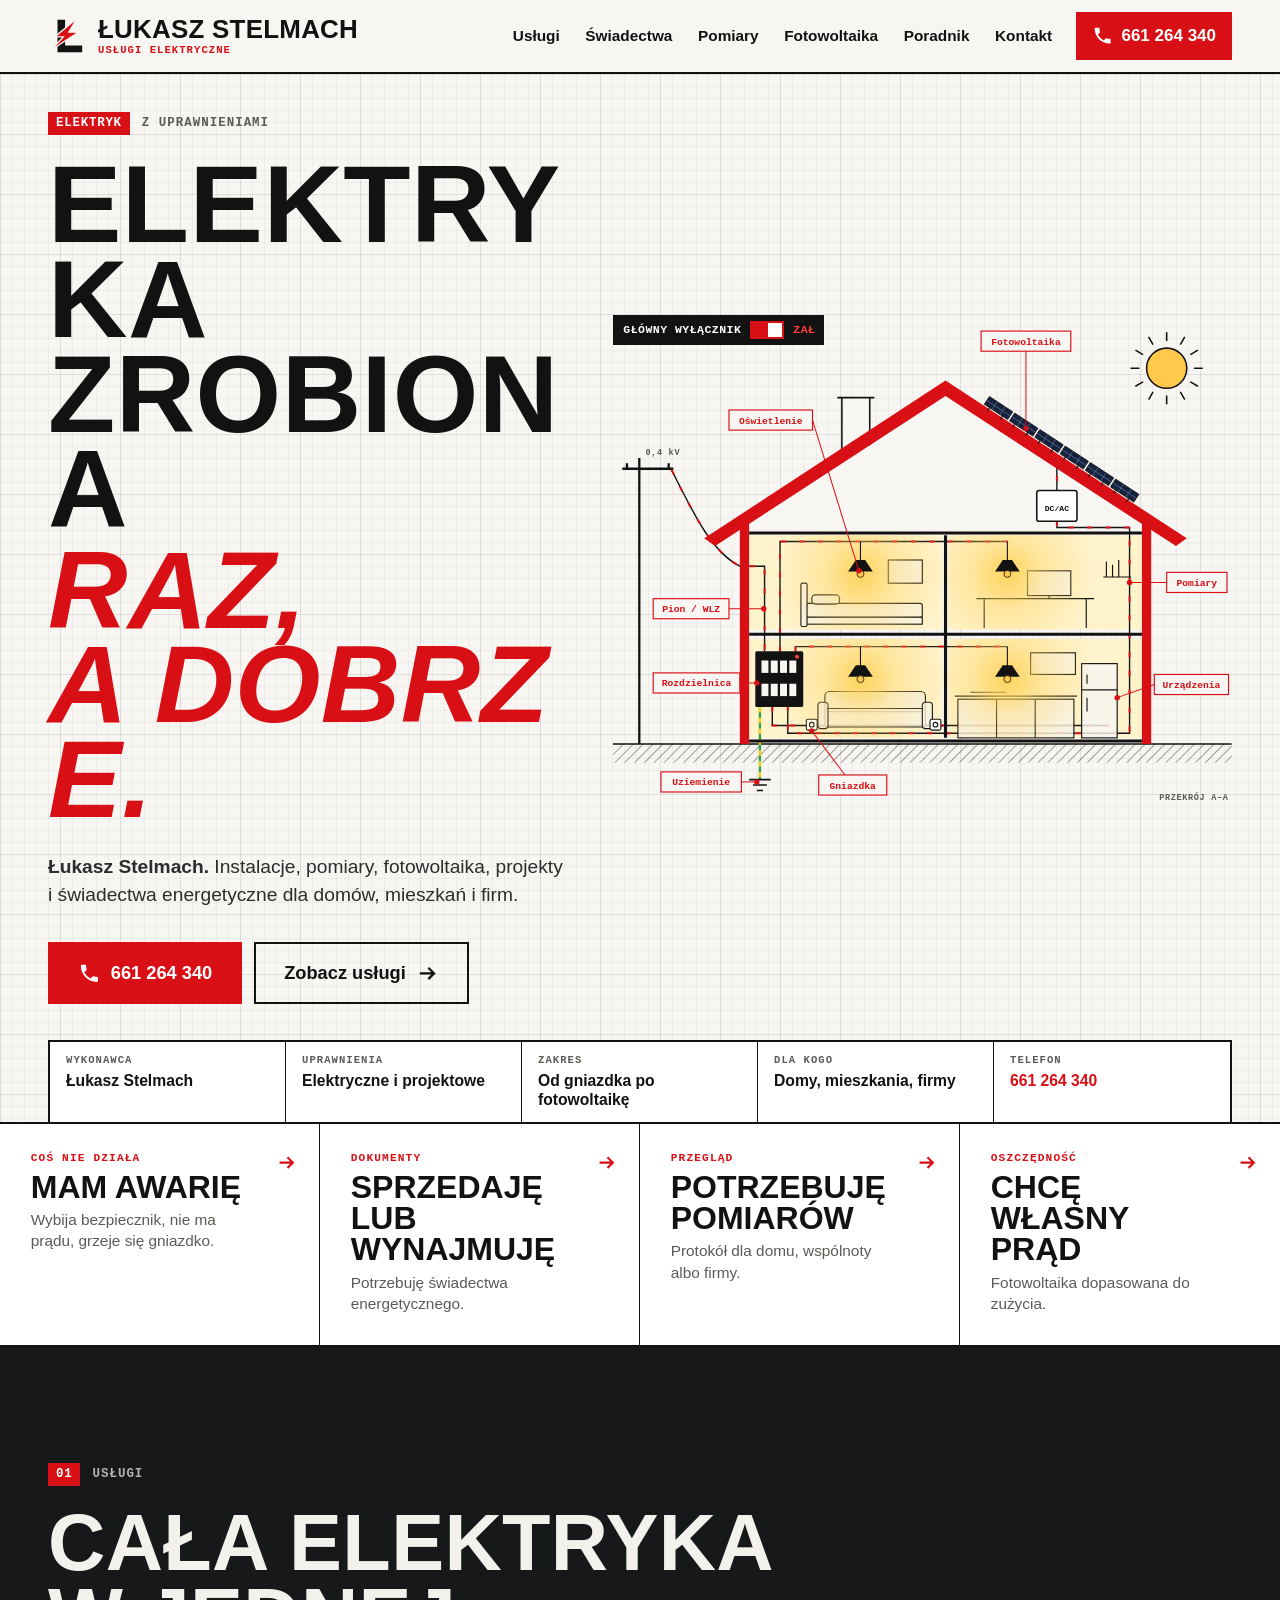
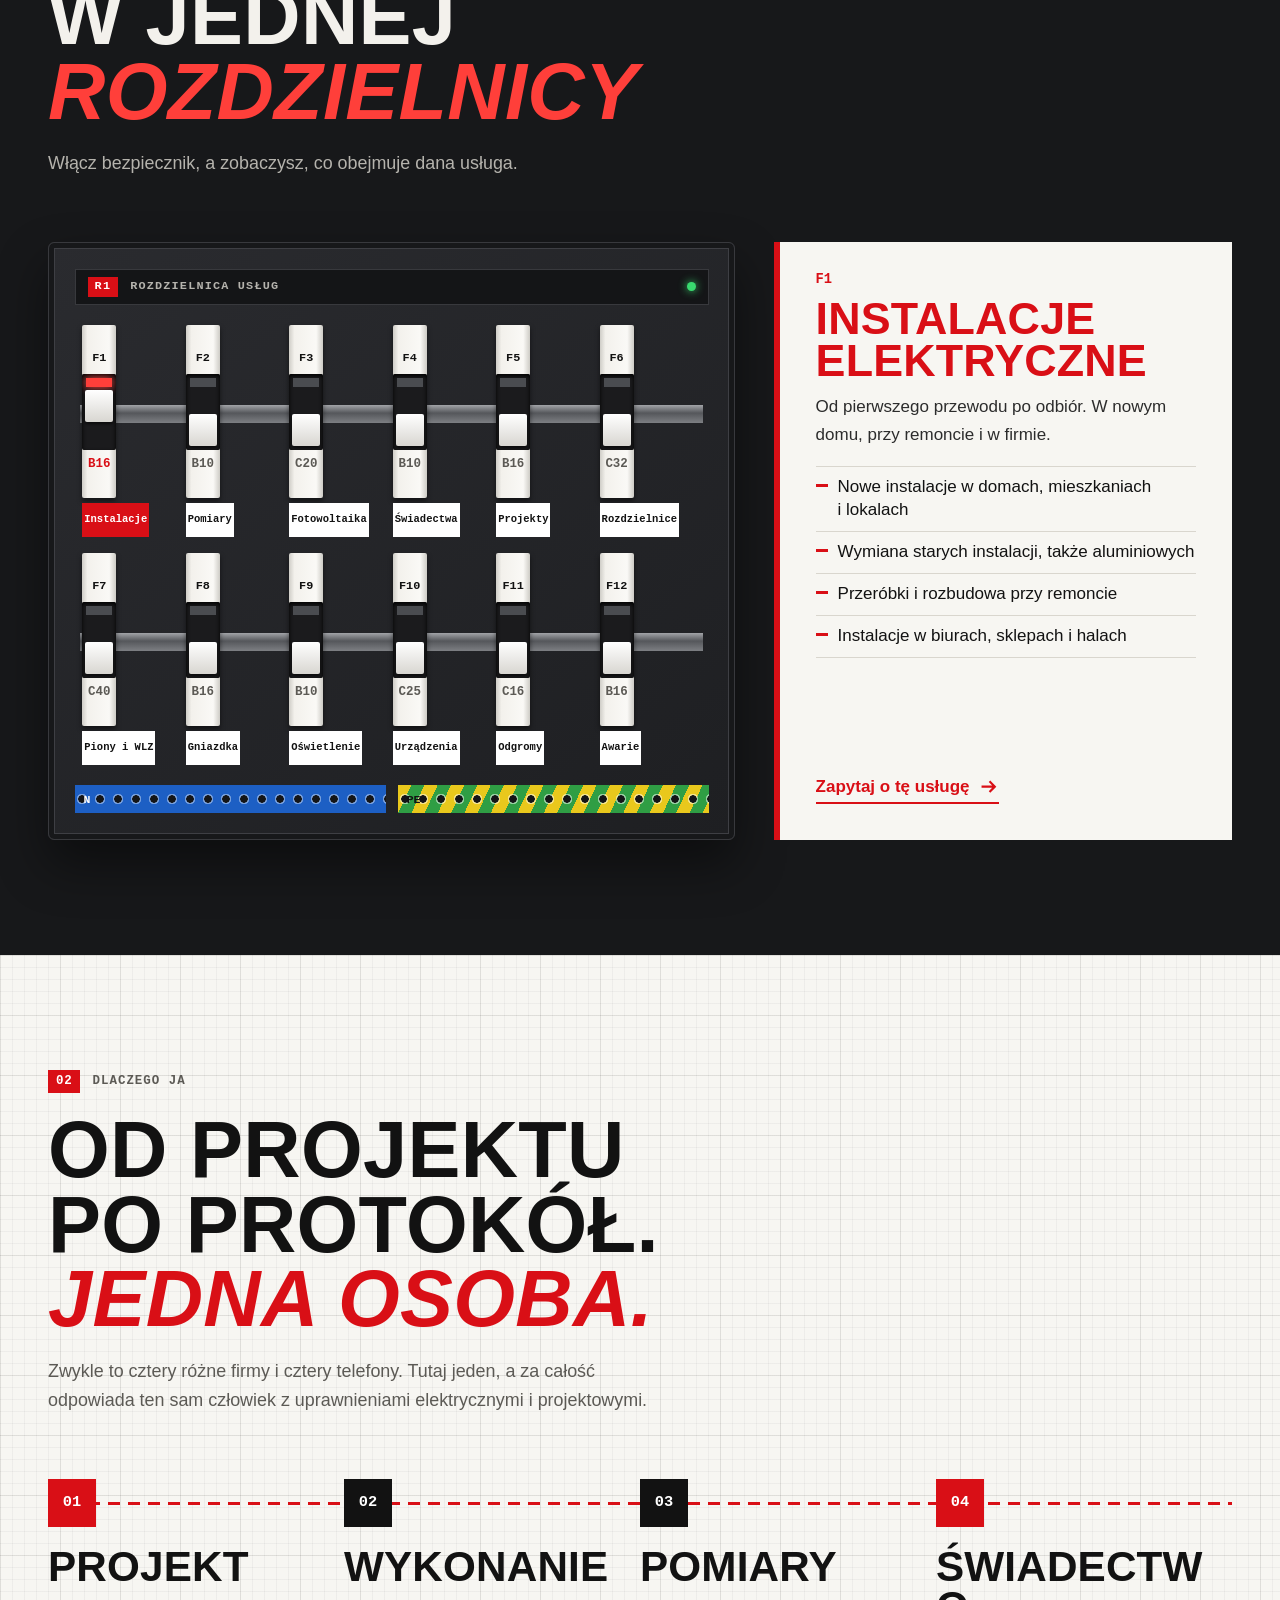
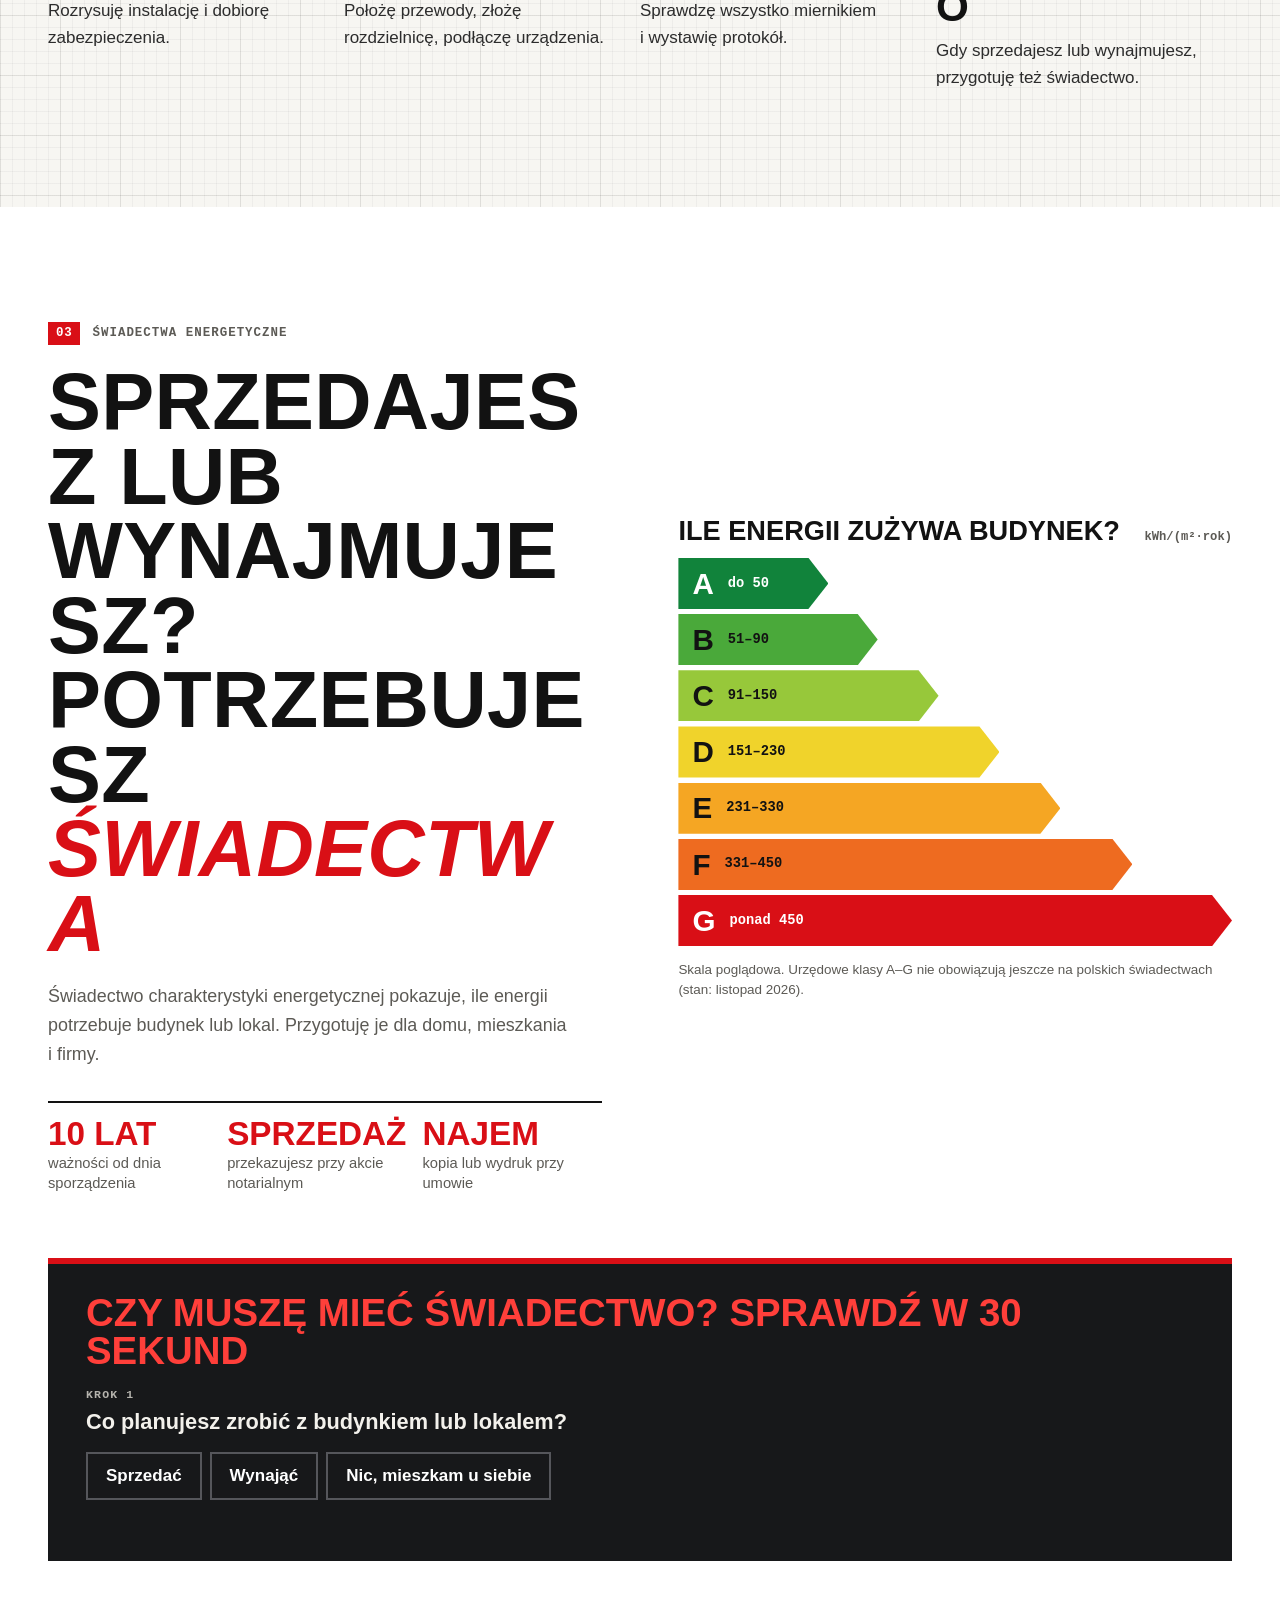
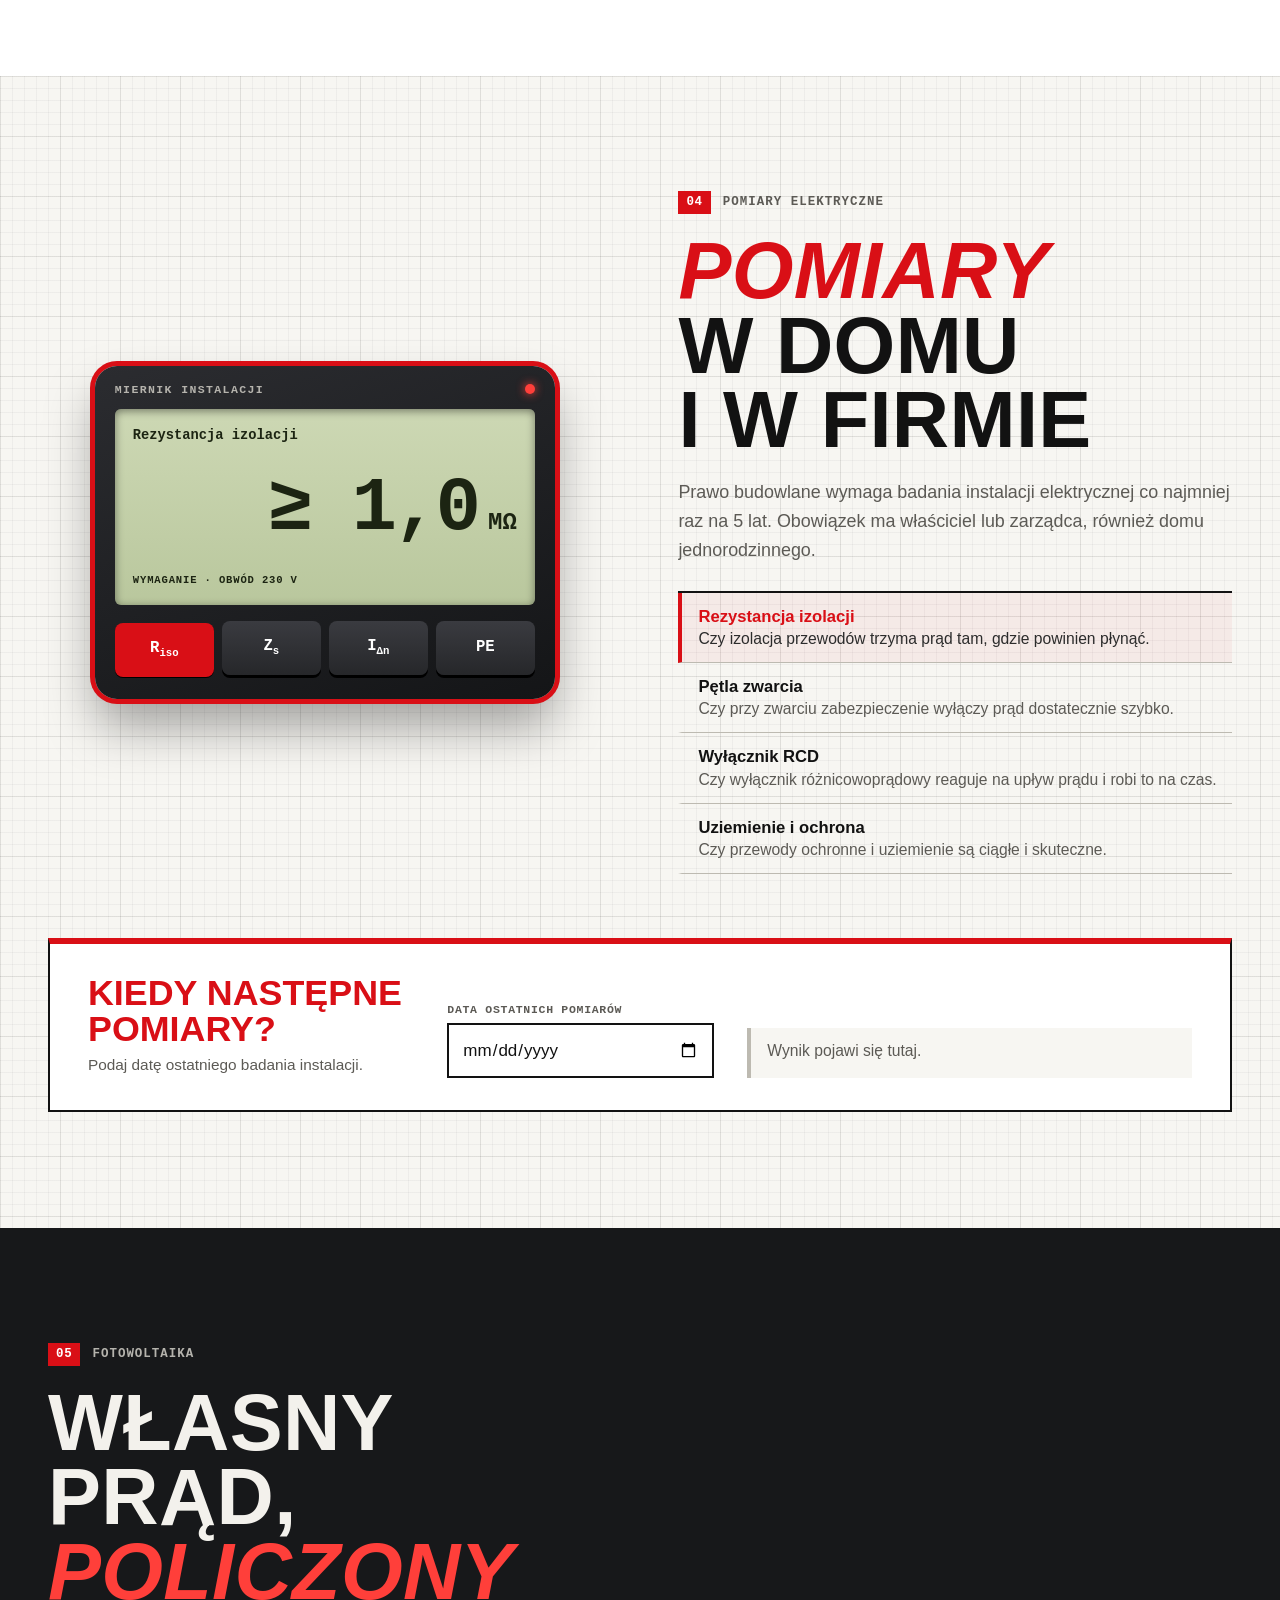
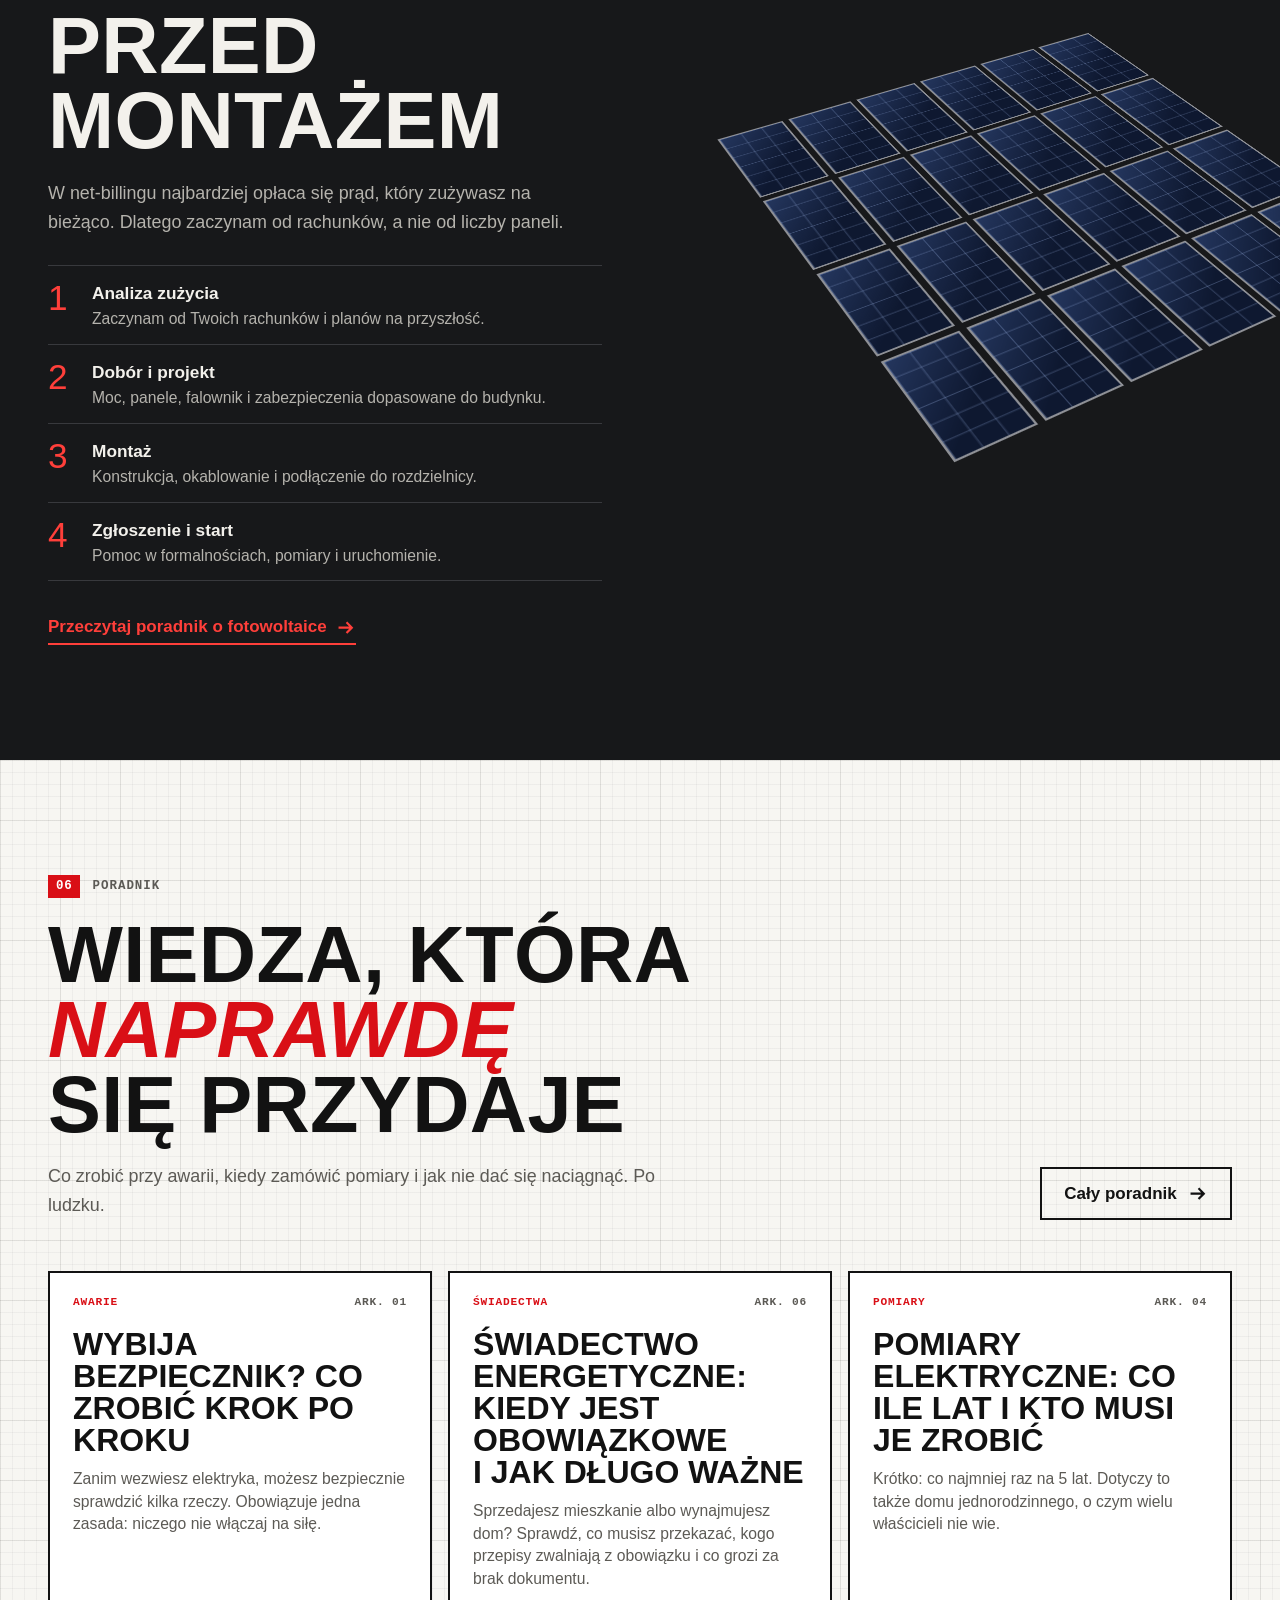
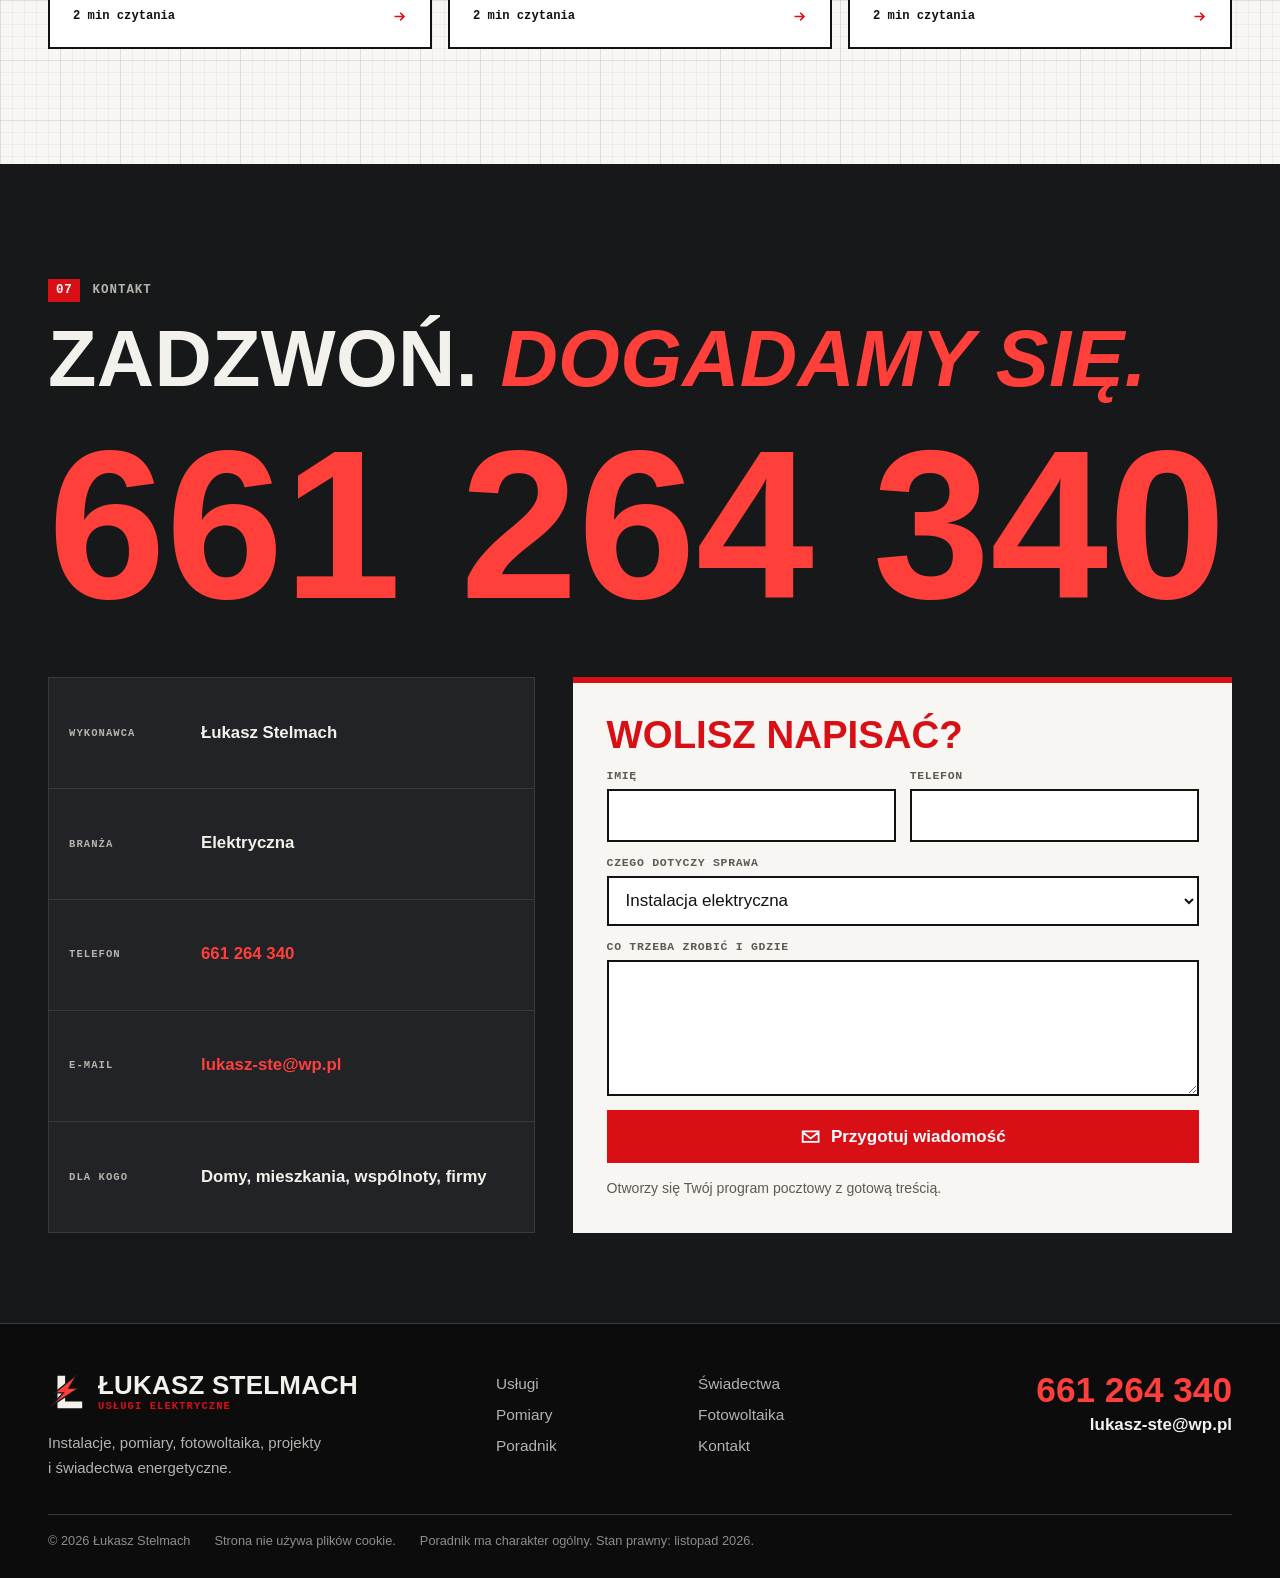
==== index.html @ f35fe586 "Dodaj podgląd strony usług elektrycznych Wersja bez zdjęć ze stocka, ukryta przed wyszukiwarkami.  C" ====
<!DOCTYPE html>
<html lang="pl">
<head>
<meta charset="utf-8">
<meta name="viewport" content="width=device-width, initial-scale=1">
<title>Elektryk Łukasz Stelmach | Instalacje, pomiary, fotowoltaika, świadectwa</title>
<meta name="description" content="Elektryk z uprawnieniami. Instalacje elektryczne, pomiary, fotowoltaika, projekty i świadectwa energetyczne dla domów, mieszkań i firm. Tel. 661 264 340.">
<meta name="robots" content="noindex, nofollow">
<meta name="theme-color" content="#121212">
<meta property="og:type" content="website">
<meta property="og:locale" content="pl_PL">
<meta property="og:title" content="Elektryk Łukasz Stelmach | Instalacje, pomiary, fotowoltaika, świadectwa">
<meta property="og:description" content="Elektryk z uprawnieniami. Instalacje elektryczne, pomiary, fotowoltaika, projekty i świadectwa energetyczne dla domów, mieszkań i firm. Tel. 661 264 340.">
<link rel="icon" href="assets/favicon.svg" type="image/svg+xml">
<link rel="stylesheet" href="assets/style.css">
<script>document.documentElement.classList.add("js")</script>
<script type="application/ld+json">{"@context": "https://schema.org", "@type": "Electrician", "name": "Łukasz Stelmach, usługi elektryczne", "telephone": "+48661264340", "email": "lukasz-ste@wp.pl", "description": "Instalacje elektryczne, pomiary, fotowoltaika, projekty elektryczne i świadectwa charakterystyki energetycznej.", "knowsAbout": ["Instalacje elektryczne", "Pomiary elektryczne", "Instalacje fotowoltaiczne", "Świadectwa energetyczne", "Projekty elektryczne", "Rozdzielnice", "Piony i linie zasilające", "Gniazdka i włączniki", "Oświetlenie", "Podłączanie urządzeń", "Odgromy i uziemienia", "Awarie i diagnostyka"]}</script>
</head>
<body data-base="">
<a class="skip" href="#tresc">Przejdź do treści</a>
<header class="top">
  <div class="wrap top-in">
    <a class="brand" href="index.html" aria-label="Łukasz Stelmach, strona główna"><svg class="mark" viewBox="0 0 40 40" aria-hidden="true"><path fill="currentColor" d="M10 3h8v27h18v7H10z"/><path class="mark-bolt" d="M31 1 7 21h9L3 35l29-19h-10z"/></svg><span><b>Łukasz Stelmach</b><small>Usługi elektryczne</small></span></a>
    <nav class="nav" id="menu" aria-label="Główne menu"><a href="index.html#uslugi">Usługi</a><a href="index.html#swiadectwa">Świadectwa</a><a href="index.html#pomiary">Pomiary</a><a href="index.html#fotowoltaika">Fotowoltaika</a><a href="poradnik/index.html">Poradnik</a><a href="index.html#kontakt">Kontakt</a></nav>
    <a class="top-call" href="tel:+48661264340"><svg class="ic" viewBox="0 0 24 24" aria-hidden="true"><path fill="currentColor" d="M6.6 10.8a15 15 0 0 0 6.6 6.6l2.2-2.2a1 1 0 0 1 1-.25c1.1.37 2.3.57 3.6.57a1 1 0 0 1 1 1V20a1 1 0 0 1-1 1C10.6 21 3 13.4 3 4a1 1 0 0 1 1-1h3.5a1 1 0 0 1 1 1c0 1.25.2 2.45.57 3.6a1 1 0 0 1-.25 1z"/></svg><span>661 264 340</span></a>
    <button class="burger" type="button" aria-expanded="false" aria-controls="menu" aria-label="Otwórz menu"><i></i><i></i></button>
  </div>
</header>
<main id="tresc">
<section class="hero paper">
  <div class="wrap hero-grid">
    <div class="hero-txt">
      <p class="lab hero-lab"><span>ELEKTRYK</span>z uprawnieniami</p>
      <h1 class="d">Elektryka zrobiona <em>raz, a&nbsp;dobrze.</em></h1>
      <p class="hero-lead"><strong>Łukasz Stelmach.</strong> Instalacje, pomiary, fotowoltaika, projekty i świadectwa energetyczne dla domów, mieszkań i firm.</p>
      <div class="hero-cta"><a class="btn btn-red btn-lg" href="tel:+48661264340"><svg class="ic" viewBox="0 0 24 24" aria-hidden="true"><path fill="currentColor" d="M6.6 10.8a15 15 0 0 0 6.6 6.6l2.2-2.2a1 1 0 0 1 1-.25c1.1.37 2.3.57 3.6.57a1 1 0 0 1 1 1V20a1 1 0 0 1-1 1C10.6 21 3 13.4 3 4a1 1 0 0 1 1-1h3.5a1 1 0 0 1 1 1c0 1.25.2 2.45.57 3.6a1 1 0 0 1-.25 1z"/></svg><span>661 264 340</span></a><a class="btn btn-line btn-lg" href="#uslugi"><span>Zobacz usługi</span><svg class="ic" viewBox="0 0 24 24" aria-hidden="true"><path fill="none" stroke="currentColor" stroke-width="2.4" d="M4 12h15M13 6l6 6-6 6"/></svg></a></div>
    </div>
    <div class="hero-art">
      <svg class="house" viewBox="0 0 800 640" role="img" aria-labelledby="ht hd">
<title id="ht">Przekrój domu z instalacją elektryczną</title>
<desc id="hd">Rysunek techniczny domu: panele fotowoltaiczne na dachu, falownik, rozdzielnica, oświetlenie, gniazdka i uziemienie.</desc>
<defs>
<radialGradient id="glow"><stop offset="0" stop-color="#ffd257" stop-opacity=".95"/><stop offset=".42" stop-color="#ffd257" stop-opacity=".38"/><stop offset="1" stop-color="#ffd257" stop-opacity="0"/></radialGradient>
<pattern id="earth" width="9" height="9" patternUnits="userSpaceOnUse" patternTransform="rotate(45)"><path d="M0 0V9" stroke="#121212" stroke-width="1"/></pattern>
<clipPath id="r1"><rect x="176" y="290" width="250" height="122"/></clipPath>
<clipPath id="r2"><rect x="434" y="290" width="250" height="122"/></clipPath>
<clipPath id="r3"><rect x="176" y="424" width="250" height="128"/></clipPath>
<clipPath id="r4"><rect x="434" y="424" width="250" height="128"/></clipPath>
</defs>
<g class="sun" transform="translate(716 74)"><g class="rays"><path d="M0 -36V-46" transform="rotate(0)"/><path d="M0 -36V-46" transform="rotate(30)"/><path d="M0 -36V-46" transform="rotate(60)"/><path d="M0 -36V-46" transform="rotate(90)"/><path d="M0 -36V-46" transform="rotate(120)"/><path d="M0 -36V-46" transform="rotate(150)"/><path d="M0 -36V-46" transform="rotate(180)"/><path d="M0 -36V-46" transform="rotate(210)"/><path d="M0 -36V-46" transform="rotate(240)"/><path d="M0 -36V-46" transform="rotate(270)"/><path d="M0 -36V-46" transform="rotate(300)"/><path d="M0 -36V-46" transform="rotate(330)"/></g><circle r="26"/></g>
<rect class="paper" x="296" y="112" width="36" height="70"/><path class="line" d="M296 182V112h36v70M290 112h48"/>
<path class="paper" d="M132 304 430 110 728 304z"/>
<g class="rooms"><rect class="room" x="176" y="290" width="250" height="122"/><rect class="room" x="434" y="290" width="250" height="122"/><rect class="room" x="176" y="424" width="250" height="128"/><rect class="room" x="434" y="424" width="250" height="128"/></g>
<rect x="0" y="560" width="800" height="24" fill="url(#earth)"/>
<path class="line" stroke-width="3" d="M0 560H800"/>
<g class="pole"><path d="M34 560V190"/><path d="M12 204H78"/><path d="M18 204v-7M72 204v-7"/><text x="42" y="186">0,4 kV</text></g>
<path class="w" d="M76 206C104 262 128 312 164 330H196V440"/><path class="w" d="M216 440V298H510"/><path class="w" d="M236 440V434H510"/><path class="w" d="M206 512V536H640"/><path class="w" d="M574 190V232"/><path class="w" d="M574 272V280H668V546H226V512"/><path class="current" d="M76 206C104 262 128 312 164 330H196V440"/><path class="current" d="M216 440V298H510"/><path class="current" d="M236 440V434H510"/><path class="current" d="M206 512V536H640"/><path class="current" d="M574 190V232"/><path class="current" d="M574 272V280H668V546H226V512"/>
<g class="furn">
<rect x="250" y="378" width="150" height="18" rx="3"/><rect x="250" y="396" width="150" height="9"/><rect x="243" y="352" width="8" height="56" rx="2"/><rect x="257" y="367" width="36" height="12" rx="5"/><rect x="356" y="322" width="44" height="30"/>
<path d="M470 372H622M480 372V410M612 372V410"/><rect x="536" y="336" width="56" height="32"/><path d="M564 368v4"/><path d="M634 344h36M638 344v-20M646 344v-16M654 344v-22"/>
<rect x="274" y="492" width="130" height="26" rx="6"/><rect x="274" y="514" width="130" height="24" rx="4"/><rect x="265" y="506" width="13" height="34" rx="4"/><rect x="400" y="506" width="13" height="34" rx="4"/>
<rect x="446" y="502" width="150" height="50"/><path d="M496 502v50M546 502v50M442 498h158"/><path d="M462 493h46"/><rect x="540" y="442" width="58" height="28"/><rect x="606" y="456" width="46" height="96"/><path d="M606 490h46M613 470v12M613 500v18"/>
</g>
<g class="sockets"><rect x="250" y="528" width="14" height="14" rx="2"/><circle cx="257" cy="535" r="3"/><rect x="418" y="528" width="14" height="14" rx="2" transform="translate(-8 0)"/><circle cx="417" cy="535" r="3"/></g>
<g class="lamp"><circle class="glow" cx="320" cy="340" r="112" fill="url(#glow)" clip-path="url(#r1)"/><path class="thin" d="M320 298v25"/><path class="shade" d="M304 337l10-15h12l10 15z"/><circle class="bulb" cx="320" cy="340" r="4.5"/></g><g class="lamp"><circle class="glow" cx="510" cy="340" r="112" fill="url(#glow)" clip-path="url(#r2)"/><path class="thin" d="M510 298v25"/><path class="shade" d="M494 337l10-15h12l10 15z"/><circle class="bulb" cx="510" cy="340" r="4.5"/></g><g class="lamp"><circle class="glow" cx="320" cy="476" r="112" fill="url(#glow)" clip-path="url(#r3)"/><path class="thin" d="M320 434v25"/><path class="shade" d="M304 473l10-15h12l10 15z"/><circle class="bulb" cx="320" cy="476" r="4.5"/></g><g class="lamp"><circle class="glow" cx="510" cy="476" r="112" fill="url(#glow)" clip-path="url(#r4)"/><path class="thin" d="M510 434v25"/><path class="shade" d="M494 473l10-15h12l10 15z"/><circle class="bulb" cx="510" cy="476" r="4.5"/></g>
<g class="board-mini"><rect x="184" y="440" width="62" height="72" rx="2"/><g fill="#f7f6f2"><rect x="192" y="452" width="9" height="16"/><rect x="204" y="452" width="9" height="16"/><rect x="216" y="452" width="9" height="16"/><rect x="228" y="452" width="9" height="16"/><rect x="192" y="482" width="9" height="16"/><rect x="204" y="482" width="9" height="16"/><rect x="216" y="482" width="9" height="16"/><rect x="228" y="482" width="9" height="16"/></g><circle class="led" cx="238" cy="447" r="2.6"/></g>
<rect class="inv" x="548" y="232" width="52" height="40" rx="3"/><text class="inv-t" x="574" y="258" text-anchor="middle">DC/AC</text>
<g class="pe"><path d="M190 512V606"/><path class="pe-y" d="M190 512V606"/><path class="line" d="M176 606h28M181 613h18M186 620h8"/></g>
<g class="cut">
<path d="M118 294 430 90 742 294 728 304 430 110 132 304z"/>
<rect x="164" y="274" width="12" height="286"/><rect x="684" y="274" width="12" height="286"/>
</g>
<path class="floor" d="M176 287H684M176 418H684M430 290V552M176 556H684"/>
<g transform="translate(478 124) rotate(33.2)"><g><path class="thin" d="M8 -4v5M28 -4v5"/><rect class="pv" x="0" y="-16" width="36" height="12"/><path class="pv-l" d="M12 -16v12M24 -16v12M0 -10h36"/></g><g><path class="thin" d="M47 -4v5M67 -4v5"/><rect class="pv" x="39" y="-16" width="36" height="12"/><path class="pv-l" d="M51 -16v12M63 -16v12M39 -10h36"/></g><g><path class="thin" d="M86 -4v5M106 -4v5"/><rect class="pv" x="78" y="-16" width="36" height="12"/><path class="pv-l" d="M90 -16v12M102 -16v12M78 -10h36"/></g><g><path class="thin" d="M125 -4v5M145 -4v5"/><rect class="pv" x="117" y="-16" width="36" height="12"/><path class="pv-l" d="M129 -16v12M141 -16v12M117 -10h36"/></g><g><path class="thin" d="M164 -4v5M184 -4v5"/><rect class="pv" x="156" y="-16" width="36" height="12"/><path class="pv-l" d="M168 -16v12M180 -16v12M156 -10h36"/></g><g><path class="thin" d="M203 -4v5M223 -4v5"/><rect class="pv" x="195" y="-16" width="36" height="12"/><path class="pv-l" d="M207 -16v12M219 -16v12M195 -10h36"/></g></g>
<a class="tag" href="#uslugi" data-go="f3" aria-label="Zobacz usługę: Fotowoltaika"><path d="M534 52L534 152"/><circle cx="534" cy="152" r="3.5"/><rect x="476" y="26" width="116" height="26"/><text x="534.0" y="43.5" text-anchor="middle">Fotowoltaika</text></a>
<a class="tag" href="#uslugi" data-go="f9" aria-label="Zobacz usługę: Oświetlenie"><path d="M258 141L318 336"/><circle cx="318" cy="336" r="3.5"/><rect x="150" y="128" width="108" height="26"/><text x="204.0" y="145.5" text-anchor="middle">Oświetlenie</text></a>
<a class="tag" href="#uslugi" data-go="f7" aria-label="Zobacz usługę: Pion / WLZ"><path d="M150 385L195 385"/><circle cx="195" cy="385" r="3.5"/><rect x="52" y="372" width="98" height="26"/><text x="101.0" y="389.5" text-anchor="middle">Pion / WLZ</text></a>
<a class="tag" href="#uslugi" data-go="f6" aria-label="Zobacz usługę: Rozdzielnica"><path d="M164 481L186 481"/><circle cx="186" cy="481" r="3.5"/><rect x="52" y="468" width="112" height="26"/><text x="108.0" y="485.5" text-anchor="middle">Rozdzielnica</text></a>
<a class="tag" href="#uslugi" data-go="f11" aria-label="Zobacz usługę: Uziemienie"><path d="M166 609L186 609"/><circle cx="186" cy="609" r="3.5"/><rect x="62" y="596" width="104" height="26"/><text x="114.0" y="613.5" text-anchor="middle">Uziemienie</text></a>
<a class="tag" href="#uslugi" data-go="f8" aria-label="Zobacz usługę: Gniazdka"><path d="M300 600L257 543"/><circle cx="257" cy="543" r="3.5"/><rect x="266" y="600" width="88" height="26"/><text x="310.0" y="617.5" text-anchor="middle">Gniazdka</text></a>
<a class="tag" href="#uslugi" data-go="f2" aria-label="Zobacz usługę: Pomiary"><path d="M716 351L668 351"/><circle cx="668" cy="351" r="3.5"/><rect x="716" y="338" width="78" height="26"/><text x="755.0" y="355.5" text-anchor="middle">Pomiary</text></a>
<a class="tag" href="#uslugi" data-go="f10" aria-label="Zobacz usługę: Urządzenia"><path d="M700 483L652 500"/><circle cx="652" cy="500" r="3.5"/><rect x="700" y="470" width="96" height="26"/><text x="748.0" y="487.5" text-anchor="middle">Urządzenia</text></a>
<text class="sheet" x="796" y="632" text-anchor="end">PRZEKRÓJ A–A</text>
</svg>
      <button class="mains" type="button" aria-pressed="true"><span class="mains-t">Główny wyłącznik</span><span class="mains-sw"><i></i></span><span class="mains-s">ZAŁ</span></button>
    </div>
  </div>
  <div class="wrap"><dl class="plate">
    <div><dt>Wykonawca</dt><dd>Łukasz Stelmach</dd></div>
    <div><dt>Uprawnienia</dt><dd>Elektryczne i projektowe</dd></div>
    <div><dt>Zakres</dt><dd>Od gniazdka po fotowoltaikę</dd></div>
    <div><dt>Dla kogo</dt><dd>Domy, mieszkania, firmy</dd></div>
    <div><dt>Telefon</dt><dd><a href="tel:+48661264340">661 264 340</a></dd></div>
  </dl></div>
</section>

<section class="routes" aria-label="Z czym przychodzisz"><a class="route" href="poradnik/index.html#awaria"><span class="route-body"><small>Coś nie działa</small><b>Mam awarię</b><span>Wybija bezpiecznik, nie ma prądu, grzeje się gniazdko.</span><svg class="ic" viewBox="0 0 24 24" aria-hidden="true"><path fill="none" stroke="currentColor" stroke-width="2.4" d="M4 12h15M13 6l6 6-6 6"/></svg></span></a><a class="route" href="#swiadectwa"><span class="route-body"><small>Dokumenty</small><b>Sprzedaję lub wynajmuję</b><span>Potrzebuję świadectwa energetycznego.</span><svg class="ic" viewBox="0 0 24 24" aria-hidden="true"><path fill="none" stroke="currentColor" stroke-width="2.4" d="M4 12h15M13 6l6 6-6 6"/></svg></span></a><a class="route" href="#pomiary"><span class="route-body"><small>Przegląd</small><b>Potrzebuję pomiarów</b><span>Protokół dla domu, wspólnoty albo firmy.</span><svg class="ic" viewBox="0 0 24 24" aria-hidden="true"><path fill="none" stroke="currentColor" stroke-width="2.4" d="M4 12h15M13 6l6 6-6 6"/></svg></span></a><a class="route" href="#fotowoltaika"><span class="route-body"><small>Oszczędność</small><b>Chcę własny prąd</b><span>Fotowoltaika dopasowana do zużycia.</span><svg class="ic" viewBox="0 0 24 24" aria-hidden="true"><path fill="none" stroke="currentColor" stroke-width="2.4" d="M4 12h15M13 6l6 6-6 6"/></svg></span></a></section>

<section id="uslugi" class="sec dark">
  <div class="wrap">
    <header class="sec-head rv"><p class="lab"><span>01</span>Usługi</p><h2 class="d">Cała elektryka w&nbsp;jednej <em>rozdzielnicy</em></h2><p class="sec-lead">Włącz bezpiecznik, a zobaczysz, co obejmuje dana usługa.</p></header>
    <div class="switchboard">
      <div class="panelboard">
        <div class="board-plate" aria-hidden="true"><span>R1</span><span>Rozdzielnica usług</span><i></i></div>
        <div class="rail" role="tablist" aria-label="Usługi elektryczne"><button class="mcb" type="button" role="tab" id="tab-f1" aria-controls="p-f1" data-id="f1"><span class="mcb-case"><span class="mcb-id">F1</span><span class="mcb-slot"><span class="mcb-flag"></span><span class="mcb-lever"></span></span><span class="mcb-rate">B16</span></span><span class="mcb-name">Instalacje</span></button><button class="mcb" type="button" role="tab" id="tab-f2" aria-controls="p-f2" data-id="f2"><span class="mcb-case"><span class="mcb-id">F2</span><span class="mcb-slot"><span class="mcb-flag"></span><span class="mcb-lever"></span></span><span class="mcb-rate">B10</span></span><span class="mcb-name">Pomiary</span></button><button class="mcb" type="button" role="tab" id="tab-f3" aria-controls="p-f3" data-id="f3"><span class="mcb-case"><span class="mcb-id">F3</span><span class="mcb-slot"><span class="mcb-flag"></span><span class="mcb-lever"></span></span><span class="mcb-rate">C20</span></span><span class="mcb-name">Fotowoltaika</span></button><button class="mcb" type="button" role="tab" id="tab-f4" aria-controls="p-f4" data-id="f4"><span class="mcb-case"><span class="mcb-id">F4</span><span class="mcb-slot"><span class="mcb-flag"></span><span class="mcb-lever"></span></span><span class="mcb-rate">B10</span></span><span class="mcb-name">Świadectwa</span></button><button class="mcb" type="button" role="tab" id="tab-f5" aria-controls="p-f5" data-id="f5"><span class="mcb-case"><span class="mcb-id">F5</span><span class="mcb-slot"><span class="mcb-flag"></span><span class="mcb-lever"></span></span><span class="mcb-rate">B16</span></span><span class="mcb-name">Projekty</span></button><button class="mcb" type="button" role="tab" id="tab-f6" aria-controls="p-f6" data-id="f6"><span class="mcb-case"><span class="mcb-id">F6</span><span class="mcb-slot"><span class="mcb-flag"></span><span class="mcb-lever"></span></span><span class="mcb-rate">C32</span></span><span class="mcb-name">Rozdzielnice</span></button><button class="mcb" type="button" role="tab" id="tab-f7" aria-controls="p-f7" data-id="f7"><span class="mcb-case"><span class="mcb-id">F7</span><span class="mcb-slot"><span class="mcb-flag"></span><span class="mcb-lever"></span></span><span class="mcb-rate">C40</span></span><span class="mcb-name">Piony i WLZ</span></button><button class="mcb" type="button" role="tab" id="tab-f8" aria-controls="p-f8" data-id="f8"><span class="mcb-case"><span class="mcb-id">F8</span><span class="mcb-slot"><span class="mcb-flag"></span><span class="mcb-lever"></span></span><span class="mcb-rate">B16</span></span><span class="mcb-name">Gniazdka</span></button><button class="mcb" type="button" role="tab" id="tab-f9" aria-controls="p-f9" data-id="f9"><span class="mcb-case"><span class="mcb-id">F9</span><span class="mcb-slot"><span class="mcb-flag"></span><span class="mcb-lever"></span></span><span class="mcb-rate">B10</span></span><span class="mcb-name">Oświetlenie</span></button><button class="mcb" type="button" role="tab" id="tab-f10" aria-controls="p-f10" data-id="f10"><span class="mcb-case"><span class="mcb-id">F10</span><span class="mcb-slot"><span class="mcb-flag"></span><span class="mcb-lever"></span></span><span class="mcb-rate">C25</span></span><span class="mcb-name">Urządzenia</span></button><button class="mcb" type="button" role="tab" id="tab-f11" aria-controls="p-f11" data-id="f11"><span class="mcb-case"><span class="mcb-id">F11</span><span class="mcb-slot"><span class="mcb-flag"></span><span class="mcb-lever"></span></span><span class="mcb-rate">C16</span></span><span class="mcb-name">Odgromy</span></button><button class="mcb" type="button" role="tab" id="tab-f12" aria-controls="p-f12" data-id="f12"><span class="mcb-case"><span class="mcb-id">F12</span><span class="mcb-slot"><span class="mcb-flag"></span><span class="mcb-lever"></span></span><span class="mcb-rate">B16</span></span><span class="mcb-name">Awarie</span></button></div>
        <div class="bars" aria-hidden="true"><span>N</span><span>PE</span></div>
      </div>
      <div class="svc-wrap"><article class="svc on" role="tabpanel" id="p-f1" aria-labelledby="tab-f1" tabindex="0"><div class="svc-in"><p class="svc-id">F1</p><h3 class="d">Instalacje elektryczne</h3><p>Od pierwszego przewodu po odbiór. W nowym domu, przy remoncie i w firmie.</p><ul><li>Nowe instalacje w domach, mieszkaniach i lokalach</li><li>Wymiana starych instalacji, także aluminiowych</li><li>Przeróbki i rozbudowa przy remoncie</li><li>Instalacje w biurach, sklepach i halach</li></ul><a class="link" href="#kontakt">Zapytaj o tę usługę <svg class="ic" viewBox="0 0 24 24" aria-hidden="true"><path fill="none" stroke="currentColor" stroke-width="2.4" d="M4 12h15M13 6l6 6-6 6"/></svg></a></div></article><article class="svc" role="tabpanel" id="p-f2" aria-labelledby="tab-f2" tabindex="0"><div class="svc-in"><p class="svc-id">F2</p><h3 class="d">Pomiary elektryczne</h3><p>Badania z protokołem dla domów, wspólnot i firm.</p><ul><li>Rezystancja izolacji przewodów</li><li>Impedancja pętli zwarcia</li><li>Badanie wyłączników różnicowoprądowych</li><li>Rezystancja uziemienia</li><li>Protokoły do przeglądów okresowych</li></ul><a class="link" href="#kontakt">Zapytaj o tę usługę <svg class="ic" viewBox="0 0 24 24" aria-hidden="true"><path fill="none" stroke="currentColor" stroke-width="2.4" d="M4 12h15M13 6l6 6-6 6"/></svg></a></div></article><article class="svc" role="tabpanel" id="p-f3" aria-labelledby="tab-f3" tabindex="0"><div class="svc-in"><p class="svc-id">F3</p><h3 class="d">Instalacje fotowoltaiczne</h3><p>Instalacja dobrana do Twojego zużycia, a nie do tego, ile paneli zmieści się na dachu.</p><ul><li>Dobór mocy na podstawie rachunków</li><li>Montaż paneli i falownika</li><li>Zabezpieczenia i podłączenie do instalacji</li><li>Pomoc w formalnościach</li><li>Pomiary i przeglądy instalacji PV</li></ul><a class="link" href="#kontakt">Zapytaj o tę usługę <svg class="ic" viewBox="0 0 24 24" aria-hidden="true"><path fill="none" stroke="currentColor" stroke-width="2.4" d="M4 12h15M13 6l6 6-6 6"/></svg></a></div></article><article class="svc" role="tabpanel" id="p-f4" aria-labelledby="tab-f4" tabindex="0"><div class="svc-in"><p class="svc-id">F4</p><h3 class="d">Świadectwa energetyczne</h3><p>Dokument potrzebny przy sprzedaży i najmie budynku lub lokalu.</p><ul><li>Świadectwa dla domów</li><li>Świadectwa dla mieszkań i lokali</li><li>Budynki usługowe i firmowe</li><li>Wyjaśnienie wyników i zaleceń</li></ul><a class="link" href="#kontakt">Zapytaj o tę usługę <svg class="ic" viewBox="0 0 24 24" aria-hidden="true"><path fill="none" stroke="currentColor" stroke-width="2.4" d="M4 12h15M13 6l6 6-6 6"/></svg></a></div></article><article class="svc" role="tabpanel" id="p-f5" aria-labelledby="tab-f5" tabindex="0"><div class="svc-in"><p class="svc-id">F5</p><h3 class="d">Projekty elektryczne</h3><p>Projekty budowlane w branży elektrycznej, od domu po obiekt firmowy.</p><ul><li>Projekty instalacji elektrycznych</li><li>Projekty budowlane branży elektrycznej</li><li>Schematy rozdzielnic</li><li>Dokumentacja powykonawcza</li></ul><a class="link" href="#kontakt">Zapytaj o tę usługę <svg class="ic" viewBox="0 0 24 24" aria-hidden="true"><path fill="none" stroke="currentColor" stroke-width="2.4" d="M4 12h15M13 6l6 6-6 6"/></svg></a></div></article><article class="svc" role="tabpanel" id="p-f6" aria-labelledby="tab-f6" tabindex="0"><div class="svc-in"><p class="svc-id">F6</p><h3 class="d">Rozdzielnice</h3><p>Serce instalacji. Porządek tutaj to bezpieczeństwo całego budynku.</p><ul><li>Nowe rozdzielnice i modernizacja starych</li><li>Wymiana bezpieczników na nadprądowe</li><li>Montaż wyłączników różnicowoprądowych</li><li>Ochrona przeciwprzepięciowa</li><li>Opisanie obwodów</li></ul><a class="link" href="#kontakt">Zapytaj o tę usługę <svg class="ic" viewBox="0 0 24 24" aria-hidden="true"><path fill="none" stroke="currentColor" stroke-width="2.4" d="M4 12h15M13 6l6 6-6 6"/></svg></a></div></article><article class="svc" role="tabpanel" id="p-f7" aria-labelledby="tab-f7" tabindex="0"><div class="svc-in"><p class="svc-id">F7</p><h3 class="d">Piony i linie zasilające</h3><p>Zasilanie mieszkań, klatek i części wspólnych w blokach i kamienicach.</p><ul><li>Wymiana pionów elektrycznych</li><li>Wewnętrzne linie zasilające (WLZ)</li><li>Przebudowa tablic licznikowych</li><li>Instalacje w częściach wspólnych</li></ul><a class="link" href="#kontakt">Zapytaj o tę usługę <svg class="ic" viewBox="0 0 24 24" aria-hidden="true"><path fill="none" stroke="currentColor" stroke-width="2.4" d="M4 12h15M13 6l6 6-6 6"/></svg></a></div></article><article class="svc" role="tabpanel" id="p-f8" aria-labelledby="tab-f8" tabindex="0"><div class="svc-in"><p class="svc-id">F8</p><h3 class="d">Gniazdka i włączniki</h3><p>Drobna robota, zrobiona tak samo porządnie jak duża.</p><ul><li>Wymiana gniazdek i włączników</li><li>Nowe punkty i przenoszenie istniejących</li><li>Gniazda siłowe 400 V</li><li>Gniazdka zewnętrzne i łazienkowe</li></ul><a class="link" href="#kontakt">Zapytaj o tę usługę <svg class="ic" viewBox="0 0 24 24" aria-hidden="true"><path fill="none" stroke="currentColor" stroke-width="2.4" d="M4 12h15M13 6l6 6-6 6"/></svg></a></div></article><article class="svc" role="tabpanel" id="p-f9" aria-labelledby="tab-f9" tabindex="0"><div class="svc-in"><p class="svc-id">F9</p><h3 class="d">Oświetlenie</h3><p>Światło, które działa i dobrze wygląda. W domu, w ogrodzie i w firmie.</p><ul><li>Montaż lamp, żyrandoli i kinkietów</li><li>Taśmy i oprawy LED</li><li>Czujniki ruchu i zmierzchu</li><li>Oświetlenie ogrodu i elewacji</li><li>Modernizacja oświetlenia w firmach</li></ul><a class="link" href="#kontakt">Zapytaj o tę usługę <svg class="ic" viewBox="0 0 24 24" aria-hidden="true"><path fill="none" stroke="currentColor" stroke-width="2.4" d="M4 12h15M13 6l6 6-6 6"/></svg></a></div></article><article class="svc" role="tabpanel" id="p-f10" aria-labelledby="tab-f10" tabindex="0"><div class="svc-in"><p class="svc-id">F10</p><h3 class="d">Podłączanie urządzeń</h3><p>Mocny sprzęt potrzebuje właściwego obwodu i zabezpieczenia.</p><ul><li>Płyty indukcyjne i piekarniki</li><li>Bojlery i ogrzewacze przepływowe</li><li>Pompy ciepła i klimatyzacja, część elektryczna</li><li>Ładowarki do aut elektrycznych</li><li>Bramy, domofony i wentylatory</li></ul><a class="link" href="#kontakt">Zapytaj o tę usługę <svg class="ic" viewBox="0 0 24 24" aria-hidden="true"><path fill="none" stroke="currentColor" stroke-width="2.4" d="M4 12h15M13 6l6 6-6 6"/></svg></a></div></article><article class="svc" role="tabpanel" id="p-f11" aria-labelledby="tab-f11" tabindex="0"><div class="svc-in"><p class="svc-id">F11</p><h3 class="d">Odgromy i uziemienia</h3><p>Ochrona budynku i sprzętu przed skutkami wyładowań.</p><ul><li>Instalacje odgromowe</li><li>Uziomy</li><li>Połączenia wyrównawcze</li><li>Ograniczniki przepięć</li></ul><a class="link" href="#kontakt">Zapytaj o tę usługę <svg class="ic" viewBox="0 0 24 24" aria-hidden="true"><path fill="none" stroke="currentColor" stroke-width="2.4" d="M4 12h15M13 6l6 6-6 6"/></svg></a></div></article><article class="svc" role="tabpanel" id="p-f12" aria-labelledby="tab-f12" tabindex="0"><div class="svc-in"><p class="svc-id">F12</p><h3 class="d">Awarie i diagnostyka</h3><p>Znajdę przyczynę, zamiast zgadywać.</p><ul><li>Wybijające zabezpieczenia</li><li>Zwarcia i uszkodzone przewody</li><li>Brak prądu w części domu</li><li>Przegrzewające się gniazdka</li><li>Ocena instalacji przed zakupem mieszkania</li></ul><a class="link" href="#kontakt">Zapytaj o tę usługę <svg class="ic" viewBox="0 0 24 24" aria-hidden="true"><path fill="none" stroke="currentColor" stroke-width="2.4" d="M4 12h15M13 6l6 6-6 6"/></svg></a></div></article></div>
    </div>
  </div>
</section>

<section class="sec one paper">
  <div class="wrap">
    <header class="sec-head rv"><p class="lab"><span>02</span>Dlaczego ja</p><h2 class="d">Od projektu po protokół. <em>Jedna osoba.</em></h2><p class="sec-lead">Zwykle to cztery różne firmy i cztery telefony. Tutaj jeden, a za całość odpowiada ten sam człowiek z uprawnieniami elektrycznymi i projektowymi.</p></header>
    <ol class="chain"><li class="rv" style="--d:0ms"><span>01</span><h3 class="d">Projekt</h3><p>Rozrysuję instalację i dobiorę zabezpieczenia.</p></li><li class="rv" style="--d:90ms"><span>02</span><h3 class="d">Wykonanie</h3><p>Położę przewody, złożę rozdzielnicę, podłączę urządzenia.</p></li><li class="rv" style="--d:180ms"><span>03</span><h3 class="d">Pomiary</h3><p>Sprawdzę wszystko miernikiem i wystawię protokół.</p></li><li class="rv" style="--d:270ms"><span>04</span><h3 class="d">Świadectwo</h3><p>Gdy sprzedajesz lub wynajmujesz, przygotuję też świadectwo.</p></li></ol>
  </div>
</section>

<section id="swiadectwa" class="sec white">
  <div class="wrap two">
    <div>
      <header class="sec-head rv"><p class="lab"><span>03</span>Świadectwa energetyczne</p><h2 class="d">Sprzedajesz lub wynajmujesz? Potrzebujesz <em>świadectwa</em></h2><p class="sec-lead">Świadectwo charakterystyki energetycznej pokazuje, ile energii potrzebuje budynek lub lokal. Przygotuję je dla domu, mieszkania i firmy.</p></header>
      <ul class="facts rv">
        <li><b>10 lat</b>ważności od dnia sporządzenia</li>
        <li><b>Sprzedaż</b>przekazujesz przy akcie notarialnym</li>
        <li><b>Najem</b>kopia lub wydruk przy umowie</li>
      </ul>
    </div>
    <figure class="scale-fig">
      <figcaption><b>Ile energii zużywa budynek?</b><span>kWh/(m²·rok)</span></figcaption>
      <ol class="scale rv"><li style="--w:26%;--c:#11833b;--t:#fff;--i:0"><span><b>A</b>do 50</span></li><li style="--w:36%;--c:#4aa93a;--t:#121212;--i:1"><span><b>B</b>51–90</span></li><li style="--w:47%;--c:#97c83a;--t:#121212;--i:2"><span><b>C</b>91–150</span></li><li style="--w:58%;--c:#f0d32b;--t:#121212;--i:3"><span><b>D</b>151–230</span></li><li style="--w:69%;--c:#f5a623;--t:#121212;--i:4"><span><b>E</b>231–330</span></li><li style="--w:82%;--c:#ee6b20;--t:#121212;--i:5"><span><b>F</b>331–450</span></li><li style="--w:100%;--c:#d90f16;--t:#fff;--i:6"><span><b>G</b>ponad 450</span></li></ol>
      <p class="fine">Skala poglądowa. Urzędowe klasy A–G nie obowiązują jeszcze na polskich świadectwach (stan: listopad 2026).</p>
    </figure>
  </div>
  <div class="wrap tool-wrap"><div class="tree" data-tree="cert">
  <div class="tree-head"><h3>Czy muszę mieć świadectwo? Sprawdź w&nbsp;30 sekund</h3><button class="tree-reset" type="button" hidden>Od nowa</button></div>
  <div class="tree-body" aria-live="polite"><noscript><p>Zadzwoń pod <a href="tel:+48661264340">661 264 340</a>, a sprawdzimy to razem.</p></noscript></div>
</div></div>
</section>

<section id="pomiary" class="sec paper">
  <div class="wrap two two-rev">
    <div class="meter-col rv">
      <div class="meter">
        <div class="meter-top"><span>MIERNIK INSTALACJI</span><i></i></div>
        <div class="lcd"><span class="lcd-lab">Rezystancja izolacji</span><span class="lcd-num"><span class="lcd-val">≥ 1,0</span><span class="lcd-unit">MΩ</span></span><span class="lcd-foot">WYMAGANIE · OBWÓD 230 V</span></div>
        <div class="keys" role="group" aria-label="Rodzaj pomiaru"><button type="button" class="key" data-mode="iso" data-lab="Rezystancja izolacji" data-val="≥ 1,0" data-unit="MΩ">R<sub>iso</sub></button><button type="button" class="key" data-mode="zs" data-lab="Pętla zwarcia" data-val="≤ 0,4" data-unit="s">Z<sub>s</sub></button><button type="button" class="key" data-mode="rcd" data-lab="Wyłącznik RCD" data-val="30" data-unit="mA">I<sub>Δn</sub></button><button type="button" class="key" data-mode="pe" data-lab="Uziemienie i ochrona" data-val="PE" data-unit="">PE</button></div>
      </div>
    </div>
    <div>
      <header class="sec-head rv"><p class="lab"><span>04</span>Pomiary elektryczne</p><h2 class="d"><em>Pomiary</em> w&nbsp;domu i&nbsp;w&nbsp;firmie</h2><p class="sec-lead">Prawo budowlane wymaga badania instalacji elektrycznej co najmniej raz na 5 lat. Obowiązek ma właściciel lub zarządca, również domu jednorodzinnego.</p></header>
      <ul class="minfos rv"><li class="minfo" data-mode="iso"><b>Rezystancja izolacji</b>Czy izolacja przewodów trzyma prąd tam, gdzie powinien płynąć.</li><li class="minfo" data-mode="zs"><b>Pętla zwarcia</b>Czy przy zwarciu zabezpieczenie wyłączy prąd dostatecznie szybko.</li><li class="minfo" data-mode="rcd"><b>Wyłącznik RCD</b>Czy wyłącznik różnicowoprądowy reaguje na upływ prądu i robi to na czas.</li><li class="minfo" data-mode="pe"><b>Uziemienie i ochrona</b>Czy przewody ochronne i uziemienie są ciągłe i skuteczne.</li></ul>
    </div>
  </div>
  <div class="wrap tool-wrap"><form class="due" data-due novalidate>
  <div class="due-q"><h3>Kiedy następne pomiary?</h3><p>Podaj datę ostatniego badania instalacji.</p></div>
  <label class="field"><span>Data ostatnich pomiarów</span><input type="date" name="last" required></label>
  <output class="due-out" aria-live="polite">Wynik pojawi się tutaj.</output>
</form></div>
</section>

<section id="fotowoltaika" class="sec dark pv">
  <div class="wrap two">
    <div>
      <header class="sec-head rv"><p class="lab"><span>05</span>Fotowoltaika</p><h2 class="d">Własny prąd, <em>policzony</em> przed montażem</h2><p class="sec-lead">W net-billingu najbardziej opłaca się prąd, który zużywasz na bieżąco. Dlatego zaczynam od rachunków, a nie od liczby paneli.</p></header>
      <ol class="pv-steps rv"><li><span>1</span><div><b>Analiza zużycia</b><p>Zaczynam od Twoich rachunków i planów na przyszłość.</p></div></li><li><span>2</span><div><b>Dobór i projekt</b><p>Moc, panele, falownik i zabezpieczenia dopasowane do budynku.</p></div></li><li><span>3</span><div><b>Montaż</b><p>Konstrukcja, okablowanie i podłączenie do rozdzielnicy.</p></div></li><li><span>4</span><div><b>Zgłoszenie i start</b><p>Pomoc w formalnościach, pomiary i uruchomienie.</p></div></li></ol>
      <a class="link link-light" href="poradnik/fotowoltaika-krok-po-kroku.html">Przeczytaj poradnik o fotowoltaice <svg class="ic" viewBox="0 0 24 24" aria-hidden="true"><path fill="none" stroke="currentColor" stroke-width="2.4" d="M4 12h15M13 6l6 6-6 6"/></svg></a>
    </div>
    <div class="pv-scene" aria-hidden="true"><div class="pv-grid"><i></i><i></i><i></i><i></i><i></i><i></i><i></i><i></i><i></i><i></i><i></i><i></i><i></i><i></i><i></i><i></i><i></i><i></i><i></i><i></i><i></i><i></i><i></i><i></i></div></div>
  </div>
</section>

<section class="sec paper">
  <div class="wrap">
    <div class="head-row">
      <header class="sec-head rv"><p class="lab"><span>06</span>Poradnik</p><h2 class="d">Wiedza, która <em>naprawdę</em> się przydaje</h2><p class="sec-lead">Co zrobić przy awarii, kiedy zamówić pomiary i jak nie dać się naciągnąć. Po ludzku.</p></header>
      <a class="btn btn-line" href="poradnik/index.html"><span>Cały poradnik</span><svg class="ic" viewBox="0 0 24 24" aria-hidden="true"><path fill="none" stroke="currentColor" stroke-width="2.4" d="M4 12h15M13 6l6 6-6 6"/></svg></a>
    </div>
    <div class="acards"><a class="acard" href="poradnik/wybija-bezpiecznik-co-zrobic.html" data-cat="Awarie" data-text="wybija bezpiecznik? co zrobić krok po kroku zanim wezwiesz elektryka, możesz bezpiecznie sprawdzić kilka rzeczy. obowiązuje jedna zasada: niczego nie włączaj na siłę. awarie"><span class="acard-body"><span class="acard-top"><span>Awarie</span><span>ARK. 01</span></span><b>Wybija bezpiecznik? Co zrobić krok po kroku</b><span class="acard-lead">Zanim wezwiesz elektryka, możesz bezpiecznie sprawdzić kilka rzeczy. Obowiązuje jedna zasada: niczego nie włączaj na siłę.</span><span class="acard-go">2 min czytania <svg class="ic" viewBox="0 0 24 24" aria-hidden="true"><path fill="none" stroke="currentColor" stroke-width="2.4" d="M4 12h15M13 6l6 6-6 6"/></svg></span></span></a><a class="acard" href="poradnik/swiadectwo-energetyczne-kiedy-obowiazkowe.html" data-cat="Świadectwa" data-text="świadectwo energetyczne: kiedy jest obowiązkowe i jak długo ważne sprzedajesz mieszkanie albo wynajmujesz dom? sprawdź, co musisz przekazać, kogo przepisy zwalniają z obowiązku i co grozi za brak dokumentu. świadectwa"><span class="acard-body"><span class="acard-top"><span>Świadectwa</span><span>ARK. 06</span></span><b>Świadectwo energetyczne: kiedy jest obowiązkowe i jak długo ważne</b><span class="acard-lead">Sprzedajesz mieszkanie albo wynajmujesz dom? Sprawdź, co musisz przekazać, kogo przepisy zwalniają z obowiązku i co grozi za brak dokumentu.</span><span class="acard-go">2 min czytania <svg class="ic" viewBox="0 0 24 24" aria-hidden="true"><path fill="none" stroke="currentColor" stroke-width="2.4" d="M4 12h15M13 6l6 6-6 6"/></svg></span></span></a><a class="acard" href="poradnik/pomiary-elektryczne-co-ile-lat.html" data-cat="Pomiary" data-text="pomiary elektryczne: co ile lat i kto musi je zrobić krótko: co najmniej raz na 5 lat. dotyczy to także domu jednorodzinnego, o czym wielu właścicieli nie wie. pomiary"><span class="acard-body"><span class="acard-top"><span>Pomiary</span><span>ARK. 04</span></span><b>Pomiary elektryczne: co ile lat i kto musi je zrobić</b><span class="acard-lead">Krótko: co najmniej raz na 5 lat. Dotyczy to także domu jednorodzinnego, o czym wielu właścicieli nie wie.</span><span class="acard-go">2 min czytania <svg class="ic" viewBox="0 0 24 24" aria-hidden="true"><path fill="none" stroke="currentColor" stroke-width="2.4" d="M4 12h15M13 6l6 6-6 6"/></svg></span></span></a></div>
  </div>
</section>

<section id="kontakt" class="contact dark">
  <div class="wrap">
    <div class="rv"><p class="lab"><span>07</span>Kontakt</p>
    <h2 class="d">Zadzwoń. <em>Dogadamy się.</em></h2></div>
    <a class="giant" href="tel:+48661264340" aria-label="Zadzwoń: 661 264 340"><span>661 264 340</span></a>
    <div class="contact-grid">
      <dl class="plate plate-dark">
        <div><dt>Wykonawca</dt><dd>Łukasz Stelmach</dd></div>
        <div><dt>Branża</dt><dd>Elektryczna</dd></div>
        <div><dt>Telefon</dt><dd><a href="tel:+48661264340">661 264 340</a></dd></div>
        <div><dt>E-mail</dt><dd><a href="mailto:lukasz-ste@wp.pl">lukasz-ste@wp.pl</a></dd></div>
        <div><dt>Dla kogo</dt><dd>Domy, mieszkania, wspólnoty, firmy</dd></div>
      </dl>
      <form class="mailform" data-mail="lukasz-ste@wp.pl" action="mailto:lukasz-ste@wp.pl" method="post" enctype="text/plain">
        <h3>Wolisz napisać?</h3>
        <div class="form-row">
          <label class="field"><span>Imię</span><input name="imie" autocomplete="given-name" required></label>
          <label class="field"><span>Telefon</span><input name="telefon" type="tel" autocomplete="tel" required></label>
        </div>
        <label class="field"><span>Czego dotyczy sprawa</span><select name="temat"><option>Instalacja elektryczna</option><option>Pomiary</option><option>Fotowoltaika</option><option>Świadectwo energetyczne</option><option>Projekt</option><option>Awaria</option><option>Inna sprawa</option></select></label>
        <label class="field"><span>Co trzeba zrobić i gdzie</span><textarea name="opis" rows="4" required></textarea></label>
        <button class="btn btn-red" type="submit"><svg class="ic" viewBox="0 0 24 24" aria-hidden="true"><path fill="none" stroke="currentColor" stroke-width="2" d="M3 6h18v12H3zM3 7l9 7 9-7"/></svg><span>Przygotuj wiadomość</span></button>
        <p class="form-hint" role="status">Otworzy się Twój program pocztowy z gotową treścią.</p>
      </form>
    </div>
  </div>
</section>
</main>
<footer class="foot">
  <div class="wrap foot-grid">
    <div><a class="brand" href="index.html"><svg class="mark" viewBox="0 0 40 40" aria-hidden="true"><path fill="currentColor" d="M10 3h8v27h18v7H10z"/><path class="mark-bolt" d="M31 1 7 21h9L3 35l29-19h-10z"/></svg><span><b>Łukasz Stelmach</b><small>Usługi elektryczne</small></span></a>
      <p>Instalacje, pomiary, fotowoltaika, projekty i świadectwa energetyczne.</p></div>
    <nav aria-label="Stopka"><a href="index.html#uslugi">Usługi</a><a href="index.html#swiadectwa">Świadectwa</a><a href="index.html#pomiary">Pomiary</a><a href="index.html#fotowoltaika">Fotowoltaika</a><a href="poradnik/index.html">Poradnik</a><a href="index.html#kontakt">Kontakt</a></nav>
    <div class="foot-contact"><a href="tel:+48661264340">661 264 340</a><a href="mailto:lukasz-ste@wp.pl">lukasz-ste@wp.pl</a></div>
  </div>
  <div class="wrap foot-note"><span>© 2026 Łukasz Stelmach</span><span>Strona nie używa plików cookie.</span><span>Poradnik ma charakter ogólny. Stan prawny: listopad 2026.</span></div>
</footer>
<div class="callbar"><a href="tel:+48661264340"><svg class="ic" viewBox="0 0 24 24" aria-hidden="true"><path fill="currentColor" d="M6.6 10.8a15 15 0 0 0 6.6 6.6l2.2-2.2a1 1 0 0 1 1-.25c1.1.37 2.3.57 3.6.57a1 1 0 0 1 1 1V20a1 1 0 0 1-1 1C10.6 21 3 13.4 3 4a1 1 0 0 1 1-1h3.5a1 1 0 0 1 1 1c0 1.25.2 2.45.57 3.6a1 1 0 0 1-.25 1z"/></svg>Zadzwoń</a><a href="mailto:lukasz-ste@wp.pl"><svg class="ic" viewBox="0 0 24 24" aria-hidden="true"><path fill="none" stroke="currentColor" stroke-width="2" d="M3 6h18v12H3zM3 7l9 7 9-7"/></svg>Napisz</a></div>
<script src="assets/main.js" defer></script>
</body>
</html>
---- assets/style.css ----
/* Łukasz Stelmach, usługi elektryczne */
:root {
  --ink: #121212;
  --ink-2: #2c2c2c;
  --muted: #5c5a55;
  --line: #d9d6ce;
  --line-2: #bdbab1;
  --paper: #f7f6f2;
  --white: #fff;
  --red: #d90f16;
  --red-hot: #ff3f3a;
  --red-deep: #a90a10;
  --board: #17181a;
  --board-2: #222326;
  --board-line: #38393d;
  --on-dark: #f3f1ec;
  --on-dark-2: #b5b3ad;
  --amber: #ffc94d;
  --display: "DIN Condensed", "Bahnschrift SemiCondensed", Bahnschrift, "Roboto Condensed", "sans-serif-condensed", "Arial Narrow", "Helvetica Neue", Arial, sans-serif;
  --sans: -apple-system, BlinkMacSystemFont, "Segoe UI", Roboto, "Helvetica Neue", Arial, sans-serif;
  --mono: ui-monospace, "SF Mono", SFMono-Regular, Menlo, Consolas, "Liberation Mono", monospace;
  --gut: clamp(20px, 4vw, 48px);
  --sec: clamp(72px, 9vw, 132px);
}

*, *::before, *::after { box-sizing: border-box; }
html { scroll-behavior: smooth; scroll-padding-top: 92px; -webkit-text-size-adjust: 100%; }
body { margin: 0; background: var(--paper); color: var(--ink); font: 400 1.0625rem/1.62 var(--sans); -webkit-font-smoothing: antialiased; overflow-x: clip; }
img, svg { display: block; max-width: 100%; }
a { color: inherit; }
h1, h2, h3, p, ul, ol, dl, dd, figure { margin: 0; padding: 0; }
ul, ol { list-style: none; }
button, input, select, textarea { font: inherit; color: inherit; }
button { cursor: pointer; }
[hidden] { display: none !important; }
:focus-visible { outline: 3px solid var(--red); outline-offset: 3px; }
.dark :focus-visible, .foot :focus-visible { outline-color: var(--red-hot); }
.sr { position: absolute; width: 1px; height: 1px; overflow: hidden; clip: rect(0 0 0 0); white-space: nowrap; }
.skip { position: fixed; left: 12px; top: -60px; z-index: 100; background: var(--red); color: #fff; padding: 10px 16px; font-weight: 700; }
.skip:focus { top: 12px; }

.wrap { width: min(1360px, 100% - var(--gut) * 2); margin-inline: auto; }
.ic { width: 1.25em; height: 1.25em; flex: none; }

/* typografia */
.d { font-family: var(--display); font-weight: 700; text-transform: uppercase; line-height: .94; letter-spacing: .004em; overflow-wrap: anywhere; }
.d em { font-style: italic; color: var(--red); padding-right: .04em; }
.dark .d em { color: var(--red-hot); }
h2.d { font-size: clamp(2.9rem, 6.2vw, 5.8rem); text-wrap: balance; }
.lab { display: flex; align-items: center; gap: 12px; font: 600 .78rem/1.2 var(--mono); letter-spacing: .08em; text-transform: uppercase; color: var(--muted); }
.lab span { color: #fff; background: var(--red); padding: 4px 8px; letter-spacing: .06em; }
.dark .lab { color: var(--on-dark-2); }
.sec-head { max-width: 820px; }
.sec-head .d { margin-top: 20px; }
.sec-lead { margin-top: 20px; max-width: 62ch; font-size: clamp(1.06rem, 1.4vw, 1.22rem); color: var(--muted); }
.dark .sec-lead { color: var(--on-dark-2); }

/* przyciski */
.btn { display: inline-flex; align-items: center; justify-content: center; gap: 10px; min-height: 50px; padding: 11px 22px; border: 2px solid var(--ink); background: transparent; font-weight: 700; text-decoration: none; transition: background .15s, color .15s, border-color .15s, transform .15s; }
.btn:active { transform: translateY(1px); }
.btn-lg { min-height: 62px; padding: 14px 28px; font-size: 1.14rem; }
.btn-red { background: var(--red); border-color: var(--red); color: #fff; }
.btn-red:hover { background: var(--ink); border-color: var(--ink); }
.dark .btn-red:hover, .tree .btn-red:hover { background: #fff; border-color: #fff; color: var(--red); }
.btn-line:hover { background: var(--ink); color: #fff; }
.btn-ghost { border-color: var(--board-line); color: var(--on-dark); }
.btn-ghost:hover { border-color: #fff; }
.link { display: inline-flex; align-items: center; gap: 8px; color: var(--red); font-weight: 700; text-decoration: none; border-bottom: 2px solid currentColor; padding-bottom: 2px; }
.link .ic { transition: transform .15s; }
.link:hover .ic { transform: translateX(4px); }
.link-light { color: var(--red-hot); margin-top: 32px; }

/* tła */
.paper { background-color: var(--paper); background-image: linear-gradient(rgba(18,18,18,.04) 1px, transparent 1px), linear-gradient(90deg, rgba(18,18,18,.04) 1px, transparent 1px), linear-gradient(rgba(18,18,18,.07) 1px, transparent 1px), linear-gradient(90deg, rgba(18,18,18,.07) 1px, transparent 1px); background-size: 12px 12px, 12px 12px, 60px 60px, 60px 60px; }
.white { background: var(--white); }
.dark { background: var(--board); color: var(--on-dark); }
.sec { padding-block: var(--sec); }

/* pojawianie się */
.js .rv { opacity: 0; transform: translateY(20px); transition: opacity .6s ease var(--d, 0ms), transform .6s cubic-bezier(.2,.7,.2,1) var(--d, 0ms); }
.js .rv.in { opacity: 1; transform: none; }

/* nagłówek */
.top { position: sticky; top: 0; z-index: 50; background: rgba(247,246,242,.95); border-bottom: 2px solid var(--ink); backdrop-filter: blur(8px); }
.top-in { display: flex; align-items: center; gap: 24px; min-height: 72px; }
.brand { display: inline-flex; align-items: center; gap: 12px; min-width: 0; text-decoration: none; }
.brand > span { min-width: 0; }
.mark { width: 38px; height: 38px; flex: none; }
.mark-bolt { fill: var(--red); stroke: var(--paper); stroke-width: 1.4; }
.foot .mark-bolt { stroke: var(--board); fill: var(--red-hot); }
.brand b { display: block; font-family: var(--display); font-size: 1.62rem; line-height: 1; text-transform: uppercase; letter-spacing: .01em; white-space: nowrap; overflow: hidden; text-overflow: ellipsis; padding-top: 1px; }
.brand small { display: block; margin-top: 2px; font: 600 .66rem/1 var(--mono); letter-spacing: .1em; text-transform: uppercase; color: var(--red); white-space: nowrap; }
.nav { display: flex; gap: clamp(14px, 2vw, 30px); margin-left: auto; }
.nav a { position: relative; padding: 6px 0; font-size: .96rem; font-weight: 600; text-decoration: none; white-space: nowrap; }
.nav a::after { content: ""; position: absolute; left: 0; right: 0; bottom: 0; height: 2px; background: var(--red); transform: scaleX(0); transform-origin: left; transition: transform .2s; }
.nav a:hover { color: var(--red); }
.nav a:hover::after, .nav a[aria-current]::after { transform: scaleX(1); }
.nav a[aria-current] { color: var(--red); }
.top-call { display: inline-flex; align-items: center; gap: 8px; padding: 10px 16px; background: var(--red); color: #fff; font-weight: 700; text-decoration: none; white-space: nowrap; transition: background .15s; }
.top-call:hover { background: var(--ink); }
.burger { display: none; width: 46px; height: 46px; margin-left: auto; padding: 0; background: none; border: 2px solid var(--ink); position: relative; }
.burger i { position: absolute; left: 10px; right: 10px; height: 2px; background: var(--ink); transition: transform .2s, top .2s; }
.burger i:first-child { top: 16px; }
.burger i:last-child { top: 25px; }
.burger[aria-expanded="true"] i:first-child { top: 20px; transform: rotate(45deg); }
.burger[aria-expanded="true"] i:last-child { top: 20px; transform: rotate(-45deg); }

/* hero */
.hero { position: relative; overflow: hidden; padding-top: clamp(24px, 3vw, 40px); }
.hero-grid { display: grid; grid-template-columns: minmax(0, .92fr) minmax(0, 1.08fr); align-items: center; gap: clamp(16px, 3vw, 44px); }
.hero h1 { margin-top: 22px; font-size: clamp(4rem, min(8.6vw, 13.6vh), 9.4rem); line-height: .86; }
.hero h1 em { display: block; margin-top: .06em; }
.hero-lead { margin-top: 26px; max-width: 34em; font-size: clamp(1.1rem, 1.5vw, 1.32rem); line-height: 1.5; color: var(--ink-2); }
.hero-cta { display: flex; flex-wrap: wrap; gap: 12px; margin-top: 32px; }
.hero-art { position: relative; }
.house { width: 100%; height: auto; overflow: visible; }

/* rysunek domu */
.house .paper { fill: var(--paper); background: none; }
.house .line { fill: none; stroke: var(--ink); stroke-width: 2; }
.house .thin { fill: none; stroke: var(--ink); stroke-width: 1.4; }
.house .room { fill: #fff3cc; transition: fill .5s ease; }
.house .room:nth-child(2) { transition-delay: .12s; }
.house .room:nth-child(3) { transition-delay: .24s; }
.house .room:nth-child(4) { transition-delay: .36s; }
.house.off .room { fill: #e5e2da; transition-delay: 0s; }
.house .glow { transition: opacity .5s ease .2s; }
.house.off .glow { opacity: 0; transition-delay: 0s; }
.house .bulb { fill: var(--amber); stroke: var(--ink); stroke-width: 1; transition: fill .3s; }
.house.off .bulb { fill: #fff; }
.house .shade { fill: var(--ink); }
.house .w { fill: none; stroke: var(--ink); stroke-width: 1.8; }
.house .current { fill: none; stroke: var(--red); stroke-width: 2.6; stroke-linecap: round; stroke-dasharray: 5 19; animation: flow 1.05s linear infinite; transition: opacity .25s; }
.house.off .current { opacity: 0; }
@keyframes flow { to { stroke-dashoffset: -24; } }
.house .furn rect, .house .furn path { fill: var(--paper); fill-opacity: .82; stroke: var(--ink); stroke-width: 1.5; }
.house .furn path { fill: none; }
.house .sockets rect, .house .sockets circle { fill: #fff; stroke: var(--ink); stroke-width: 1.4; }
.house .cut path, .house .cut rect { fill: var(--red); }
.house .floor { fill: none; stroke: var(--ink); stroke-width: 4; }
.house .pole path { fill: none; stroke: var(--ink); stroke-width: 3; }
.house .pole text, .house .sheet { font: 600 11px var(--mono); fill: var(--muted); letter-spacing: .08em; }
.house .pv { fill: #16233f; stroke: var(--ink); stroke-width: 1; }
.house .pv-l { fill: none; stroke: #6f83ad; stroke-width: .7; }
.house .sun circle { fill: var(--amber); stroke: var(--ink); stroke-width: 2; }
.house .rays path { stroke: var(--ink); stroke-width: 2; stroke-linecap: round; }
.house .rays { animation: spin 26s linear infinite; }
@keyframes spin { to { transform: rotate(360deg); } }
.house .board-mini > rect { fill: var(--ink); }
.house .led { fill: var(--red-hot); transition: fill .2s; }
.house.off .led { fill: #555; }
.house .inv { fill: #fff; stroke: var(--ink); stroke-width: 2; }
.house .inv-t { font: 700 10.5px var(--mono); fill: var(--ink); }
.house .pe path:first-child { fill: none; stroke: #2f9e44; stroke-width: 3; }
.house .pe-y { fill: none; stroke: #f4d21f; stroke-width: 3; stroke-dasharray: 7 7; }
.house .tag { cursor: pointer; text-decoration: none; }
.house .tag path { fill: none; stroke: var(--red); stroke-width: 1.3; }
.house .tag circle { fill: var(--red); }
.house .tag rect { fill: var(--paper); stroke: var(--red); stroke-width: 1.5; transition: fill .15s; }
.house .tag text { fill: var(--red); font: 700 12.5px var(--mono); transition: fill .15s; }
.house .tag:hover rect, .house .tag:focus rect { fill: var(--red); }
.house .tag:hover text, .house .tag:focus text { fill: #fff; }
.house .tag:focus { outline: none; }

.mains { position: absolute; right: 0; top: 34%; display: none; }
.hero-art .mains { position: absolute; left: 0; top: 4px; right: auto; display: inline-flex; align-items: center; gap: 9px; padding: 6px 10px; background: var(--ink); color: #fff; border: 0; font: 700 .72rem/1 var(--mono); letter-spacing: .04em; text-transform: uppercase; }
.mains-sw { position: relative; width: 34px; height: 18px; background: var(--red); transition: background .2s; }
.mains-sw i { position: absolute; top: 2px; left: 18px; width: 14px; height: 14px; background: #fff; transition: left .16s cubic-bezier(.3,1.5,.6,1); }
.mains.is-off .mains-sw { background: #555; }
.mains.is-off .mains-sw i { left: 2px; }
.mains-s { width: 3ch; color: var(--red-hot); }
.mains.is-off .mains-s { color: #aaa; }

/* tabliczka rysunkowa */
.plate { display: grid; grid-template-columns: repeat(5, 1fr); margin-top: clamp(20px, 3vw, 36px); border: 2px solid var(--ink); border-bottom: 0; background: var(--white); }
.plate > div { padding: 12px 16px; border-right: 1px solid var(--ink); min-width: 0; }
.plate > div:last-child { border-right: 0; }
.plate dt { font: 600 .66rem/1.2 var(--mono); letter-spacing: .1em; text-transform: uppercase; color: var(--muted); }
.plate dd { margin-top: 4px; font-weight: 700; font-size: .98rem; line-height: 1.25; }
.plate dd a { color: var(--red); text-decoration: none; white-space: nowrap; }
.plate-dark { background: var(--board-2); border: 1px solid var(--board-line); grid-template-columns: 1fr; grid-auto-rows: 1fr; margin: 0; }
.plate-dark > div { display: grid; grid-template-columns: 120px 1fr; align-items: center; gap: 12px; padding: 16px 20px; border-right: 0; border-bottom: 1px solid var(--board-line); }
.plate-dark > div:last-child { border-bottom: 0; }
.plate-dark dt { color: var(--on-dark-2); }
.plate-dark dd { margin: 0; font-size: 1.05rem; overflow-wrap: anywhere; }
.plate-dark dd a { color: var(--red-hot); white-space: normal; }

/* szybkie wybory */
.routes { display: grid; grid-template-columns: repeat(4, 1fr); background: var(--white); border-block: 2px solid var(--ink); }
.route { position: relative; display: flex; flex-direction: column; min-width: 0; border-right: 1px solid var(--ink); text-decoration: none; transition: background .16s, color .16s; }
.route:last-child { border-right: 0; }
.route-img { position: relative; display: block; flex: none; aspect-ratio: 16 / 10; overflow: hidden; background: var(--line); border-bottom: 1px solid var(--ink); }
.route-img img { position: absolute; inset: 0; width: 100%; height: 100%; object-fit: cover; transition: transform .5s cubic-bezier(.2,.7,.2,1); }
.route:first-child .route-img img { object-position: 50% 0; }
.route:hover .route-img img { transform: scale(1.06); }
.route-body { position: relative; display: flex; flex: 1; flex-direction: column; gap: 6px; min-width: 0; padding: clamp(18px, 2.2vw, 30px) 56px clamp(20px, 2.4vw, 32px) clamp(20px, 2.4vw, 34px); }
.route small { font: 600 .7rem/1.2 var(--mono); letter-spacing: .1em; text-transform: uppercase; color: var(--red); }
.route b { font-family: var(--display); font-size: clamp(1.8rem, 2.5vw, 2.5rem); line-height: .98; text-transform: uppercase; overflow-wrap: anywhere; }
.route-body > span { font-size: .96rem; line-height: 1.4; color: var(--muted); }
.route .ic { position: absolute; right: 22px; top: clamp(18px, 2.2vw, 30px); color: var(--red); transition: transform .16s; }
.route:hover { background: var(--ink); color: #fff; }
.route:hover .route-body > span { color: var(--on-dark-2); }
.route:hover small, .route:hover .ic { color: var(--red-hot); }
.route:hover .ic { transform: translateX(5px); }

/* rozdzielnica */
.switchboard { display: grid; grid-template-columns: minmax(0, 1.5fr) minmax(320px, 1fr); gap: clamp(20px, 3vw, 40px); margin-top: clamp(36px, 5vw, 64px); align-items: stretch; }
.panelboard { display: flex; flex-direction: column; justify-content: space-between; gap: clamp(12px, 1.6vw, 22px); padding: clamp(14px, 2vw, 26px); background: linear-gradient(145deg, #2a2b2f, #1e1f22); border: 1px solid var(--board-line); border-radius: 6px; box-shadow: inset 0 0 0 5px #17181a, inset 0 0 0 6px #3e3f44, 0 24px 50px rgba(0,0,0,.45); }
.board-plate { display: flex; align-items: center; gap: 12px; padding: 7px 12px; background: #141517; border: 1px solid var(--board-line); color: var(--on-dark-2); font: 700 .74rem/1 var(--mono); letter-spacing: .1em; text-transform: uppercase; }
.board-plate span:first-child { padding: 4px 7px; background: var(--red); color: #fff; }
.board-plate i { width: 9px; height: 9px; margin-left: auto; border-radius: 50%; background: #39d96f; box-shadow: 0 0 8px #39d96f; }
.bars { display: grid; grid-template-columns: 1fr 1fr; gap: 12px; }
.bars span { display: flex; align-items: center; height: 28px; padding-left: 9px; color: #fff; font: 700 .72rem/1 var(--mono); background-color: #1d5fc4; background-image: radial-gradient(circle, #141517 0 3.5px, rgba(255,255,255,.4) 4px 5px, transparent 5.5px); background-position: 34px 0; background-repeat: repeat-x; background-size: 18px 100%; }
.bars span:last-child { color: #121212; background-color: #e9c81c; background-image: radial-gradient(circle, #141517 0 3.5px, rgba(255,255,255,.5) 4px 5px, transparent 5.5px), repeating-linear-gradient(115deg, #e9c81c 0 12px, #2f9e44 12px 24px); background-position: 34px 0, 0 0; background-repeat: repeat-x, repeat; background-size: 18px 100%, auto; }
.rail { display: grid; grid-template-columns: repeat(6, minmax(0, 1fr)); gap: 16px 2px; padding-inline: clamp(2px, .6vw, 8px); }
.mcb { position: relative; display: flex; flex-direction: column; padding: 0; background: none; border: 0; text-align: center; color: var(--ink); }
.mcb::before { content: ""; position: absolute; left: -2px; right: -2px; top: calc(50% - 26px); height: 18px; background: linear-gradient(#a2a4a8, #55575b 45%, #7d7f83); }
.mcb-case { position: relative; z-index: 1; flex: none; display: flex; flex-direction: column; align-items: center; justify-content: center; min-height: clamp(150px, 13.5vw, 192px); padding-block: 8px; background: linear-gradient(90deg, #cfcdc7, #f3f1ec 16%, #faf9f6 80%, #cdcbc5); border-radius: 2px; box-shadow: 0 3px 5px rgba(0,0,0,.5); transition: filter .15s; }
.mcb:hover .mcb-case { filter: brightness(1.06); }
.mcb-id { font: 700 .74rem/1 var(--mono); color: var(--ink); }
.mcb-slot { position: relative; width: 34px; height: 76px; margin-top: 9px; background: #1b1b1d; border-radius: 2px; box-shadow: inset 0 2px 4px #000; overflow: hidden; }
.mcb-flag { position: absolute; left: 4px; right: 4px; top: 4px; height: 9px; background: #4a4c50; transition: background .12s; }
.mcb-lever { position: absolute; left: 3px; right: 3px; top: 40px; height: 32px; background: linear-gradient(#fff, #d8d6d1); border-radius: 2px; box-shadow: 0 2px 3px rgba(0,0,0,.6); transition: top .14s cubic-bezier(.3,1.6,.6,1); }
.mcb-rate { margin-top: 8px; font: 700 .78rem/1 var(--mono); color: var(--muted); }
.mcb-name { position: relative; z-index: 1; display: flex; align-items: center; justify-content: center; min-height: 34px; margin-top: 5px; padding: 3px 2px; background: #fff; color: var(--ink); font: 700 clamp(.64rem, .82vw, .76rem)/1.1 var(--mono); transition: background .12s, color .12s; }
.mcb[aria-selected="true"] .mcb-lever { top: 16px; }
.mcb[aria-selected="true"] .mcb-flag { background: var(--red-hot); box-shadow: 0 0 8px var(--red-hot); }
.mcb[aria-selected="true"] .mcb-name { background: var(--red); color: #fff; }
.mcb[aria-selected="true"] .mcb-rate { color: var(--red); }
.mcb:focus-visible { outline-offset: 2px; z-index: 2; }
.switchboard > *, .svc { min-width: 0; }
.js .svc-wrap { display: grid; grid-template-columns: minmax(0, 1fr); }
.js .svc-wrap .svc { grid-area: 1 / 1; }
.js .svc-wrap .svc[hidden] { display: flex !important; visibility: hidden; animation: none; }
.svc-wrap .svc + .svc { margin-top: 12px; }
.js .svc-wrap .svc + .svc { margin-top: 0; }
.svc { display: flex; flex-direction: column; background: var(--paper); color: var(--ink); border-left: 6px solid var(--red); animation: fadein .28s ease; }
@keyframes fadein { from { opacity: 0; transform: translateX(8px); } }
.svc-img { flex: none; aspect-ratio: 5 / 2; overflow: hidden; background: #2a2b2f; }
.svc-img img { width: 100%; height: 100%; object-fit: cover; }
.js .svc:not(.on) .svc-img img { display: none; }
.svc-in { display: flex; flex: 1; flex-direction: column; padding: clamp(20px, 2.4vw, 32px) clamp(22px, 2.8vw, 36px) clamp(24px, 2.8vw, 36px); }
.svc-id { font: 700 .86rem/1 var(--mono); color: var(--red); }
.svc h3 { margin-top: 10px; font-size: clamp(2.3rem, 3.5vw, 3.4rem); color: var(--red); }
.svc-in > p:not(.svc-id) { margin-top: 12px; color: var(--ink-2); }
.svc ul { margin: 18px 0 24px; border-top: 1px solid var(--line); }
.svc li { position: relative; padding: 9px 0 9px 22px; border-bottom: 1px solid var(--line); font-weight: 500; line-height: 1.35; }
.svc li::before { content: ""; position: absolute; left: 0; top: 17px; width: 12px; height: 3px; background: var(--red); }
.svc .link { margin-top: auto; align-self: flex-start; }

/* jedna osoba */
.chain { position: relative; display: grid; grid-template-columns: repeat(4, 1fr); margin-top: clamp(40px, 5vw, 72px); }
.chain::before { content: ""; position: absolute; left: 0; right: 0; top: 23px; height: 3px; background: repeating-linear-gradient(90deg, var(--red) 0 12px, transparent 12px 20px); animation: chain 1s linear infinite; }
@keyframes chain { to { background-position-x: 20px; } }
.chain li { position: relative; padding-right: clamp(14px, 2.2vw, 34px); }
.chain span { position: relative; display: inline-grid; place-items: center; width: 48px; height: 48px; background: var(--ink); color: #fff; font: 700 .96rem/1 var(--mono); }
.chain li:first-child span, .chain li:last-child span { background: var(--red); }
.chain h3 { margin-top: 20px; font-size: clamp(2.2rem, 3.3vw, 3.3rem); }
.chain p { margin-top: 10px; color: var(--ink-2); max-width: 28ch; }

/* układ dwukolumnowy */
.two { display: grid; grid-template-columns: repeat(2, minmax(0, 1fr)); align-items: center; gap: clamp(36px, 6vw, 88px); }
.tool-wrap { margin-top: clamp(36px, 5vw, 64px); }

/* świadectwa */
.facts { display: grid; grid-template-columns: repeat(3, 1fr); margin-top: 32px; border-top: 2px solid var(--ink); }
.facts li { padding: 14px 16px 0 0; font-size: .92rem; line-height: 1.35; color: var(--muted); }
.facts b { display: block; margin-bottom: 4px; font-family: var(--display); font-size: clamp(1.9rem, 2.6vw, 2.5rem); line-height: 1; color: var(--red); text-transform: uppercase; }
.scale-fig figcaption { display: flex; justify-content: space-between; align-items: baseline; gap: 12px; margin-bottom: 14px; }
.scale-fig figcaption b { font-family: var(--display); font-size: 1.7rem; line-height: 1; text-transform: uppercase; }
.scale-fig figcaption span { font: 600 .76rem/1 var(--mono); color: var(--muted); white-space: nowrap; }
.scale { display: grid; gap: 5px; }
.scale li { width: var(--w); min-width: 150px; height: clamp(42px, 4vw, 54px); background: var(--c); color: var(--t); clip-path: polygon(0 0, calc(100% - 20px) 0, 100% 50%, calc(100% - 20px) 100%, 0 100%); transform-origin: left; transition: transform .7s cubic-bezier(.2,.8,.2,1) calc(var(--i) * 70ms); }
.js .scale.rv { opacity: 1; transform: none; }
.js .scale.rv li { transform: scaleX(.04); }
.js .scale.rv.in li { transform: none; }
.scale span { display: flex; align-items: center; gap: 14px; height: 100%; padding-left: 14px; font: 700 .86rem/1 var(--mono); white-space: nowrap; }
.scale b { font-family: var(--display); font-size: 1.85rem; line-height: 1; }
.fine { margin-top: 14px; font-size: .84rem; line-height: 1.45; color: var(--muted); }

/* drzewka */
.tree { background: var(--board); color: var(--on-dark); border-top: 6px solid var(--red); }
.dark .tree { background: var(--board-2); }
.tree-head { display: flex; justify-content: space-between; align-items: center; gap: 16px; padding: clamp(20px, 2.4vw, 30px) clamp(20px, 3vw, 38px) 0; }
.tree-head h3 { font-family: var(--display); font-size: clamp(1.9rem, 3vw, 2.8rem); line-height: 1; text-transform: uppercase; color: var(--red-hot); }
.tree-reset { flex: none; padding: 6px 12px; background: none; border: 1px solid var(--board-line); color: var(--on-dark-2); font: 600 .76rem/1.2 var(--mono); }
.tree-reset:hover { color: #fff; border-color: #fff; }
.tree-body { padding: 18px clamp(20px, 3vw, 38px) clamp(24px, 3vw, 36px); min-height: 190px; }
.tree-q, .tree-res { animation: fadein .25s ease; }
.tree-step { font: 700 .72rem/1 var(--mono); letter-spacing: .1em; text-transform: uppercase; color: var(--on-dark-2); }
.tree-ask { margin-top: 8px; font-size: clamp(1.18rem, 1.7vw, 1.42rem); font-weight: 700; line-height: 1.3; }
.tree-ask:focus { outline: none; }
.tree-hint { margin-top: 6px; font-size: .94rem; line-height: 1.45; color: var(--on-dark-2); max-width: 72ch; }
.tree-opts { display: flex; flex-wrap: wrap; gap: 8px; margin-top: 16px; }
.tree-opts button { padding: 11px 18px; min-height: 46px; background: transparent; border: 2px solid #55565b; color: #fff; font-weight: 600; text-align: left; line-height: 1.25; transition: background .14s, border-color .14s; }
.tree-opts button:hover { background: var(--red); border-color: var(--red); }
.tree-res > p:nth-child(3) { margin-top: 6px; max-width: 72ch; color: var(--on-dark); }
.tree-res.ok .tree-step { color: #5fd47f; }
.tree-res.warn .tree-step { color: var(--amber); }
.tree-res.need .tree-step, .tree-res.danger .tree-step { color: var(--red-hot); }
.tree-res.danger .tree-ask { color: var(--red-hot); }
.tree-acts { display: flex; flex-wrap: wrap; align-items: center; gap: 10px 14px; margin-top: 16px; }
.tree-link { color: #fff; font-weight: 700; text-underline-offset: 4px; }

/* miernik */
.meter-col { display: flex; justify-content: center; }
.meter { width: min(100%, 460px); padding: 18px 20px 24px; background: linear-gradient(160deg, #2b2c30, #141517); border-radius: 22px; box-shadow: 0 0 0 5px var(--red), 0 28px 50px rgba(0,0,0,.35); color: #fff; }
.meter-top { display: flex; justify-content: space-between; align-items: center; font: 700 .72rem/1 var(--mono); letter-spacing: .12em; color: var(--on-dark-2); }
.meter-top i { width: 10px; height: 10px; border-radius: 50%; background: var(--red-hot); box-shadow: 0 0 10px var(--red-hot); }
.lcd { display: flex; flex-direction: column; min-height: 196px; margin-top: 14px; padding: 16px 18px; background: linear-gradient(180deg, #cdd8b4, #b9c79d); border-radius: 6px; box-shadow: inset 0 2px 8px rgba(0,0,0,.45); color: #1c2412; font-family: var(--mono); }
.lcd-lab { font-size: .86rem; font-weight: 700; }
.lcd-num { display: flex; align-items: baseline; justify-content: flex-end; gap: 10px; margin-block: auto; }
.lcd-val { font-size: clamp(3.3rem, 8vw, 4.7rem); font-weight: 700; line-height: 1; letter-spacing: -.04em; white-space: nowrap; }
.lcd-unit { font-size: 1.5rem; font-weight: 700; }
.lcd-foot { font-size: .66rem; font-weight: 700; letter-spacing: .08em; }
.keys { display: grid; grid-template-columns: repeat(4, 1fr); gap: 8px; margin-top: 16px; }
.key { height: 54px; padding: 0; background: linear-gradient(#3a3b40, #26272a); border: 0; border-radius: 8px; box-shadow: 0 3px 0 #000; color: #fff; font: 700 .98rem/1 var(--mono); transition: transform .08s, box-shadow .08s, background .1s; }
.key sub { font-size: .68em; }
.key:hover { background: linear-gradient(#4a4b51, #303135); }
.key.on { background: var(--red); box-shadow: 0 1px 0 #000; transform: translateY(2px); }
.minfos { margin-top: 26px; border-top: 2px solid var(--ink); }
.minfo { padding: 12px 0 12px 16px; border-bottom: 1px solid var(--line-2); border-left: 4px solid transparent; color: var(--muted); line-height: 1.4; font-size: .98rem; cursor: pointer; transition: border-color .15s, background .15s; }
.minfo b { display: block; color: var(--ink); font-size: 1.04rem; }
.minfo.on { border-left-color: var(--red); background: rgba(217,15,22,.05); color: var(--ink-2); }
.minfo.on b { color: var(--red); }

/* termin pomiarów */
.due { display: grid; grid-template-columns: 1.1fr .9fr 1.5fr; align-items: end; gap: clamp(16px, 2.6vw, 36px); padding: clamp(20px, 2.6vw, 32px) clamp(20px, 3vw, 38px); background: var(--white); border: 2px solid var(--ink); border-top: 6px solid var(--red); color: var(--ink); }
.due h3 { font-family: var(--display); font-size: clamp(1.9rem, 2.8vw, 2.7rem); line-height: 1; text-transform: uppercase; color: var(--red); }
.due-q p { margin-top: 6px; color: var(--muted); font-size: .96rem; }
.due-out { display: block; min-height: 50px; padding: 12px 16px; background: var(--paper); border-left: 4px solid var(--line-2); line-height: 1.4; font-size: .98rem; color: var(--muted); }
.due-out b { color: var(--ink); }
.due-out a { color: var(--red); font-weight: 700; white-space: nowrap; }
.due-out.late { border-color: var(--red); background: #fdecec; color: var(--ink-2); }
.due-out.late b { color: var(--red-deep); }
.due-out.soon { border-color: #d98a00; background: #fff6e0; color: var(--ink-2); }
.due-out.fine { border-color: #1d8a42; background: #e9f7ee; color: var(--ink-2); margin: 0; font-size: .98rem; }

/* pola */
.field { display: grid; gap: 6px; }
.field > span { font: 600 .72rem/1.2 var(--mono); letter-spacing: .06em; text-transform: uppercase; color: var(--muted); }
.field input, .field select, .field textarea { width: 100%; min-height: 50px; padding: 11px 13px; background: #fff; border: 2px solid var(--ink); border-radius: 0; color: var(--ink); }
.field input:focus, .field select:focus, .field textarea:focus { outline: none; border-color: var(--red); box-shadow: 0 0 0 2px var(--red); }
.field textarea { resize: vertical; }

/* fotowoltaika */
.pv { overflow: hidden; }
.pv-steps { margin-top: 28px; border-top: 1px solid var(--board-line); }
.pv-steps li { display: flex; gap: 18px; padding: 14px 0; border-bottom: 1px solid var(--board-line); }
.pv-steps li > span { flex: none; font-family: var(--display); font-size: 2.2rem; line-height: 1; color: var(--red-hot); width: 26px; }
.pv-steps b { display: block; font-size: 1.08rem; }
.pv-steps p { color: var(--on-dark-2); font-size: .98rem; line-height: 1.4; }
.pv .two { align-items: stretch; }
.pv .wrap > div:first-child { position: relative; z-index: 1; }
.pv-photo { position: relative; min-height: 560px; margin: calc(var(--sec) * -1) calc(max(var(--gut), (100vw - 1360px) / 2) * -1) calc(var(--sec) * -1) 0; overflow: hidden; background: #2a2b2f; border-left: 6px solid var(--red-hot); }
.pv-photo img { position: absolute; inset: 0; width: 100%; height: 100%; object-fit: cover; object-position: 40% 50%; }
.pv-scene { display: grid; place-items: center; perspective: 1100px; min-height: 480px; }
.pv-grid { display: grid; grid-template-columns: repeat(6, 1fr); gap: 7px; width: min(88%, 560px); translate: 17% 0; transform: rotateX(54deg) rotateZ(-30deg); transform-style: preserve-3d; }
.pv-grid i { aspect-ratio: 1 / 1.62; background-color: #13203c; background-image: linear-gradient(90deg, rgba(160,185,235,.3) 1px, transparent 1px), linear-gradient(rgba(160,185,235,.3) 1px, transparent 1px), linear-gradient(135deg, #24365e, #0e1830 62%); background-size: 33.33% 16.66%, 33.33% 16.66%, 100% 100%; border: 2px solid #8e9096; animation: cell 4.8s ease-in-out infinite; }
.pv-grid i:nth-child(6n+1) { animation-delay: 0s; } .pv-grid i:nth-child(6n+2) { animation-delay: .22s; } .pv-grid i:nth-child(6n+3) { animation-delay: .44s; }
.pv-grid i:nth-child(6n+4) { animation-delay: .66s; } .pv-grid i:nth-child(6n+5) { animation-delay: .88s; } .pv-grid i:nth-child(6n) { animation-delay: 1.1s; }
@keyframes cell { 0%, 70%, 100% { filter: none; border-color: #8e9096; } 82% { filter: brightness(1.75); border-color: var(--red-hot); } }

/* karty poradnika */
.head-row { display: flex; justify-content: space-between; align-items: flex-end; gap: 24px; flex-wrap: wrap; }
.acards { display: grid; grid-template-columns: repeat(3, minmax(0, 1fr)); gap: 16px; margin-top: clamp(30px, 4vw, 52px); }
.acards-2 { grid-template-columns: repeat(2, minmax(0, 1fr)); margin-top: 20px; }
.acard { display: flex; flex-direction: column; overflow: hidden; background: var(--white); border: 2px solid var(--ink); text-decoration: none; transition: transform .16s, box-shadow .16s; }
.acard:hover { transform: translate(-3px, -3px); box-shadow: 6px 6px 0 var(--red); }
.acard-img { display: block; flex: none; aspect-ratio: 16 / 9; overflow: hidden; background: var(--line); border-bottom: 2px solid var(--ink); }
.acard-img img { width: 100%; height: 100%; object-fit: cover; transition: transform .5s cubic-bezier(.2,.7,.2,1); }
.acard:hover .acard-img img { transform: scale(1.05); }
.acard-body { display: flex; flex: 1; flex-direction: column; padding: clamp(18px, 1.8vw, 26px); }
.acard-top { display: flex; justify-content: space-between; gap: 10px; font: 700 .7rem/1.2 var(--mono); letter-spacing: .07em; text-transform: uppercase; color: var(--red); }
.acard-top span:last-child { color: var(--muted); }
.acard b { margin-top: 18px; font-family: var(--display); font-size: clamp(1.95rem, 2.5vw, 2.5rem); line-height: 1; text-transform: uppercase; }
.acard:hover b { color: var(--red); }
.acard-lead { margin-top: 12px; color: var(--muted); font-size: .98rem; line-height: 1.45; }
.acard-go { display: flex; align-items: center; justify-content: space-between; margin-top: auto; padding-top: 18px; font: 600 .76rem/1 var(--mono); color: var(--ink); }
.acard-go .ic { color: var(--red); }

/* kontakt */
.contact { padding-block: var(--sec) clamp(64px, 7vw, 100px); overflow: hidden; }
.contact h2.d { margin-top: 20px; }
.giant { display: block; margin-top: clamp(14px, 2vw, 26px); font-family: var(--display); font-weight: 700; font-size: 15vw; line-height: .96; color: var(--red-hot); text-decoration: none; white-space: nowrap; transition: color .15s; }
.giant span { display: inline-block; }
.giant:hover { color: #fff; }
.contact-grid { display: grid; grid-template-columns: minmax(0, .85fr) minmax(0, 1.15fr); gap: clamp(20px, 3vw, 40px); margin-top: clamp(28px, 4vw, 52px); }
.mailform { display: grid; gap: 14px; padding: clamp(20px, 2.6vw, 34px); background: var(--paper); color: var(--ink); border-top: 6px solid var(--red); }
.mailform h3 { font-family: var(--display); font-size: clamp(2rem, 3vw, 2.8rem); line-height: 1; text-transform: uppercase; color: var(--red); }
.form-row { display: grid; grid-template-columns: 1fr 1fr; gap: 14px; }
.mailform .btn-red:hover { background: var(--ink); border-color: var(--ink); color: #fff; }
.form-hint { font-size: .88rem; color: var(--muted); }
.form-hint a { color: var(--red); font-weight: 700; }

/* stopka */
.foot { background: #0c0c0d; color: var(--on-dark); padding-block: 48px 26px; border-top: 1px solid var(--board-line); }
.foot-grid { display: grid; grid-template-columns: 1.3fr 1.2fr 1fr; gap: 32px; align-items: start; }
.foot p { margin-top: 12px; max-width: 34ch; color: var(--on-dark-2); font-size: .94rem; }
.foot nav { display: grid; grid-template-columns: 1fr 1fr; gap: 6px 20px; }
.foot nav a { text-decoration: none; color: var(--on-dark-2); font-size: .96rem; }
.foot nav a:hover { color: var(--red-hot); }
.foot-contact { display: grid; gap: 4px; justify-items: end; }
.foot-contact a { text-decoration: none; font-weight: 700; }
.foot-contact a:first-child { font-family: var(--display); font-size: 2.2rem; line-height: 1; color: var(--red-hot); }
.foot-note { display: flex; flex-wrap: wrap; gap: 6px 24px; margin-top: 34px; padding-top: 16px; border-top: 1px solid var(--board-line); font-size: .8rem; color: #8f8d88; }
.foot-note a { color: inherit; text-underline-offset: 2px; }
.foot-note a:hover { color: var(--red-hot); }
.callbar { display: none; }

/* strona poradnika */
.ghero { padding-block: clamp(48px, 7vw, 96px); border-bottom: 2px solid var(--ink); }
.ghero h1 { margin-top: 20px; font-size: clamp(4.4rem, 12vw, 12rem); line-height: .86; }
.tools-grid { display: grid; grid-template-columns: minmax(0, 1.15fr) minmax(0, 1fr); gap: 16px; align-items: stretch; }
.tools { padding-block: clamp(36px, 5vw, 64px); }
.tools .tree-body { min-height: 280px; }
.tools .tool-wrap { margin-top: 16px; }
.filter { display: flex; justify-content: space-between; align-items: center; gap: 16px; flex-wrap: wrap; }
.chips { display: flex; flex-wrap: wrap; gap: 6px; }
.chip { min-height: 42px; padding: 7px 14px; background: var(--white); border: 2px solid var(--ink); font-weight: 600; font-size: .94rem; transition: background .14s, color .14s, border-color .14s; }
.chip:hover { border-color: var(--red); color: var(--red); }
.chip[aria-pressed="true"] { background: var(--red); border-color: var(--red); color: #fff; }
.search input { width: min(320px, 100%); min-height: 46px; padding: 9px 13px; background: #fff; border: 2px solid var(--ink); border-radius: 0; }
.search input:focus { outline: none; border-color: var(--red); box-shadow: 0 0 0 2px var(--red); }
.count { margin-top: 18px; font: 600 .78rem/1 var(--mono); color: var(--muted); }
.count + .acards { margin-top: 14px; }
.empty { margin-top: 24px; font-size: 1.1rem; }
.empty a { color: var(--red); font-weight: 700; }

/* artykuł */
.progress { position: fixed; inset: 0 0 auto; z-index: 60; height: 4px; }
.progress i { display: block; height: 100%; background: var(--red); transform: scaleX(0); transform-origin: left; }
.ahero { padding-block: clamp(30px, 4vw, 56px) clamp(36px, 5vw, 64px); border-bottom: 2px solid var(--ink); }
.crumbs { display: flex; flex-wrap: wrap; gap: 8px; margin-bottom: 26px; font: 600 .76rem/1.3 var(--mono); color: var(--muted); }
.crumbs a { text-decoration: none; }
.crumbs a:hover { color: var(--red); }
.ahero-grid { display: grid; grid-template-columns: minmax(0, 1.15fr) minmax(0, .85fr); align-items: center; gap: clamp(28px, 5vw, 72px); }
.ahero-img { aspect-ratio: 4 / 3; margin-right: 10px; overflow: hidden; background: var(--line); border: 2px solid var(--ink); box-shadow: 10px 10px 0 var(--red); }
.ahero-img img { width: 100%; height: 100%; object-fit: cover; }
.ahero h1 { margin-top: 18px; max-width: 16em; font-size: clamp(2.9rem, 5.4vw, 5.6rem); text-wrap: balance; }
.ameta { margin-top: 14px; font: 600 .76rem/1.3 var(--mono); color: var(--red); }
.ameta:empty { display: none; }
.alayout { display: grid; grid-template-columns: 290px minmax(0, 760px); justify-content: space-between; gap: clamp(32px, 6vw, 96px); padding-block: clamp(40px, 5vw, 72px); }
.aside { position: sticky; top: 100px; align-self: start; display: grid; gap: 18px; }
.toc p { font: 700 .72rem/1 var(--mono); letter-spacing: .1em; text-transform: uppercase; color: var(--red); margin-bottom: 8px; }
.toc ol { border-top: 2px solid var(--ink); }
.toc a { display: block; padding: 7px 0 7px 10px; border-bottom: 1px solid var(--line); border-left: 3px solid transparent; font-size: .9rem; line-height: 1.3; text-decoration: none; color: var(--muted); }
.toc a:hover, .toc a.on { color: var(--red); border-left-color: var(--red); }
.acall { padding: 16px; background: var(--ink); color: #fff; }
.acall p { font-size: .9rem; color: var(--on-dark-2); }
.acall a { display: flex; align-items: center; gap: 8px; margin-top: 6px; font-family: var(--display); font-size: 1.9rem; line-height: 1; color: var(--red-hot); text-decoration: none; white-space: nowrap; }
.prose { min-width: 0; font-size: 1.12rem; line-height: 1.7; }
.prose > * + * { margin-top: 18px; }
.prose h2 { margin-top: 46px; font-family: var(--display); font-size: clamp(2rem, 3.4vw, 2.9rem); line-height: 1; text-transform: uppercase; color: var(--red); scroll-margin-top: 96px; }
.prose > h2:first-child { margin-top: 0; }
.prose h2.plain { margin: 0 0 10px; font-size: 1.6rem; color: var(--ink); }
.prose a { color: var(--red); font-weight: 600; text-underline-offset: 3px; }
.prose ul li { position: relative; padding: 5px 0 5px 24px; }
.prose ul li::before { content: ""; position: absolute; left: 0; top: 19px; width: 13px; height: 3px; background: var(--red); }
.prose ol { counter-reset: n; }
.prose ol li { counter-increment: n; position: relative; padding: 7px 0 7px 46px; }
.prose ol li::before { content: counter(n); position: absolute; left: 0; top: 8px; display: grid; place-items: center; width: 30px; height: 30px; background: var(--ink); color: #fff; font: 700 .86rem/1 var(--mono); }
.prose ol.signals li::before { background: var(--red); }
.note { padding: 18px 22px; background: var(--white); border: 2px solid var(--ink); border-left: 8px solid var(--ink); }
.note b { display: block; font-family: var(--display); font-size: 1.55rem; line-height: 1.05; text-transform: uppercase; }
.note p { margin-top: 5px; font-size: 1.02rem; line-height: 1.55; }
.note.danger { background: #fff0f0; border-color: var(--red); }
.note.danger b { color: var(--red); }
.table-wrap { overflow-x: auto; border: 2px solid var(--ink); background: #fff; }
table { width: 100%; border-collapse: collapse; font-size: 1rem; line-height: 1.4; }
th { padding: 10px 14px; background: var(--ink); color: #fff; text-align: left; font: 700 .76rem/1.2 var(--mono); letter-spacing: .06em; text-transform: uppercase; }
td { padding: 11px 14px; border-top: 1px solid var(--line); vertical-align: top; }
td:last-child { font-weight: 700; }
.sources { margin-top: 44px !important; padding-top: 20px; border-top: 2px solid var(--ink); font-size: .98rem; }
.sources ul li { padding-block: 3px; }
.acta { margin-top: 44px !important; padding: clamp(22px, 3vw, 34px); background: var(--board); color: var(--on-dark); }
.acta .d { display: block; font-size: clamp(2.4rem, 4vw, 3.4rem); }
.acta .d em { color: var(--red-hot); }
.acta p { margin: 8px 0 16px; color: var(--on-dark-2); }
.prose .acta .btn { color: #fff; text-decoration: none; }
.prose .acta .btn:hover { background: #fff; border-color: #fff; color: var(--red); }
.more { padding-block: clamp(48px, 6vw, 80px); border-top: 2px solid var(--ink); }

/* tablet */
@media (max-width: 1180px) {
  .nav { display: none; position: absolute; left: 0; right: 0; top: 100%; flex-direction: column; gap: 0; margin: 0; padding: 6px var(--gut) 16px; background: var(--paper); border-bottom: 2px solid var(--ink); }
  .nav.open { display: flex; }
  .nav a { padding: 12px 0; border-bottom: 1px solid var(--line); font-size: 1.06rem; }
  .nav a::after { display: none; }
  .top-call { margin-left: auto; }
  .burger { display: block; margin-left: 0; flex: none; }
  .plate { grid-template-columns: repeat(3, 1fr); }
  .plate > div { border-bottom: 1px solid var(--ink); }
  .plate > div:nth-child(3) { border-right: 0; }
  .plate-dark { grid-template-columns: 1fr; }
  .plate-dark > div { border-bottom: 1px solid var(--board-line); }
  .plate-dark > div:last-child { border-bottom: 0; }
  .routes { grid-template-columns: repeat(2, 1fr); }
  .route:nth-child(2) { border-right: 0; }
  .route:nth-child(-n+2) { border-bottom: 1px solid var(--ink); }
  .alayout { grid-template-columns: 240px minmax(0, 1fr); }
}

@media (max-width: 960px) {
  .hero-grid, .two, .switchboard, .contact-grid, .tools-grid { grid-template-columns: minmax(0, 1fr); }
  .hero-art { margin-top: 12px; }
  .two-rev .meter-col { order: 2; }
  .chain { grid-template-columns: repeat(2, 1fr); gap: 32px 0; }
  .chain::before { display: none; }
  .due { grid-template-columns: 1fr 1fr; }
  .due-q { grid-column: 1 / -1; }
  .acards { grid-template-columns: repeat(2, minmax(0, 1fr)); }
  .foot-grid { grid-template-columns: 1fr 1fr; }
  .foot-contact { justify-items: start; grid-column: 1 / -1; }
  .alayout { grid-template-columns: minmax(0, 1fr); }
  .aside { position: static; }
  .acall { display: none; }
  .js .svc-wrap .svc[hidden] { display: none !important; }
  .ahero-grid { grid-template-columns: minmax(0, 1fr); }
  .ahero-img { aspect-ratio: 16 / 10; }
  .pv-photo { min-height: 0; aspect-ratio: 3 / 2; margin: 0 calc(var(--gut) * -1) calc(var(--sec) * -1); border-left: 0; border-top: 6px solid var(--red-hot); }
  .pv-scene { min-height: 300px; }
  .pv-grid { width: min(66%, 420px); translate: 0 0; }
}

/* telefon */
@media (max-width: 640px) {
  body { padding-bottom: 62px; }
  html { scroll-padding-top: 78px; }
  .top-in { min-height: 62px; gap: 10px; }
  .top-call { display: none; }
  .burger { margin-left: auto; flex: none; }
  .brand b { font-size: clamp(1.2rem, 6.4vw, 1.42rem); }
  .mark { width: 32px; height: 32px; }
  .hero h1 { font-size: clamp(3.9rem, 20.5vw, 6rem); }
  .hero-cta .btn { width: 100%; }
  .hero-art .mains { top: 0; }
  .house { margin-top: 34px; }
  .house .tag { display: none; }
  .plate { grid-template-columns: 1fr 1fr; }
  .plate > div:nth-child(3) { border-right: 1px solid var(--ink); }
  .plate > div:nth-child(2n) { border-right: 0; }
  .plate > div:last-child { grid-column: 1 / -1; border-right: 0; border-bottom: 0; }
  .plate-dark { grid-template-columns: 1fr; }
  .plate-dark > div, .plate-dark > div:nth-child(3) { grid-template-columns: 92px 1fr; border-right: 0; padding: 13px 15px; }
  .routes { grid-template-columns: 1fr; }
  .route { flex-direction: row; border-right: 0; border-bottom: 1px solid var(--ink); }
  .route:last-child { border-bottom: 0; }
  .route-img { width: 36%; aspect-ratio: auto; border-bottom: 0; border-right: 1px solid var(--ink); }
  .route-body { padding: 16px 44px 18px 16px; }
  .route .ic { right: 14px; top: 16px; }
  .route b { font-size: 1.85rem; }
  .route-body > span { font-size: .9rem; }
  .rail { grid-template-columns: repeat(3, minmax(0, 1fr)); gap: 14px 2px; padding: 0 2px; }
  .bars { display: none; }
  .mcb-case { min-height: 106px; padding-block: 6px; }
  .mcb::before { top: calc(50% - 22px); }
  .mcb-slot { width: 30px; height: 52px; margin-top: 5px; }
  .mcb-flag { height: 7px; top: 3px; }
  .mcb-lever { top: 28px; height: 21px; }
  .mcb[aria-selected="true"] .mcb-lever { top: 12px; }
  .mcb-rate { margin-top: 5px; font-size: .68rem; }
  .mcb-name { min-height: 30px; font-size: .68rem; }
  .chain { grid-template-columns: 1fr; gap: 24px; }
  .chain li { display: grid; grid-template-columns: 48px 1fr; column-gap: 16px; padding: 0; }
  .chain span { grid-row: span 2; }
  .chain h3 { margin-top: 2px; }
  .chain p { margin-top: 4px; max-width: none; }
  .facts { grid-template-columns: 1fr; }
  .facts li { display: grid; grid-template-columns: 112px 1fr; align-items: center; gap: 10px; padding: 11px 0; border-bottom: 1px solid var(--line); }
  .facts b { margin: 0; }
  .scale li { min-width: 142px; }
  .tree-opts button { width: 100%; }
  .tree-acts .btn { width: 100%; }
  .due { grid-template-columns: 1fr; }
  .form-row { grid-template-columns: 1fr; }
  .acards, .acards-2 { grid-template-columns: minmax(0, 1fr); }
  .acard-go { padding-top: 22px; }
  .foot-grid { grid-template-columns: 1fr; gap: 24px; }
  .filter { align-items: stretch; }
  .search, .search input { width: 100%; }
  .chips { flex-wrap: nowrap; overflow-x: auto; margin-inline: calc(var(--gut) * -1); padding: 2px var(--gut); scrollbar-width: none; }
  .chip { flex: none; }
  .prose { font-size: 1.06rem; }
  .callbar { position: fixed; left: 0; right: 0; bottom: 0; z-index: 45; display: grid; grid-template-columns: 1.4fr 1fr; height: 58px; border-top: 2px solid var(--ink); padding-bottom: env(safe-area-inset-bottom); background: var(--ink); }
  .callbar a { display: flex; align-items: center; justify-content: center; gap: 8px; color: #fff; font-weight: 700; text-decoration: none; }
  .callbar a:first-child { background: var(--red); }
}

@media (prefers-reduced-motion: reduce) {
  html { scroll-behavior: auto; }
  *, *::before, *::after { animation: none !important; transition-duration: .01ms !important; transition-delay: 0s !important; }
  .js .rv { opacity: 1; transform: none; }
  .js .scale.rv li { transform: none; }
  .house .current { stroke-dasharray: none; stroke-width: 2; }
}

@media print {
  .top, .callbar, .progress, .aside, .acta, .more, .foot { display: none !important; }
  .alayout { display: block; }
  .js .rv { opacity: 1; transform: none; }
}
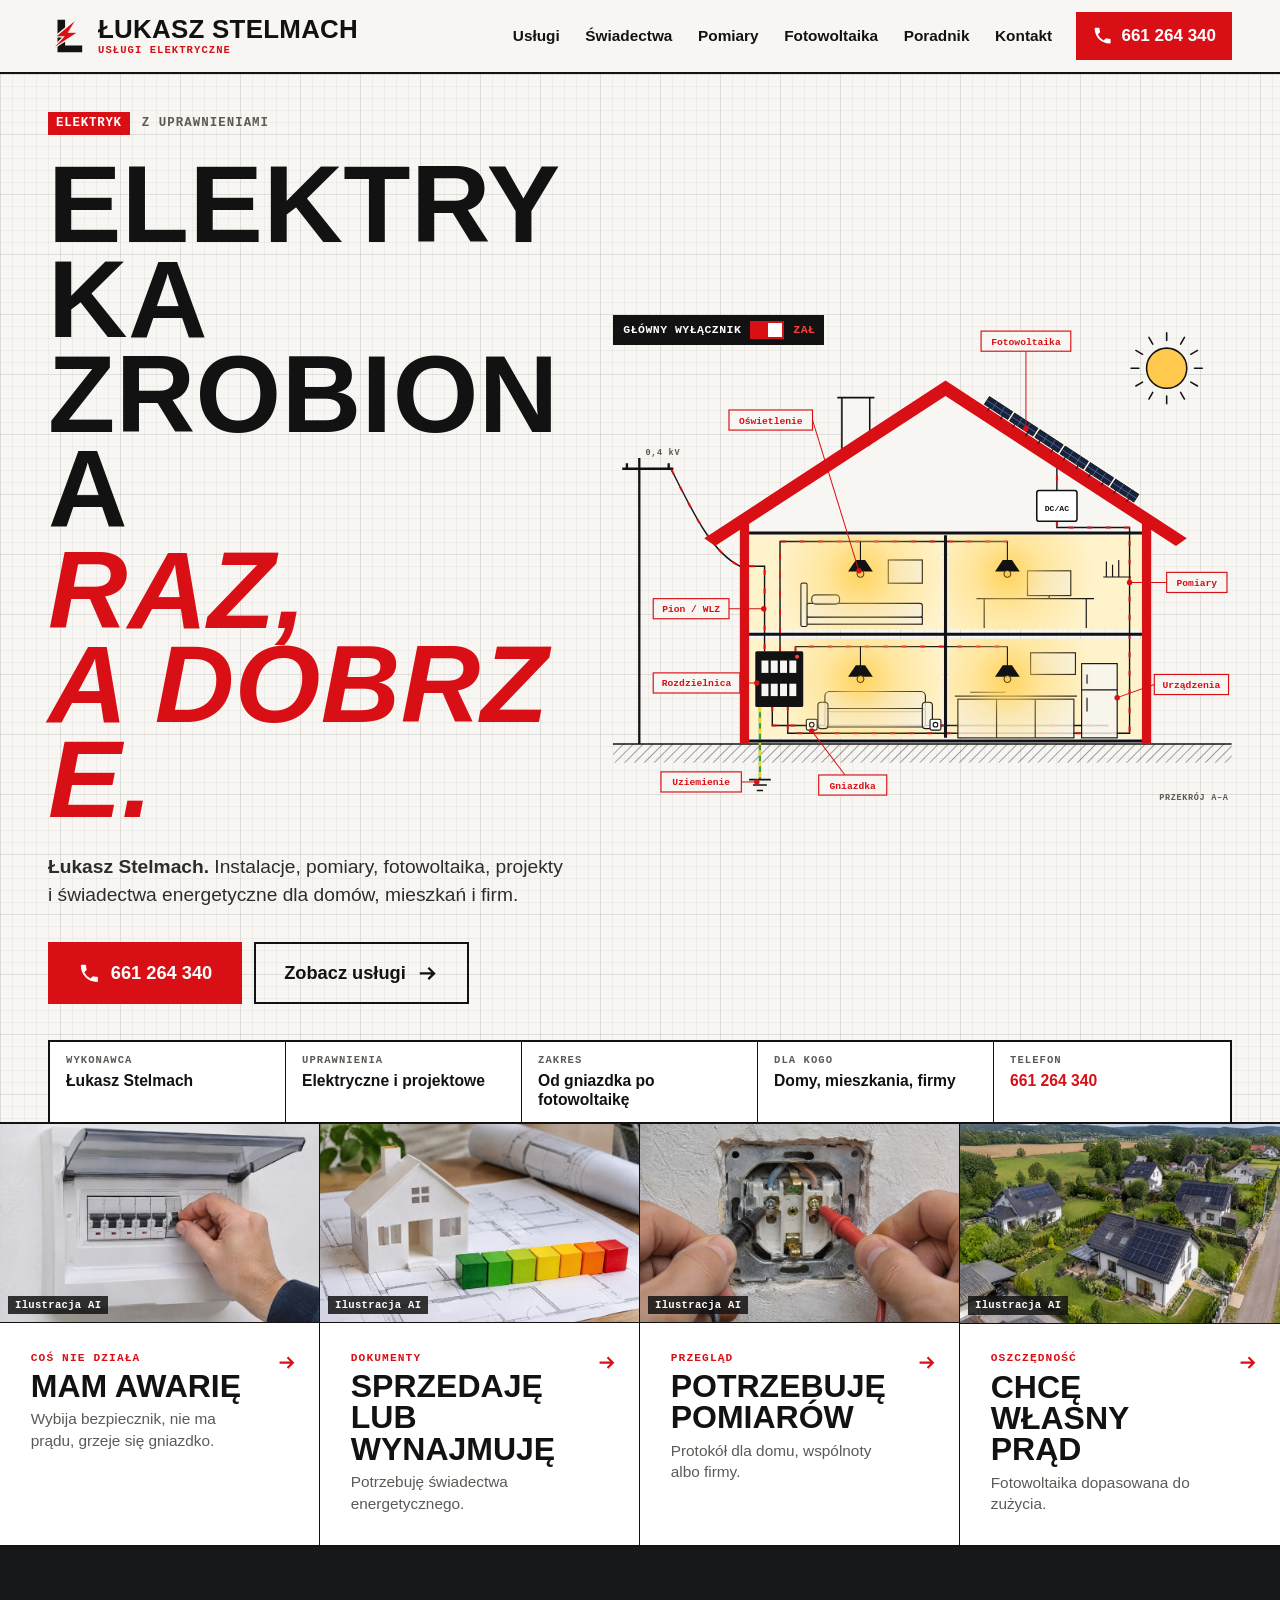
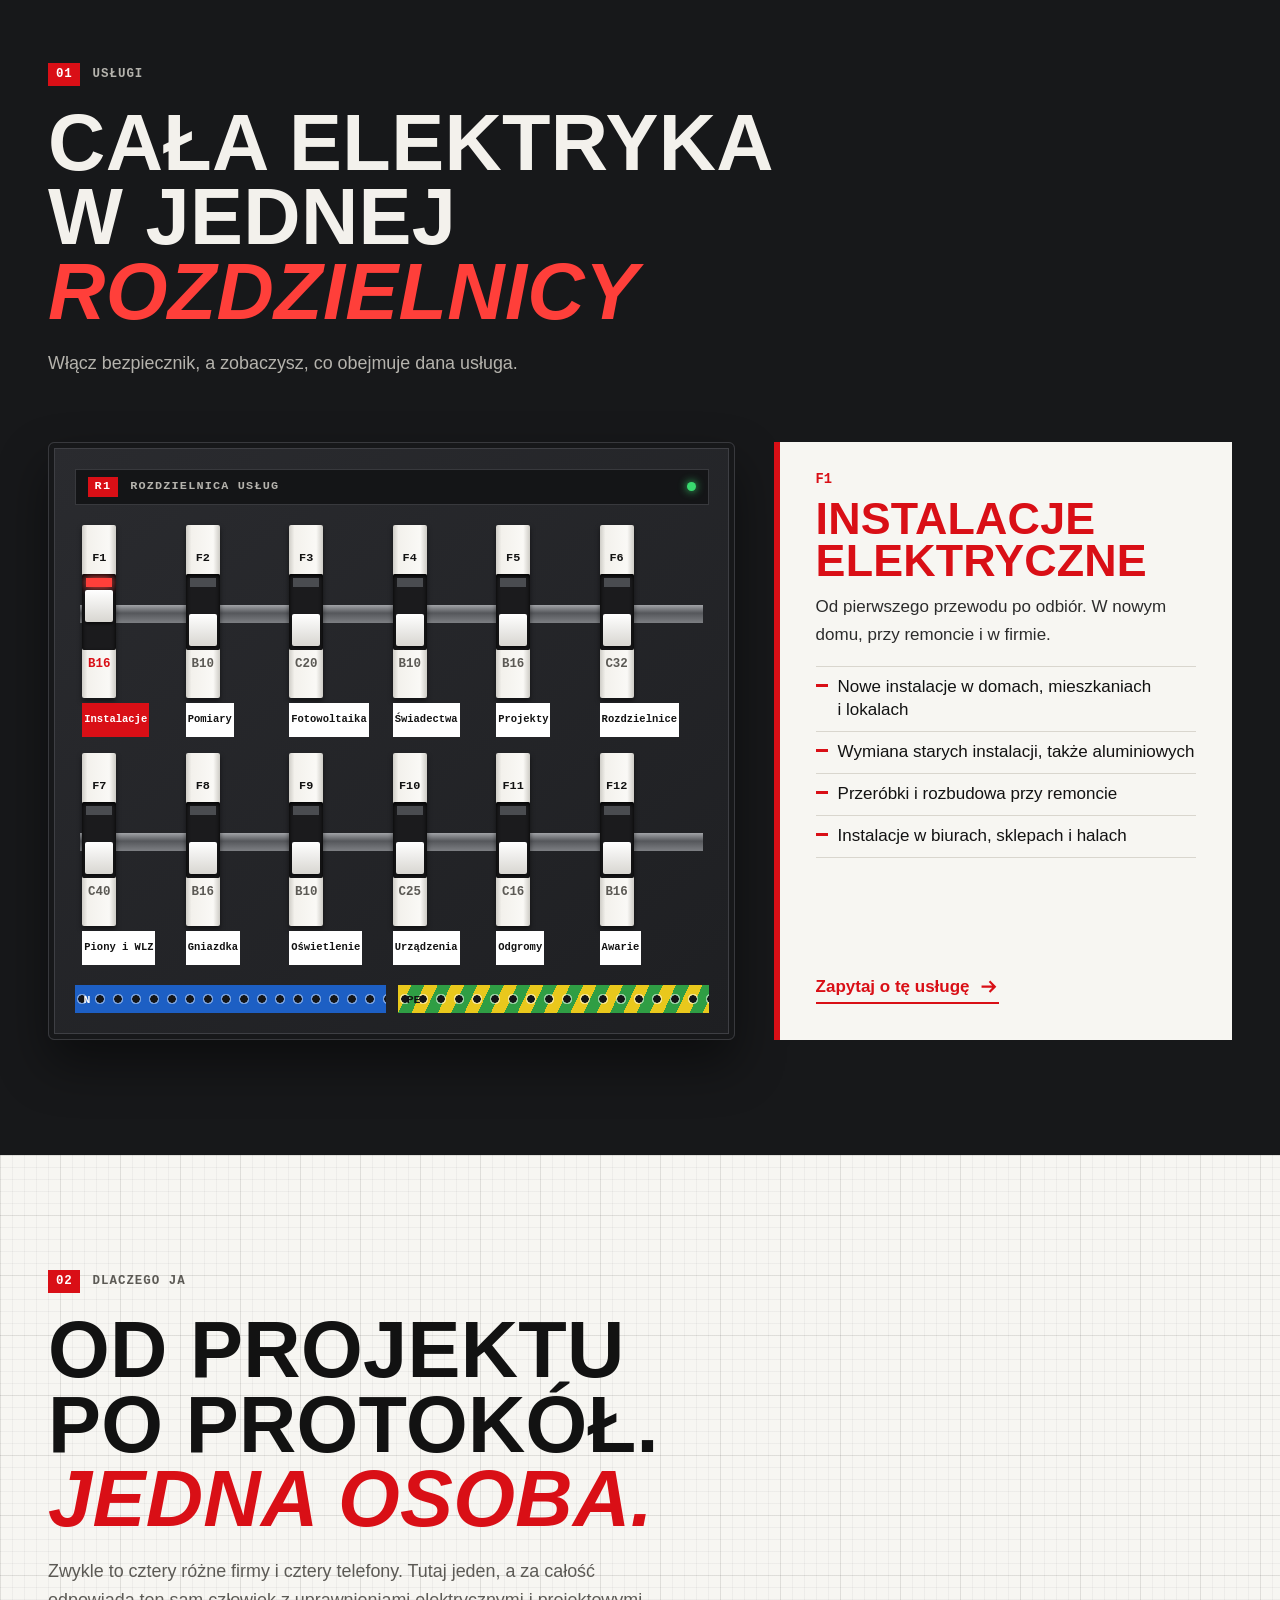
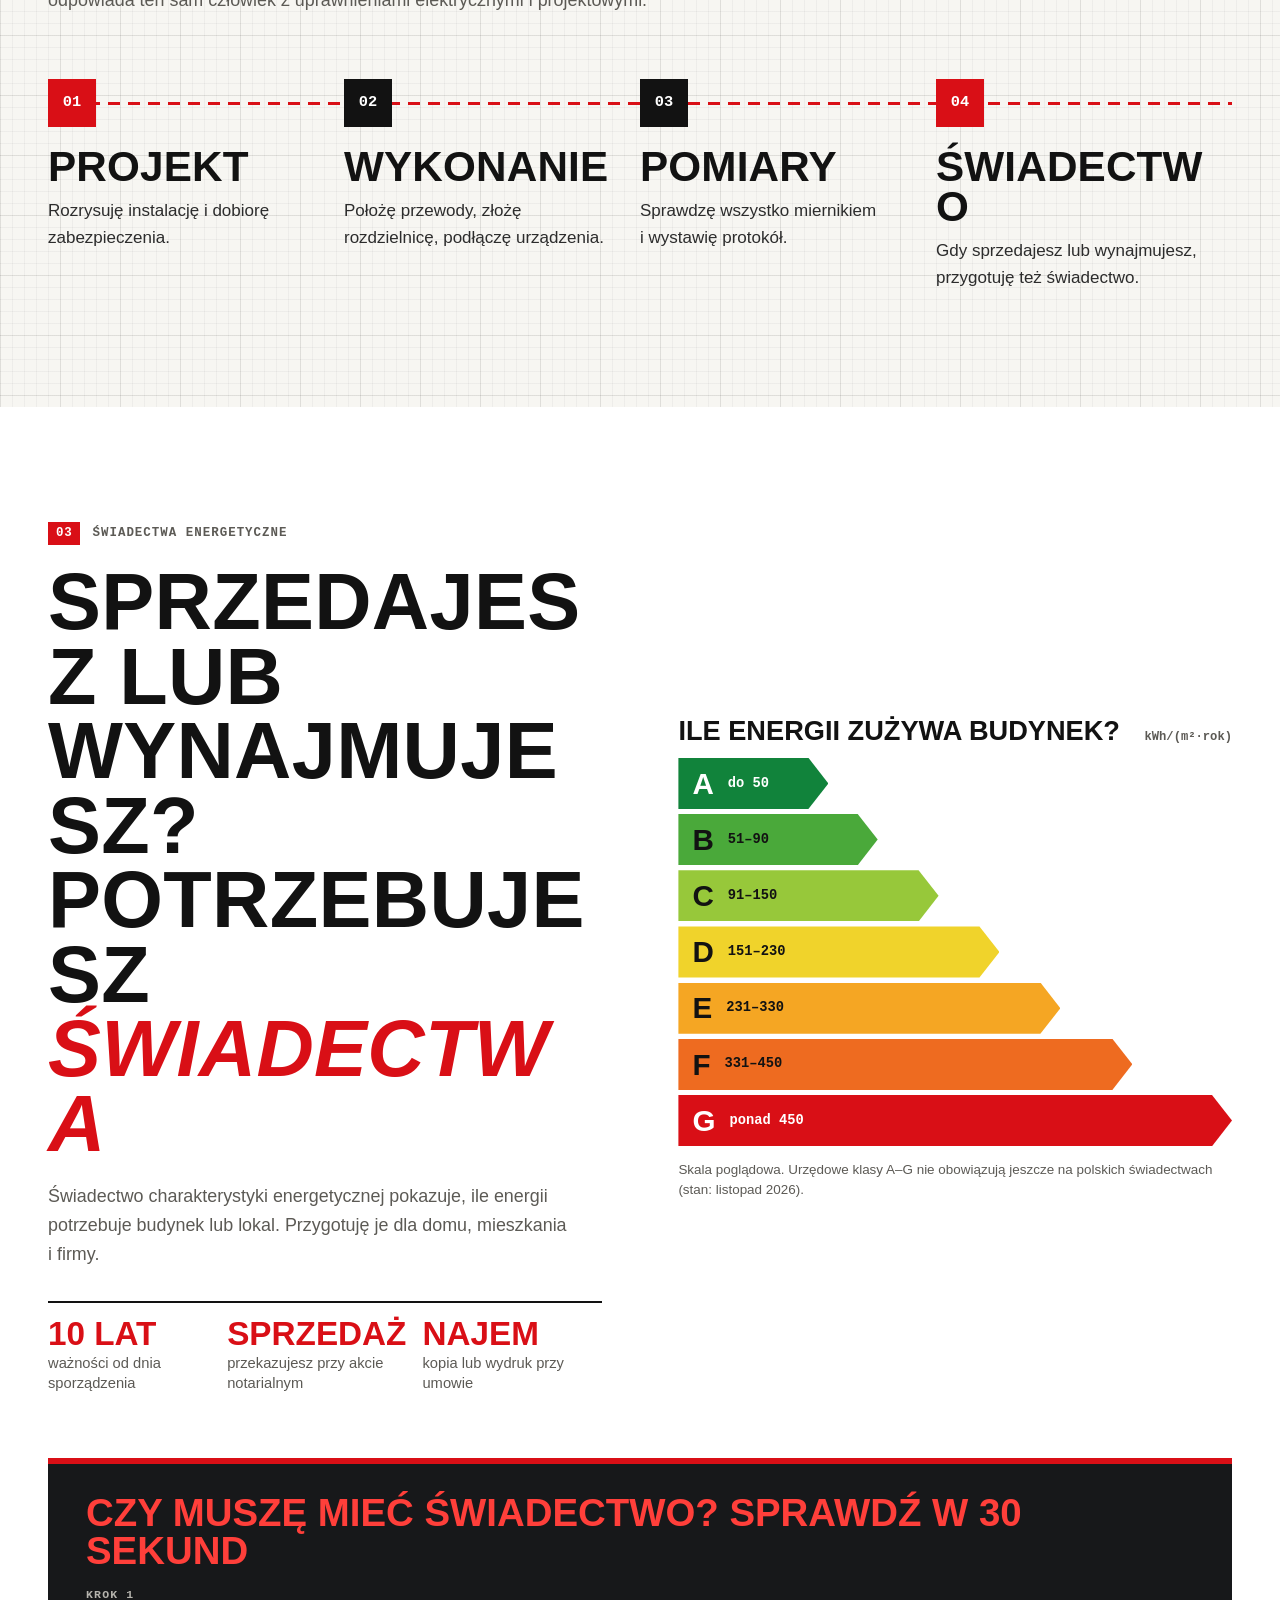
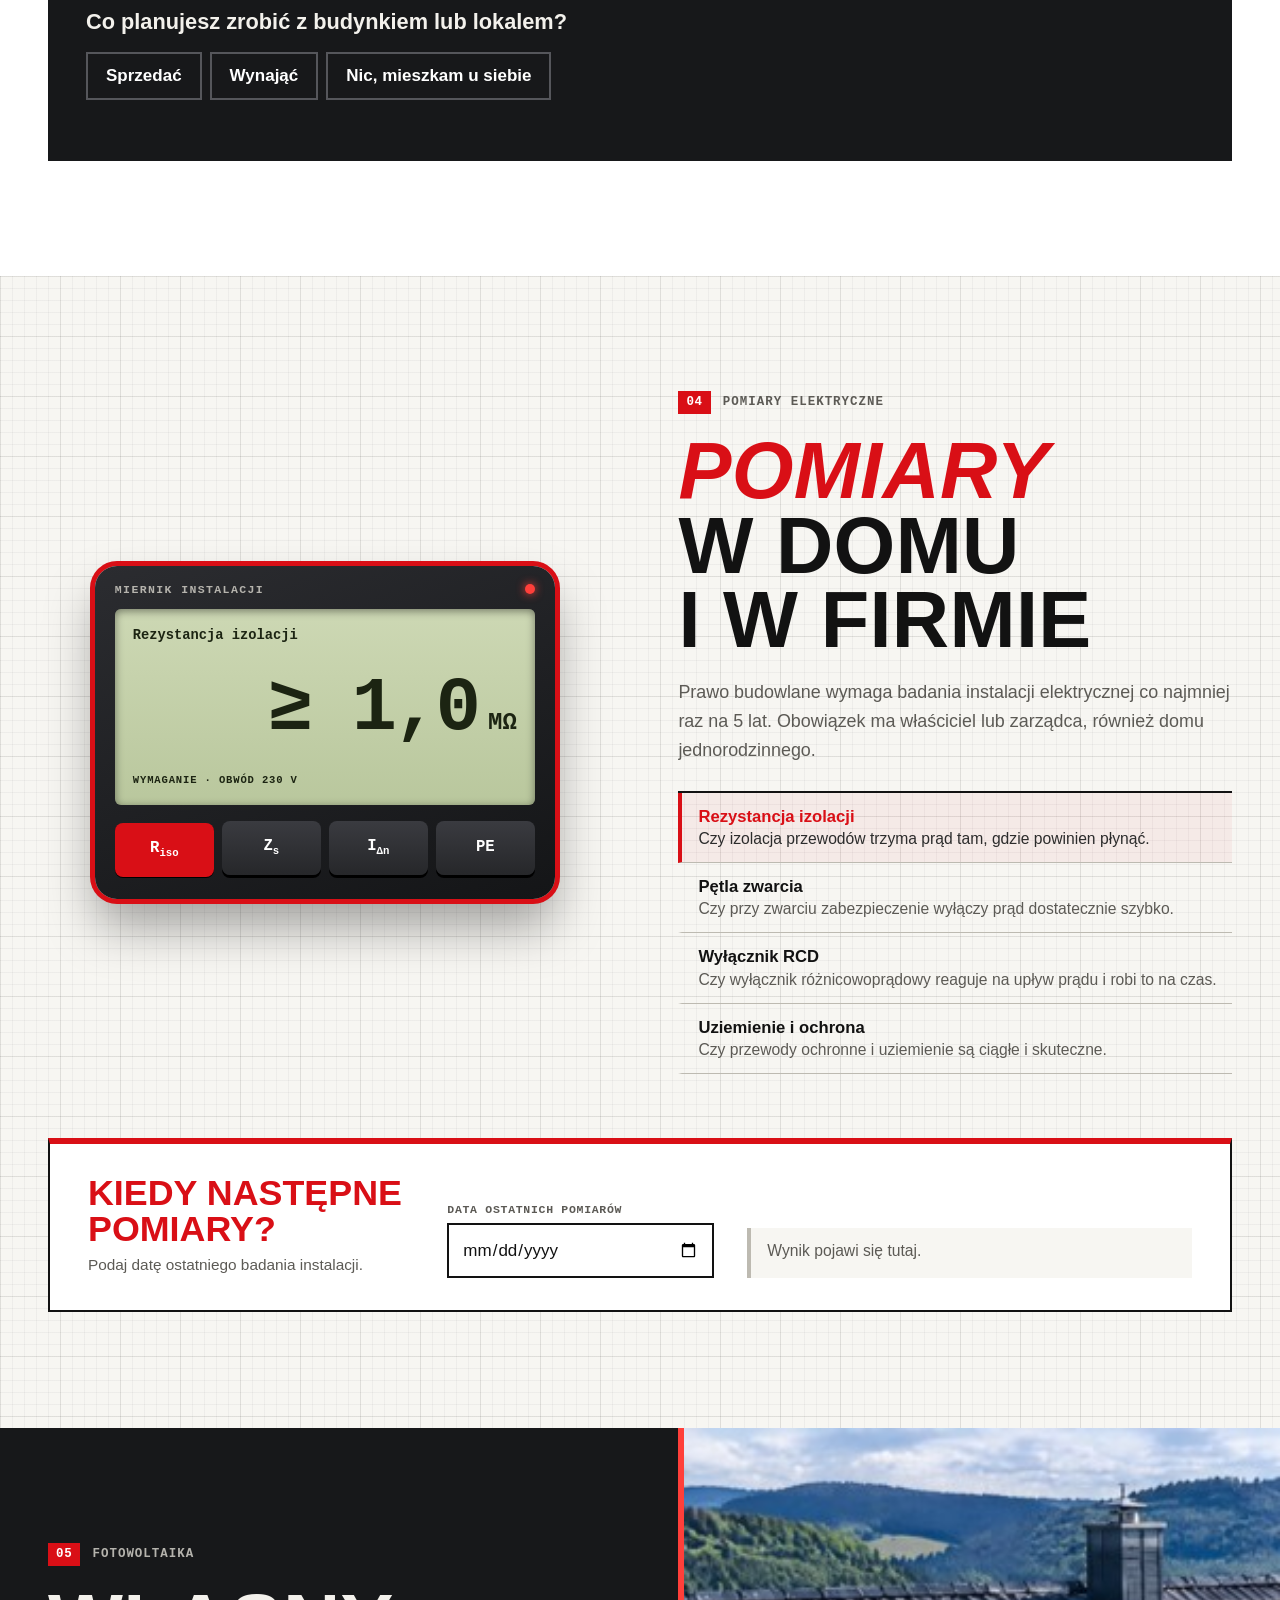
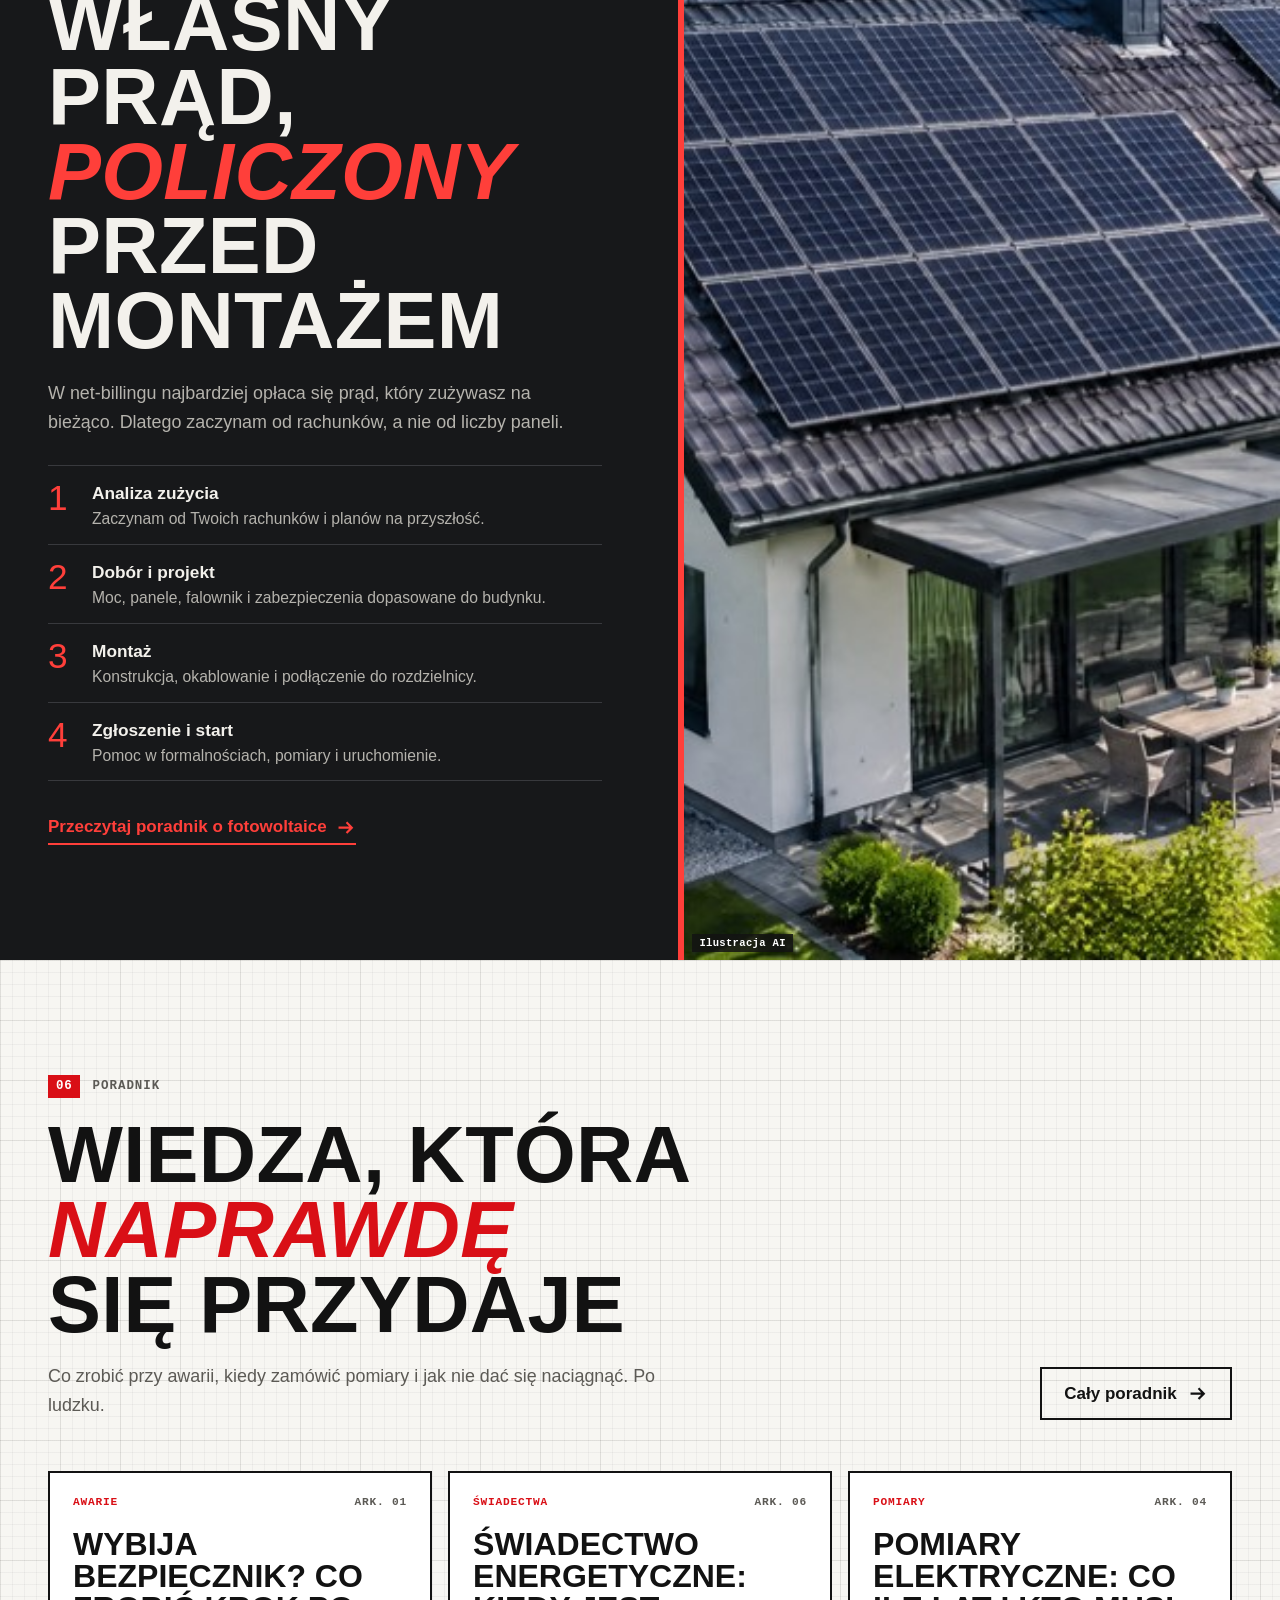
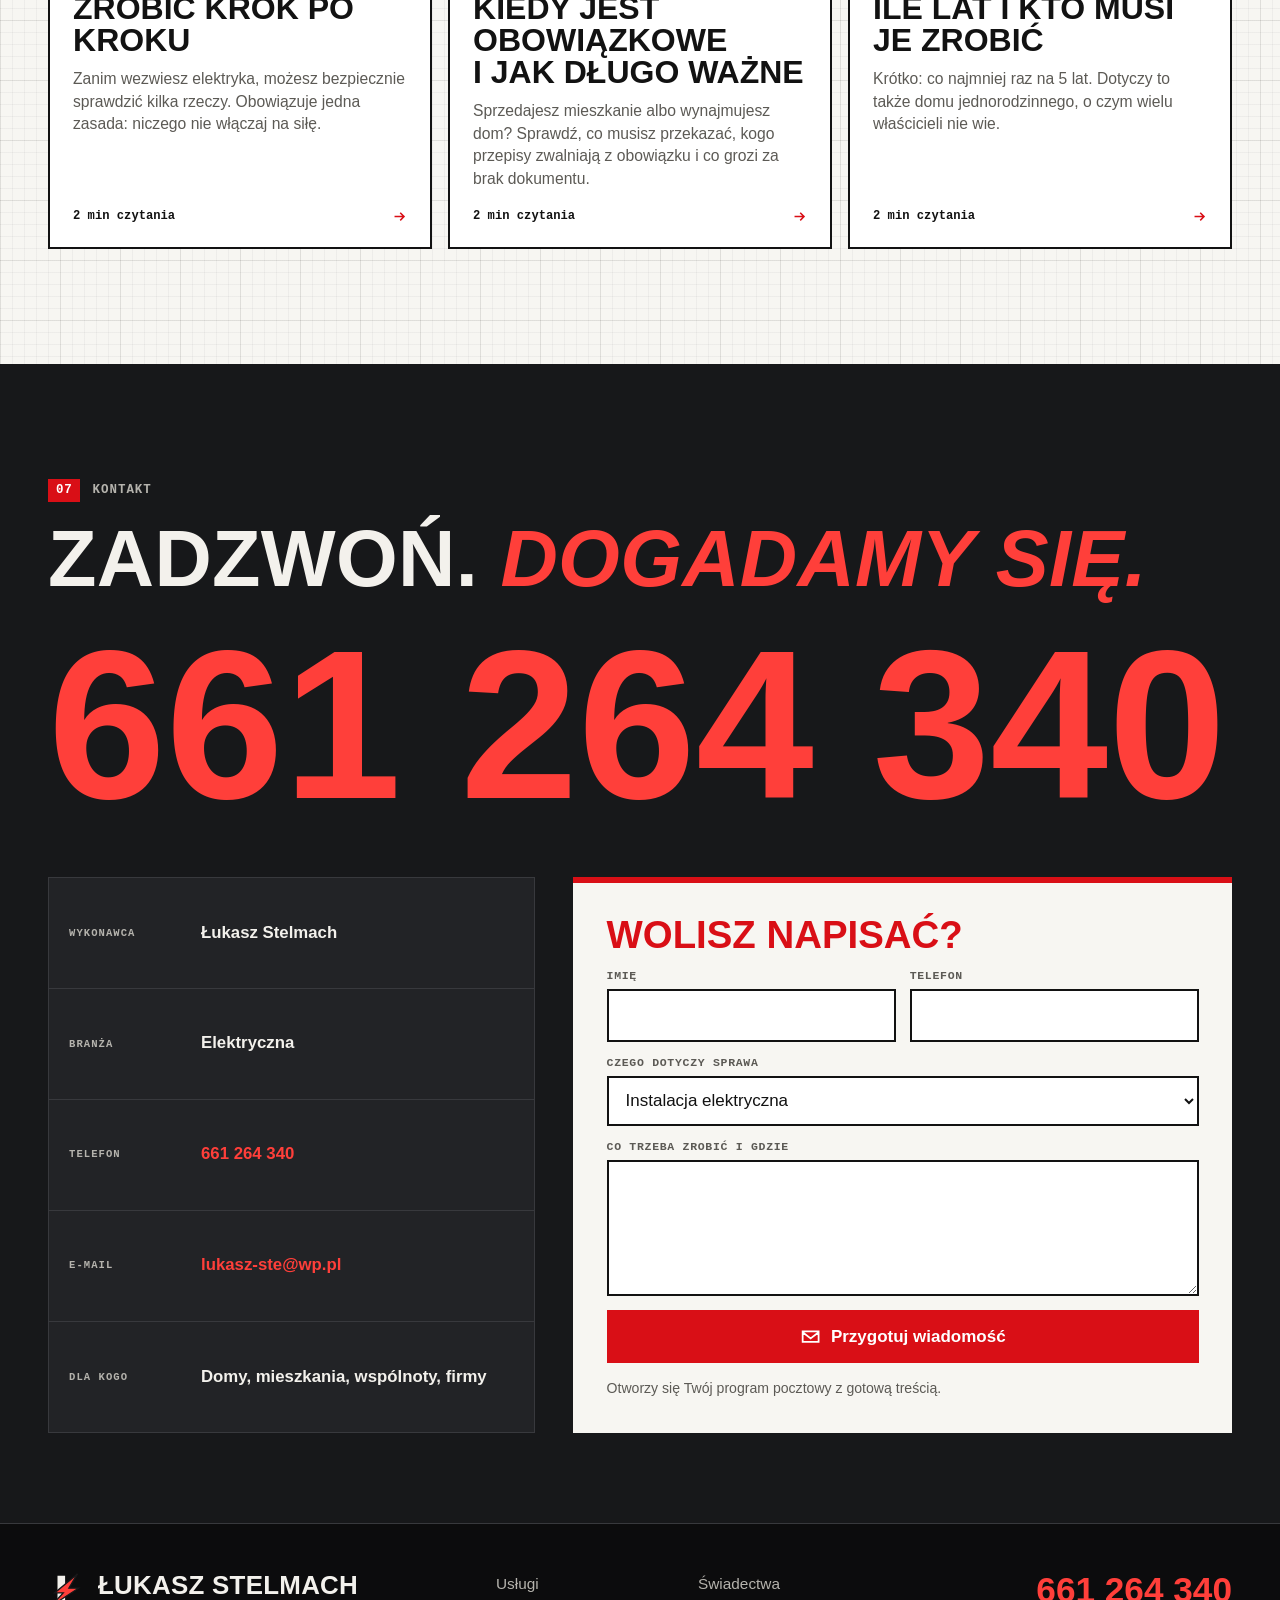
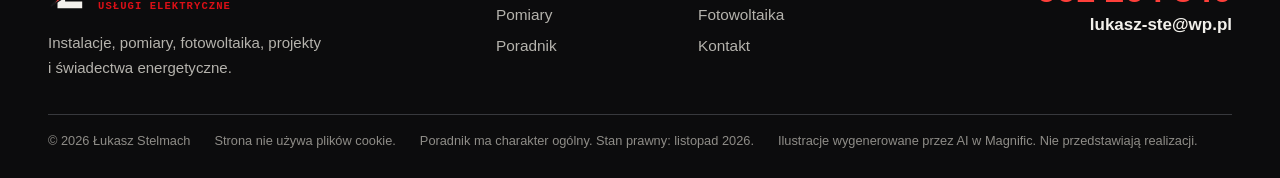
==== commit 708c88b3: "Dodaj pięć ilustracji AI Obrazy wygenerowane w Magnific, oznaczone na stronie jako AI.  Co-Authored-" ====
--- a/index.html
+++ b/index.html
@@ -1,5 +1,5 @@
 <!DOCTYPE html>
-<html lang="pl">
+<html lang="pl" class="ai-foto">
 <head>
 <meta charset="utf-8">
 <meta name="viewport" content="width=device-width, initial-scale=1">
@@ -94,7 +94,7 @@
   </dl></div>
 </section>
 
-<section class="routes" aria-label="Z czym przychodzisz"><a class="route" href="poradnik/index.html#awaria"><span class="route-body"><small>Coś nie działa</small><b>Mam awarię</b><span>Wybija bezpiecznik, nie ma prądu, grzeje się gniazdko.</span><svg class="ic" viewBox="0 0 24 24" aria-hidden="true"><path fill="none" stroke="currentColor" stroke-width="2.4" d="M4 12h15M13 6l6 6-6 6"/></svg></span></a><a class="route" href="#swiadectwa"><span class="route-body"><small>Dokumenty</small><b>Sprzedaję lub wynajmuję</b><span>Potrzebuję świadectwa energetycznego.</span><svg class="ic" viewBox="0 0 24 24" aria-hidden="true"><path fill="none" stroke="currentColor" stroke-width="2.4" d="M4 12h15M13 6l6 6-6 6"/></svg></span></a><a class="route" href="#pomiary"><span class="route-body"><small>Przegląd</small><b>Potrzebuję pomiarów</b><span>Protokół dla domu, wspólnoty albo firmy.</span><svg class="ic" viewBox="0 0 24 24" aria-hidden="true"><path fill="none" stroke="currentColor" stroke-width="2.4" d="M4 12h15M13 6l6 6-6 6"/></svg></span></a><a class="route" href="#fotowoltaika"><span class="route-body"><small>Oszczędność</small><b>Chcę własny prąd</b><span>Fotowoltaika dopasowana do zużycia.</span><svg class="ic" viewBox="0 0 24 24" aria-hidden="true"><path fill="none" stroke="currentColor" stroke-width="2.4" d="M4 12h15M13 6l6 6-6 6"/></svg></span></a></section>
+<section class="routes" aria-label="Z czym przychodzisz"><a class="route" href="poradnik/index.html#awaria"><span class="route-img"><img src="assets/foto/awaria-800.jpg" srcset="assets/foto/awaria-800.jpg 800w, assets/foto/awaria-1600.jpg 1600w" sizes="(max-width: 640px) 38vw, (max-width: 1180px) 50vw, 25vw" width="1600" height="1066" alt="" loading="lazy" decoding="async"></span><span class="route-body"><small>Coś nie działa</small><b>Mam awarię</b><span>Wybija bezpiecznik, nie ma prądu, grzeje się gniazdko.</span><svg class="ic" viewBox="0 0 24 24" aria-hidden="true"><path fill="none" stroke="currentColor" stroke-width="2.4" d="M4 12h15M13 6l6 6-6 6"/></svg></span></a><a class="route" href="#swiadectwa"><span class="route-img"><img src="assets/foto/dom-klasy-800.jpg" srcset="assets/foto/dom-klasy-800.jpg 800w, assets/foto/dom-klasy-1600.jpg 1600w" sizes="(max-width: 640px) 38vw, (max-width: 1180px) 50vw, 25vw" width="1600" height="1066" alt="" loading="lazy" decoding="async"></span><span class="route-body"><small>Dokumenty</small><b>Sprzedaję lub wynajmuję</b><span>Potrzebuję świadectwa energetycznego.</span><svg class="ic" viewBox="0 0 24 24" aria-hidden="true"><path fill="none" stroke="currentColor" stroke-width="2.4" d="M4 12h15M13 6l6 6-6 6"/></svg></span></a><a class="route" href="#pomiary"><span class="route-img"><img src="assets/foto/diagnostyka-800.jpg" srcset="assets/foto/diagnostyka-800.jpg 800w, assets/foto/diagnostyka-1600.jpg 1600w" sizes="(max-width: 640px) 38vw, (max-width: 1180px) 50vw, 25vw" width="1600" height="1066" alt="" loading="lazy" decoding="async"></span><span class="route-body"><small>Przegląd</small><b>Potrzebuję pomiarów</b><span>Protokół dla domu, wspólnoty albo firmy.</span><svg class="ic" viewBox="0 0 24 24" aria-hidden="true"><path fill="none" stroke="currentColor" stroke-width="2.4" d="M4 12h15M13 6l6 6-6 6"/></svg></span></a><a class="route" href="#fotowoltaika"><span class="route-img"><img src="assets/foto/osiedle-pv-800.jpg" srcset="assets/foto/osiedle-pv-800.jpg 800w, assets/foto/osiedle-pv-1600.jpg 1600w" sizes="(max-width: 640px) 38vw, (max-width: 1180px) 50vw, 25vw" width="1600" height="1066" alt="" loading="lazy" decoding="async"></span><span class="route-body"><small>Oszczędność</small><b>Chcę własny prąd</b><span>Fotowoltaika dopasowana do zużycia.</span><svg class="ic" viewBox="0 0 24 24" aria-hidden="true"><path fill="none" stroke="currentColor" stroke-width="2.4" d="M4 12h15M13 6l6 6-6 6"/></svg></span></a></section>
 
 <section id="uslugi" class="sec dark">
   <div class="wrap">
@@ -167,7 +167,7 @@
       <ol class="pv-steps rv"><li><span>1</span><div><b>Analiza zużycia</b><p>Zaczynam od Twoich rachunków i planów na przyszłość.</p></div></li><li><span>2</span><div><b>Dobór i projekt</b><p>Moc, panele, falownik i zabezpieczenia dopasowane do budynku.</p></div></li><li><span>3</span><div><b>Montaż</b><p>Konstrukcja, okablowanie i podłączenie do rozdzielnicy.</p></div></li><li><span>4</span><div><b>Zgłoszenie i start</b><p>Pomoc w formalnościach, pomiary i uruchomienie.</p></div></li></ol>
       <a class="link link-light" href="poradnik/fotowoltaika-krok-po-kroku.html">Przeczytaj poradnik o fotowoltaice <svg class="ic" viewBox="0 0 24 24" aria-hidden="true"><path fill="none" stroke="currentColor" stroke-width="2.4" d="M4 12h15M13 6l6 6-6 6"/></svg></a>
     </div>
-    <div class="pv-scene" aria-hidden="true"><div class="pv-grid"><i></i><i></i><i></i><i></i><i></i><i></i><i></i><i></i><i></i><i></i><i></i><i></i><i></i><i></i><i></i><i></i><i></i><i></i><i></i><i></i><i></i><i></i><i></i><i></i></div></div>
+    <figure class="pv-photo"><img src="assets/foto/dom-pv-800.jpg" srcset="assets/foto/dom-pv-800.jpg 800w, assets/foto/dom-pv-1600.jpg 1600w" sizes="(max-width: 960px) 100vw, 55vw" width="1600" height="1066" alt="Ilustracja AI: dom jednorodzinny z instalacją fotowoltaiczną na dachu" loading="lazy" decoding="async"></figure>
   </div>
 </section>
 
@@ -216,7 +216,7 @@
     <nav aria-label="Stopka"><a href="index.html#uslugi">Usługi</a><a href="index.html#swiadectwa">Świadectwa</a><a href="index.html#pomiary">Pomiary</a><a href="index.html#fotowoltaika">Fotowoltaika</a><a href="poradnik/index.html">Poradnik</a><a href="index.html#kontakt">Kontakt</a></nav>
     <div class="foot-contact"><a href="tel:+48661264340">661 264 340</a><a href="mailto:lukasz-ste@wp.pl">lukasz-ste@wp.pl</a></div>
   </div>
-  <div class="wrap foot-note"><span>© 2026 Łukasz Stelmach</span><span>Strona nie używa plików cookie.</span><span>Poradnik ma charakter ogólny. Stan prawny: listopad 2026.</span></div>
+  <div class="wrap foot-note"><span>© 2026 Łukasz Stelmach</span><span>Strona nie używa plików cookie.</span><span>Poradnik ma charakter ogólny. Stan prawny: listopad 2026.</span><span>Ilustracje wygenerowane przez AI w Magnific. Nie przedstawiają realizacji.</span></div>
 </footer>
 <div class="callbar"><a href="tel:+48661264340"><svg class="ic" viewBox="0 0 24 24" aria-hidden="true"><path fill="currentColor" d="M6.6 10.8a15 15 0 0 0 6.6 6.6l2.2-2.2a1 1 0 0 1 1-.25c1.1.37 2.3.57 3.6.57a1 1 0 0 1 1 1V20a1 1 0 0 1-1 1C10.6 21 3 13.4 3 4a1 1 0 0 1 1-1h3.5a1 1 0 0 1 1 1c0 1.25.2 2.45.57 3.6a1 1 0 0 1-.25 1z"/></svg>Zadzwoń</a><a href="mailto:lukasz-ste@wp.pl"><svg class="ic" viewBox="0 0 24 24" aria-hidden="true"><path fill="none" stroke="currentColor" stroke-width="2" d="M3 6h18v12H3zM3 7l9 7 9-7"/></svg>Napisz</a></div>
 <script src="assets/main.js" defer></script>
--- a/assets/style.css
+++ b/assets/style.css
@@ -354,6 +354,8 @@
 .pv .wrap > div:first-child { position: relative; z-index: 1; }
 .pv-photo { position: relative; min-height: 560px; margin: calc(var(--sec) * -1) calc(max(var(--gut), (100vw - 1360px) / 2) * -1) calc(var(--sec) * -1) 0; overflow: hidden; background: #2a2b2f; border-left: 6px solid var(--red-hot); }
 .pv-photo img { position: absolute; inset: 0; width: 100%; height: 100%; object-fit: cover; object-position: 40% 50%; }
+.ai-foto .route-img::after, .ai-foto .pv-photo::after { content: "Ilustracja AI"; position: absolute; left: 8px; bottom: 8px; z-index: 1; padding: 3px 7px; background: rgba(18,18,18,.84); color: #fff; font: 700 .66rem/1.2 var(--mono); letter-spacing: .03em; }
+.ai-foto .route:first-child .route-img img { object-position: 62% 50%; }
 .pv-scene { display: grid; place-items: center; perspective: 1100px; min-height: 480px; }
 .pv-grid { display: grid; grid-template-columns: repeat(6, 1fr); gap: 7px; width: min(88%, 560px); translate: 17% 0; transform: rotateX(54deg) rotateZ(-30deg); transform-style: preserve-3d; }
 .pv-grid i { aspect-ratio: 1 / 1.62; background-color: #13203c; background-image: linear-gradient(90deg, rgba(160,185,235,.3) 1px, transparent 1px), linear-gradient(rgba(160,185,235,.3) 1px, transparent 1px), linear-gradient(135deg, #24365e, #0e1830 62%); background-size: 33.33% 16.66%, 33.33% 16.66%, 100% 100%; border: 2px solid #8e9096; animation: cell 4.8s ease-in-out infinite; }
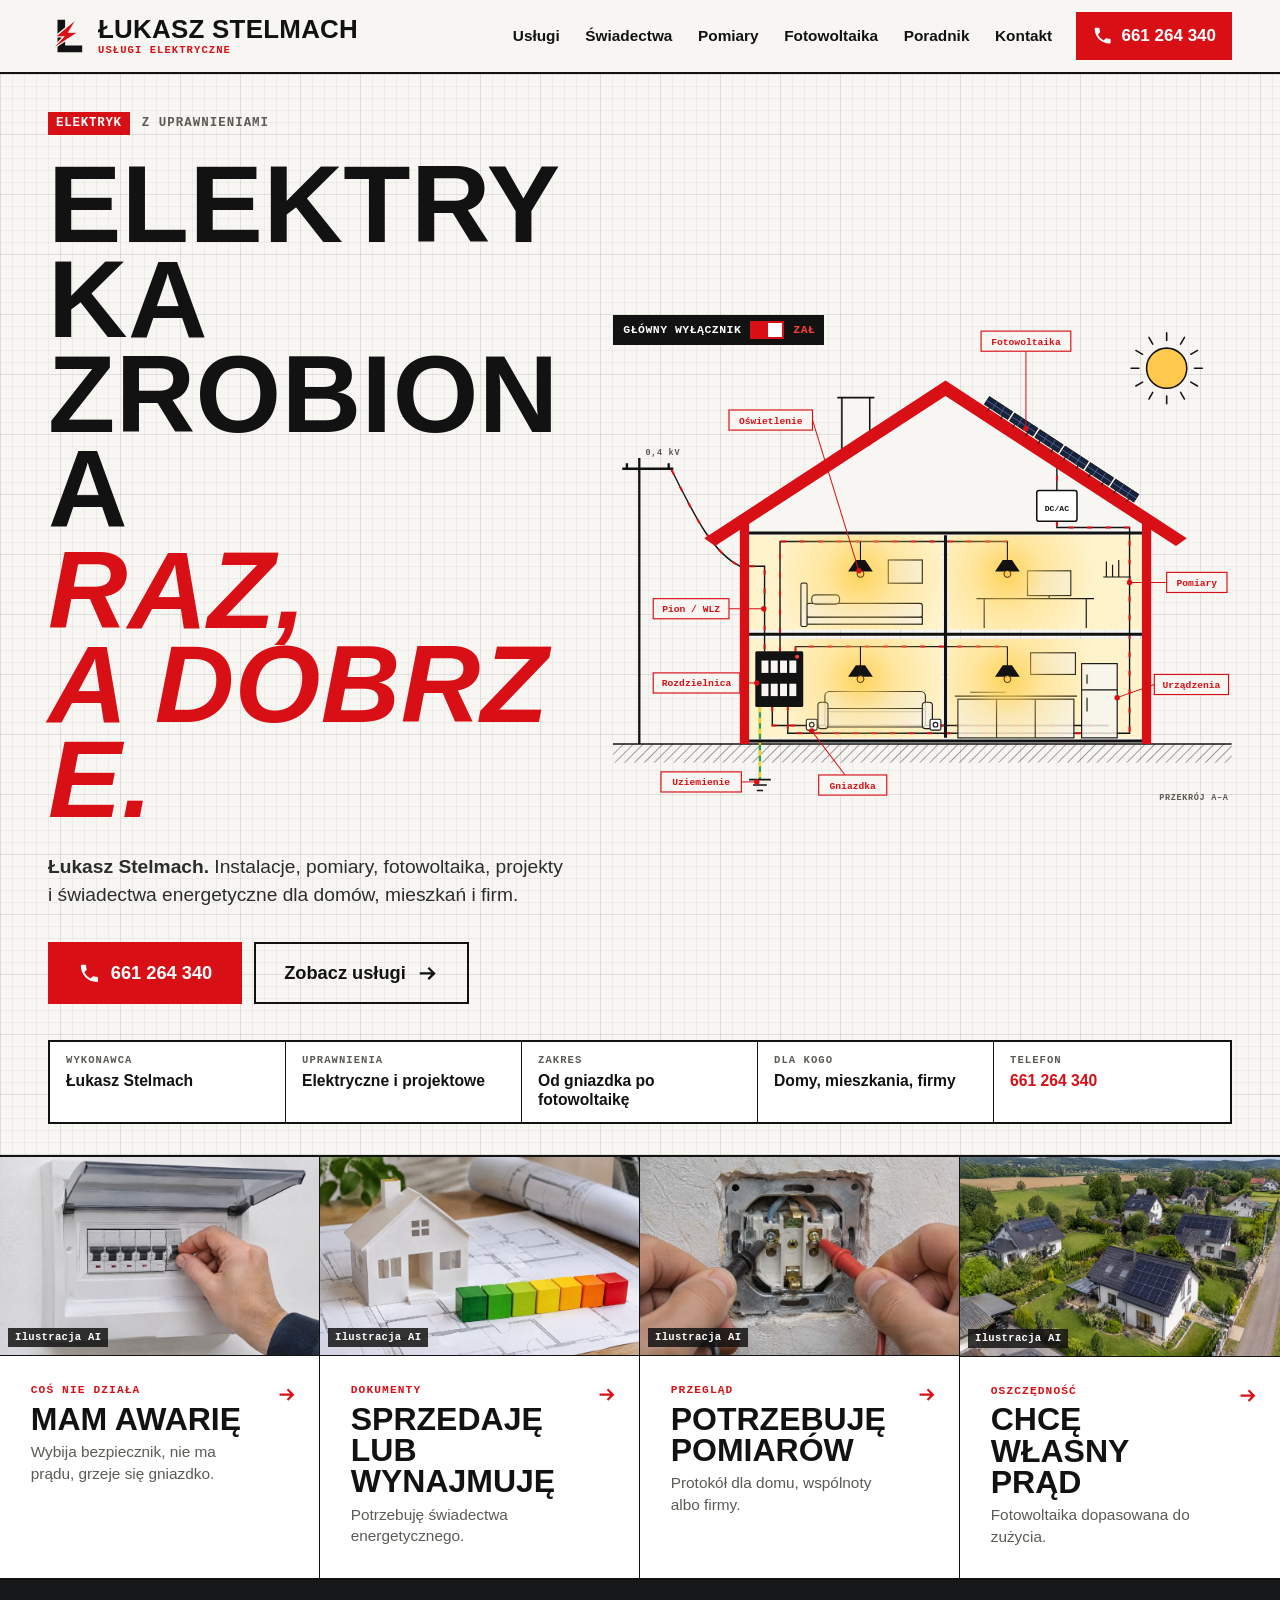
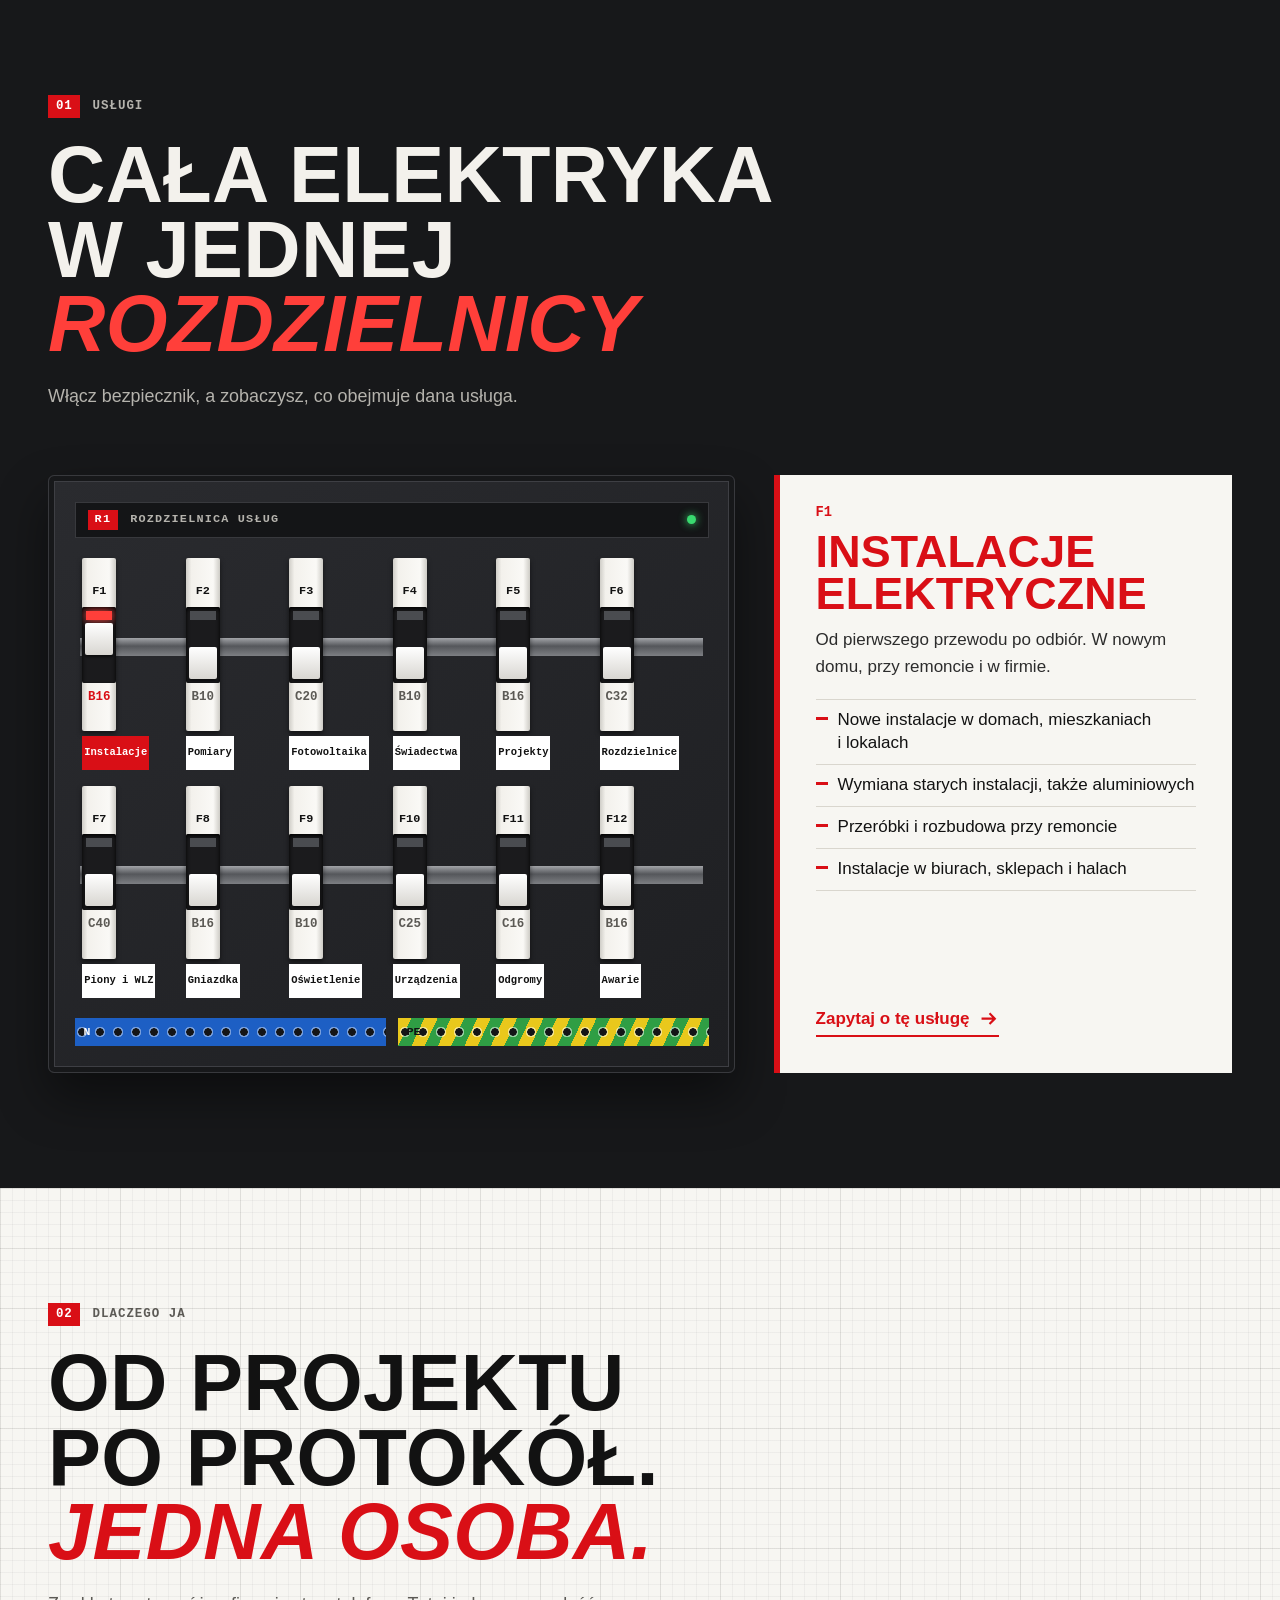
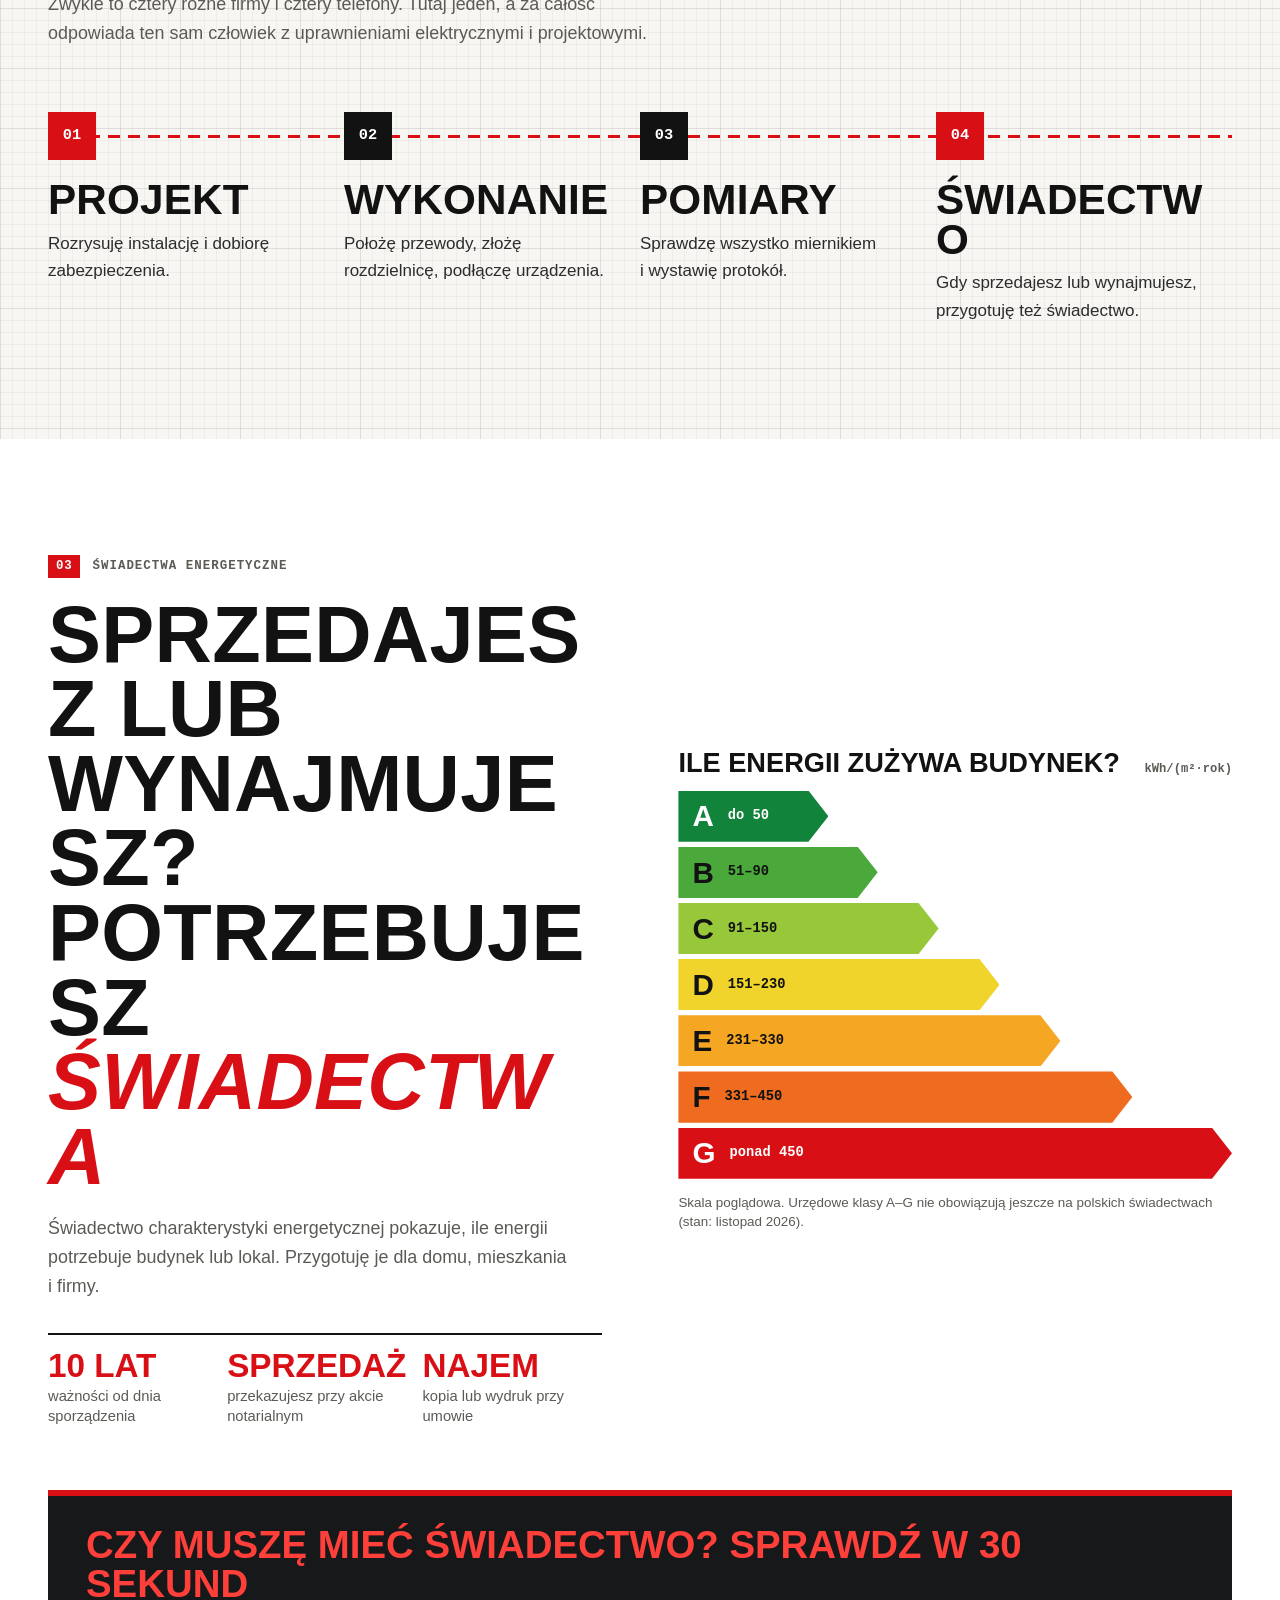
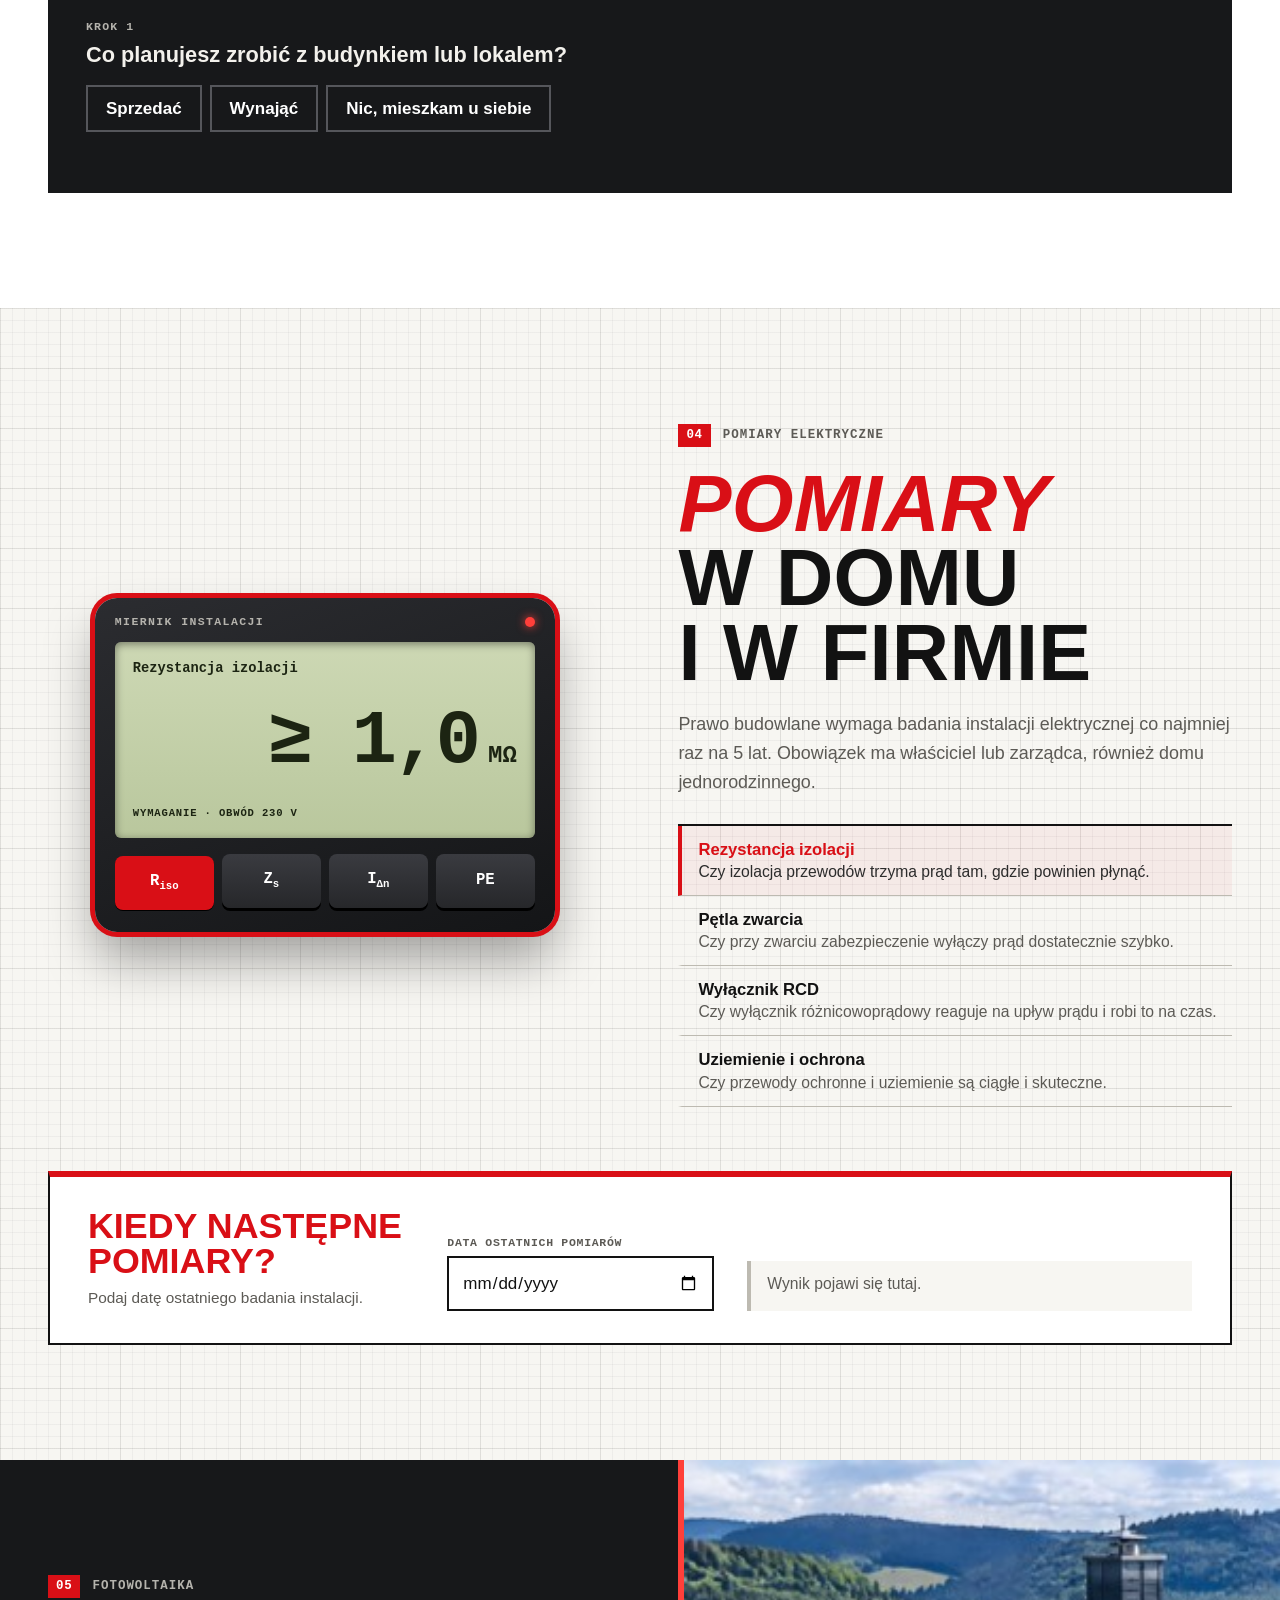
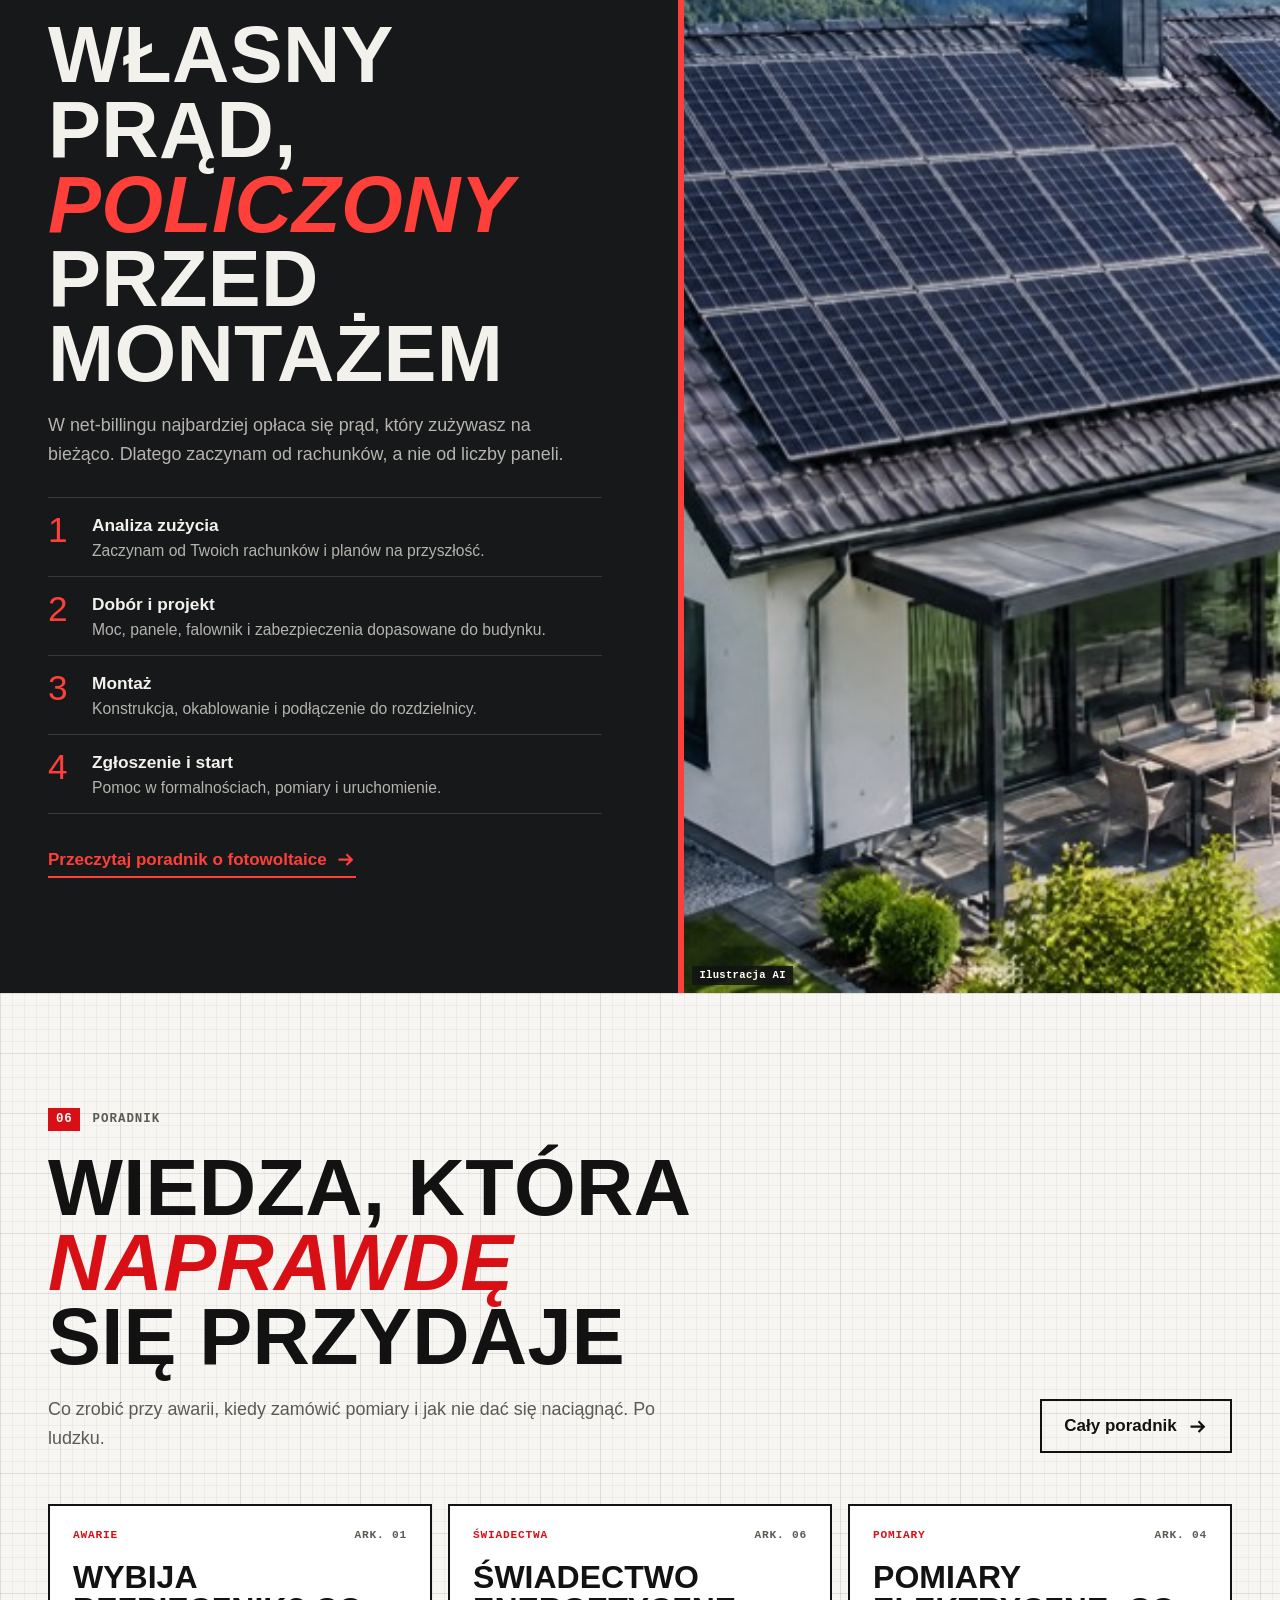
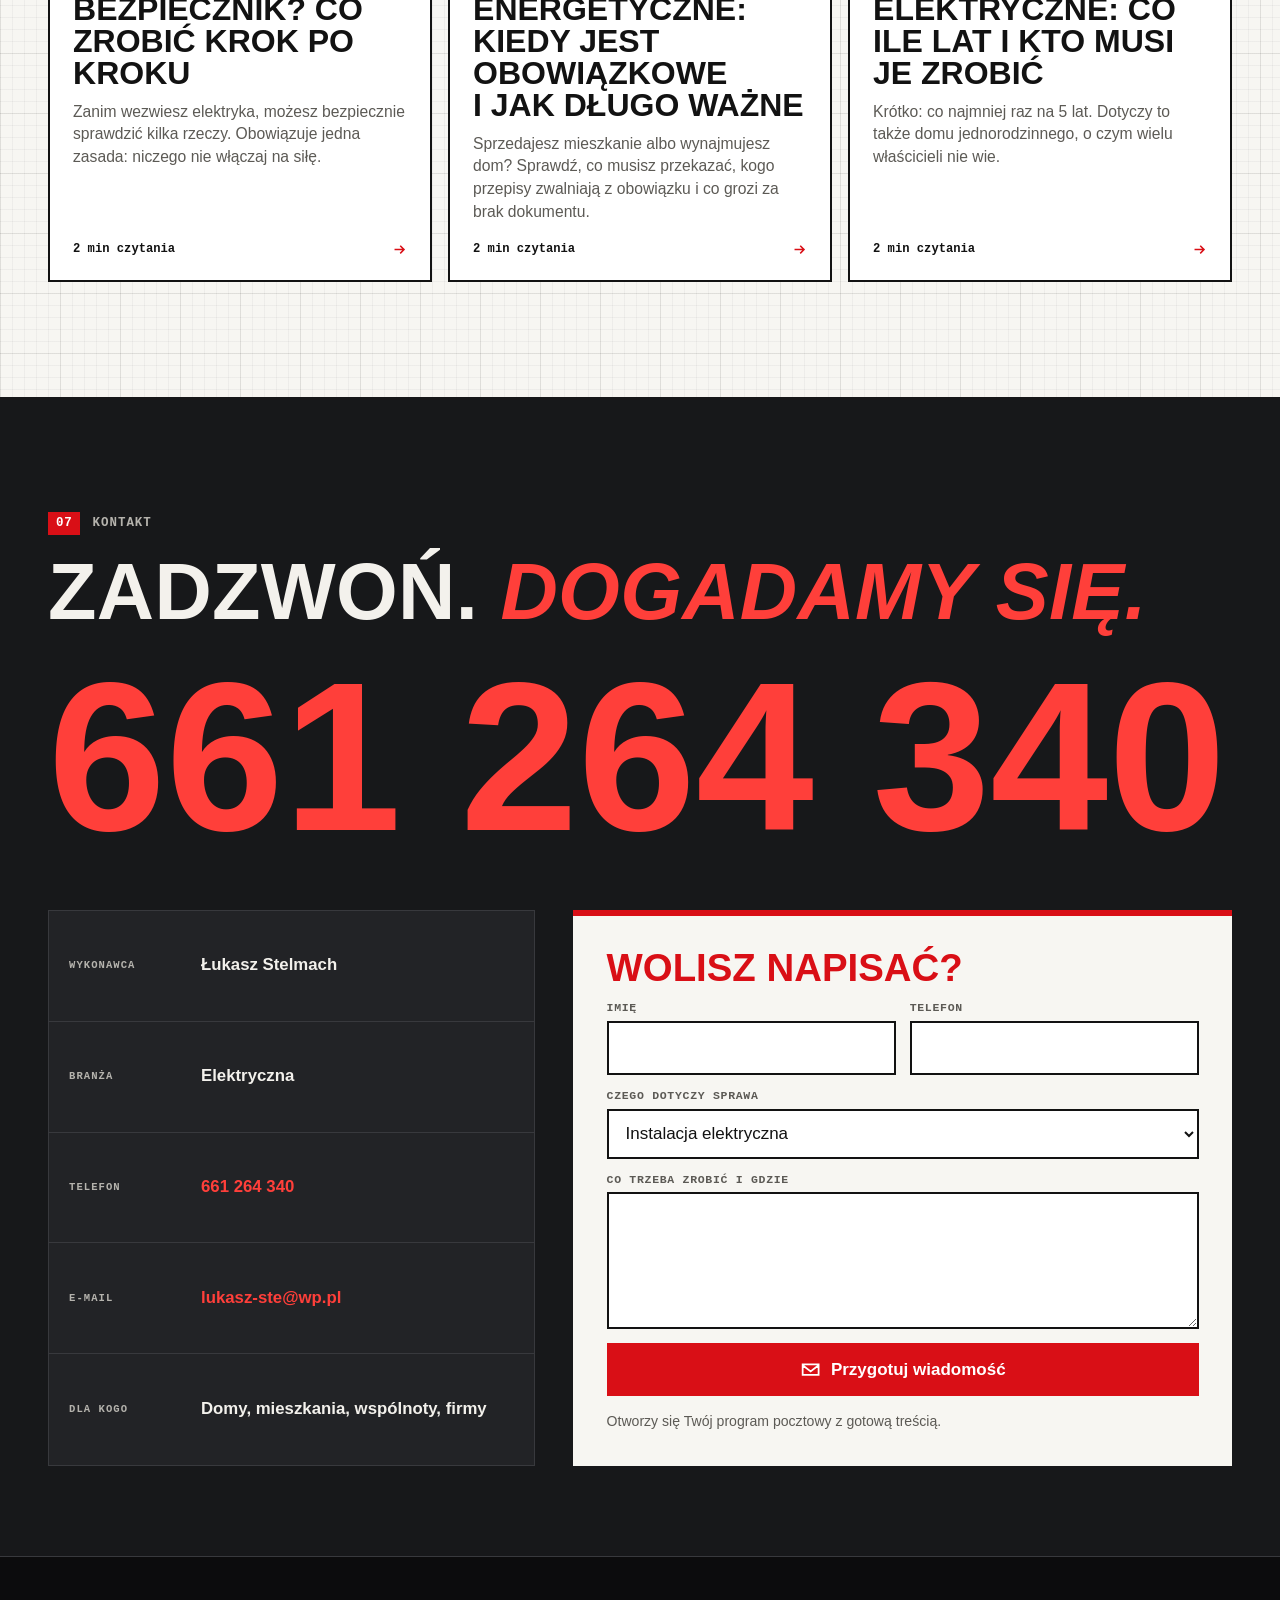
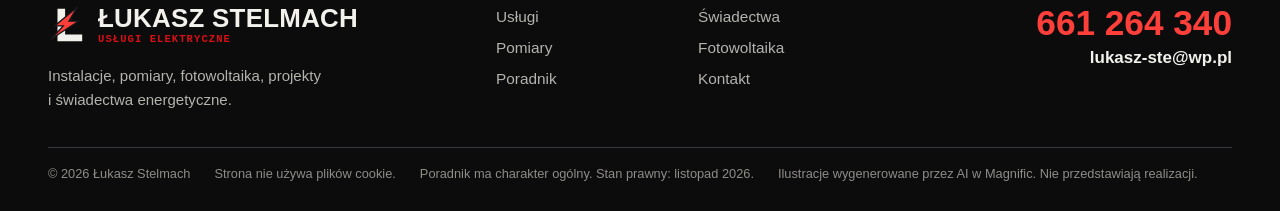
==== commit 4391a5cc: "Dodaj znacznik wersji stylów i skryptu Dzięki temu po aktualizacji przeglądarka od razu pobiera nowe" ====
--- a/index.html
+++ b/index.html
@@ -12,7 +12,7 @@
 <meta property="og:title" content="Elektryk Łukasz Stelmach | Instalacje, pomiary, fotowoltaika, świadectwa">
 <meta property="og:description" content="Elektryk z uprawnieniami. Instalacje elektryczne, pomiary, fotowoltaika, projekty i świadectwa energetyczne dla domów, mieszkań i firm. Tel. 661 264 340.">
 <link rel="icon" href="assets/favicon.svg" type="image/svg+xml">
-<link rel="stylesheet" href="assets/style.css">
+<link rel="stylesheet" href="assets/style.css?v=b3abf394">
 <script>document.documentElement.classList.add("js")</script>
 <script type="application/ld+json">{"@context": "https://schema.org", "@type": "Electrician", "name": "Łukasz Stelmach, usługi elektryczne", "telephone": "+48661264340", "email": "lukasz-ste@wp.pl", "description": "Instalacje elektryczne, pomiary, fotowoltaika, projekty elektryczne i świadectwa charakterystyki energetycznej.", "knowsAbout": ["Instalacje elektryczne", "Pomiary elektryczne", "Instalacje fotowoltaiczne", "Świadectwa energetyczne", "Projekty elektryczne", "Rozdzielnice", "Piony i linie zasilające", "Gniazdka i włączniki", "Oświetlenie", "Podłączanie urządzeń", "Odgromy i uziemienia", "Awarie i diagnostyka"]}</script>
 </head>
@@ -219,6 +219,6 @@
   <div class="wrap foot-note"><span>© 2026 Łukasz Stelmach</span><span>Strona nie używa plików cookie.</span><span>Poradnik ma charakter ogólny. Stan prawny: listopad 2026.</span><span>Ilustracje wygenerowane przez AI w Magnific. Nie przedstawiają realizacji.</span></div>
 </footer>
 <div class="callbar"><a href="tel:+48661264340"><svg class="ic" viewBox="0 0 24 24" aria-hidden="true"><path fill="currentColor" d="M6.6 10.8a15 15 0 0 0 6.6 6.6l2.2-2.2a1 1 0 0 1 1-.25c1.1.37 2.3.57 3.6.57a1 1 0 0 1 1 1V20a1 1 0 0 1-1 1C10.6 21 3 13.4 3 4a1 1 0 0 1 1-1h3.5a1 1 0 0 1 1 1c0 1.25.2 2.45.57 3.6a1 1 0 0 1-.25 1z"/></svg>Zadzwoń</a><a href="mailto:lukasz-ste@wp.pl"><svg class="ic" viewBox="0 0 24 24" aria-hidden="true"><path fill="none" stroke="currentColor" stroke-width="2" d="M3 6h18v12H3zM3 7l9 7 9-7"/></svg>Napisz</a></div>
-<script src="assets/main.js" defer></script>
+<script src="assets/main.js?v=7add81e6" defer></script>
 </body>
 </html>
--- a/assets/style.css
+++ b/assets/style.css
@@ -106,7 +106,7 @@
 .burger[aria-expanded="true"] i:last-child { top: 20px; transform: rotate(-45deg); }
 
 /* hero */
-.hero { position: relative; overflow: hidden; padding-top: clamp(24px, 3vw, 40px); }
+.hero { position: relative; overflow: hidden; padding-block: clamp(24px, 3vw, 40px) clamp(20px, 2.4vw, 32px); }
 .hero-grid { display: grid; grid-template-columns: minmax(0, .92fr) minmax(0, 1.08fr); align-items: center; gap: clamp(16px, 3vw, 44px); }
 .hero h1 { margin-top: 22px; font-size: clamp(4rem, min(8.6vw, 13.6vh), 9.4rem); line-height: .86; }
 .hero h1 em { display: block; margin-top: .06em; }
@@ -172,7 +172,7 @@
 .mains.is-off .mains-s { color: #aaa; }
 
 /* tabliczka rysunkowa */
-.plate { display: grid; grid-template-columns: repeat(5, 1fr); margin-top: clamp(20px, 3vw, 36px); border: 2px solid var(--ink); border-bottom: 0; background: var(--white); }
+.plate { display: grid; grid-template-columns: repeat(5, 1fr); margin-top: clamp(20px, 3vw, 36px); border: 2px solid var(--ink); background: var(--white); }
 .plate > div { padding: 12px 16px; border-right: 1px solid var(--ink); min-width: 0; }
 .plate > div:last-child { border-right: 0; }
 .plate dt { font: 600 .66rem/1.2 var(--mono); letter-spacing: .1em; text-transform: uppercase; color: var(--muted); }
@@ -494,6 +494,8 @@
   .plate { grid-template-columns: repeat(3, 1fr); }
   .plate > div { border-bottom: 1px solid var(--ink); }
   .plate > div:nth-child(3) { border-right: 0; }
+  .plate:not(.plate-dark) > div:nth-child(n+4) { border-bottom: 0; }
+  .plate:not(.plate-dark) > div:last-child { grid-column: span 2; }
   .plate-dark { grid-template-columns: 1fr; }
   .plate-dark > div { border-bottom: 1px solid var(--board-line); }
   .plate-dark > div:last-child { border-bottom: 0; }
@@ -542,6 +544,7 @@
   .plate { grid-template-columns: 1fr 1fr; }
   .plate > div:nth-child(3) { border-right: 1px solid var(--ink); }
   .plate > div:nth-child(2n) { border-right: 0; }
+  .plate:not(.plate-dark) > div:nth-child(4) { border-bottom: 1px solid var(--ink); }
   .plate > div:last-child { grid-column: 1 / -1; border-right: 0; border-bottom: 0; }
   .plate-dark { grid-template-columns: 1fr; }
   .plate-dark > div, .plate-dark > div:nth-child(3) { grid-template-columns: 92px 1fr; border-right: 0; padding: 13px 15px; }
